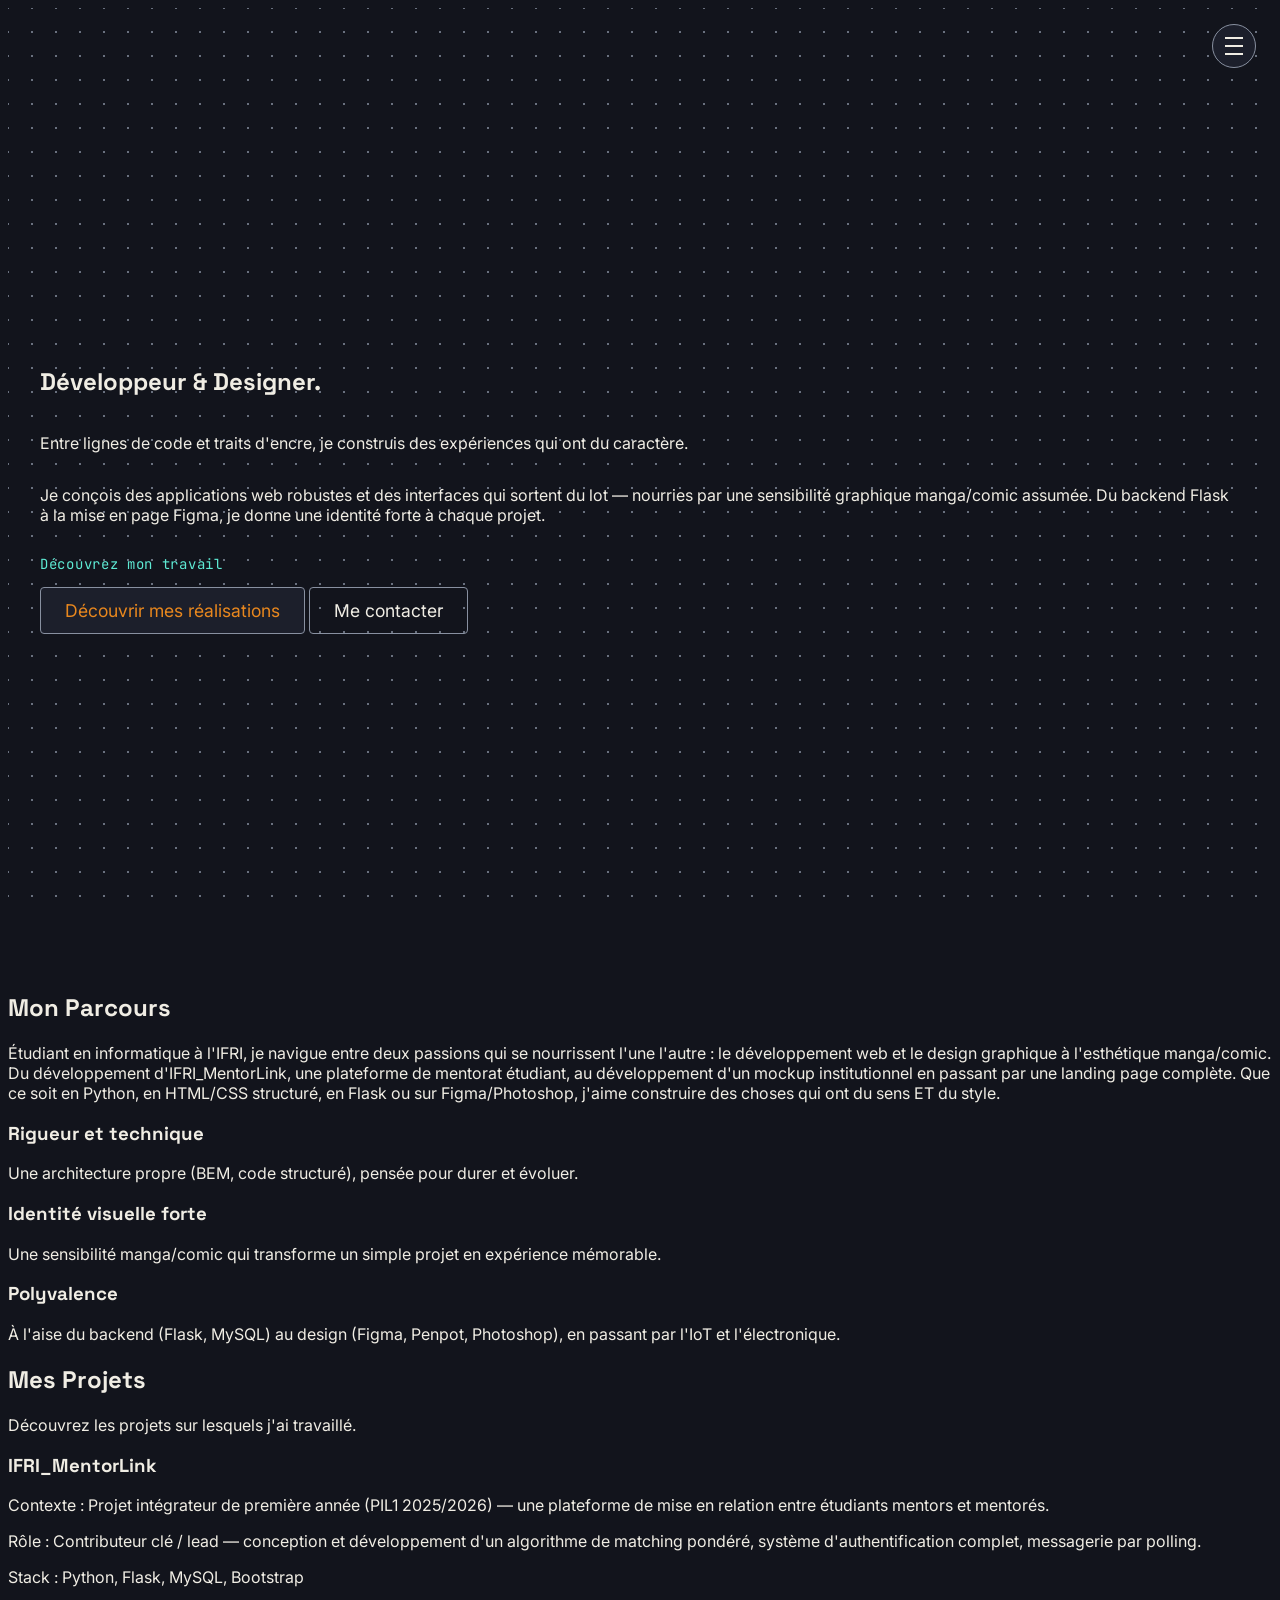
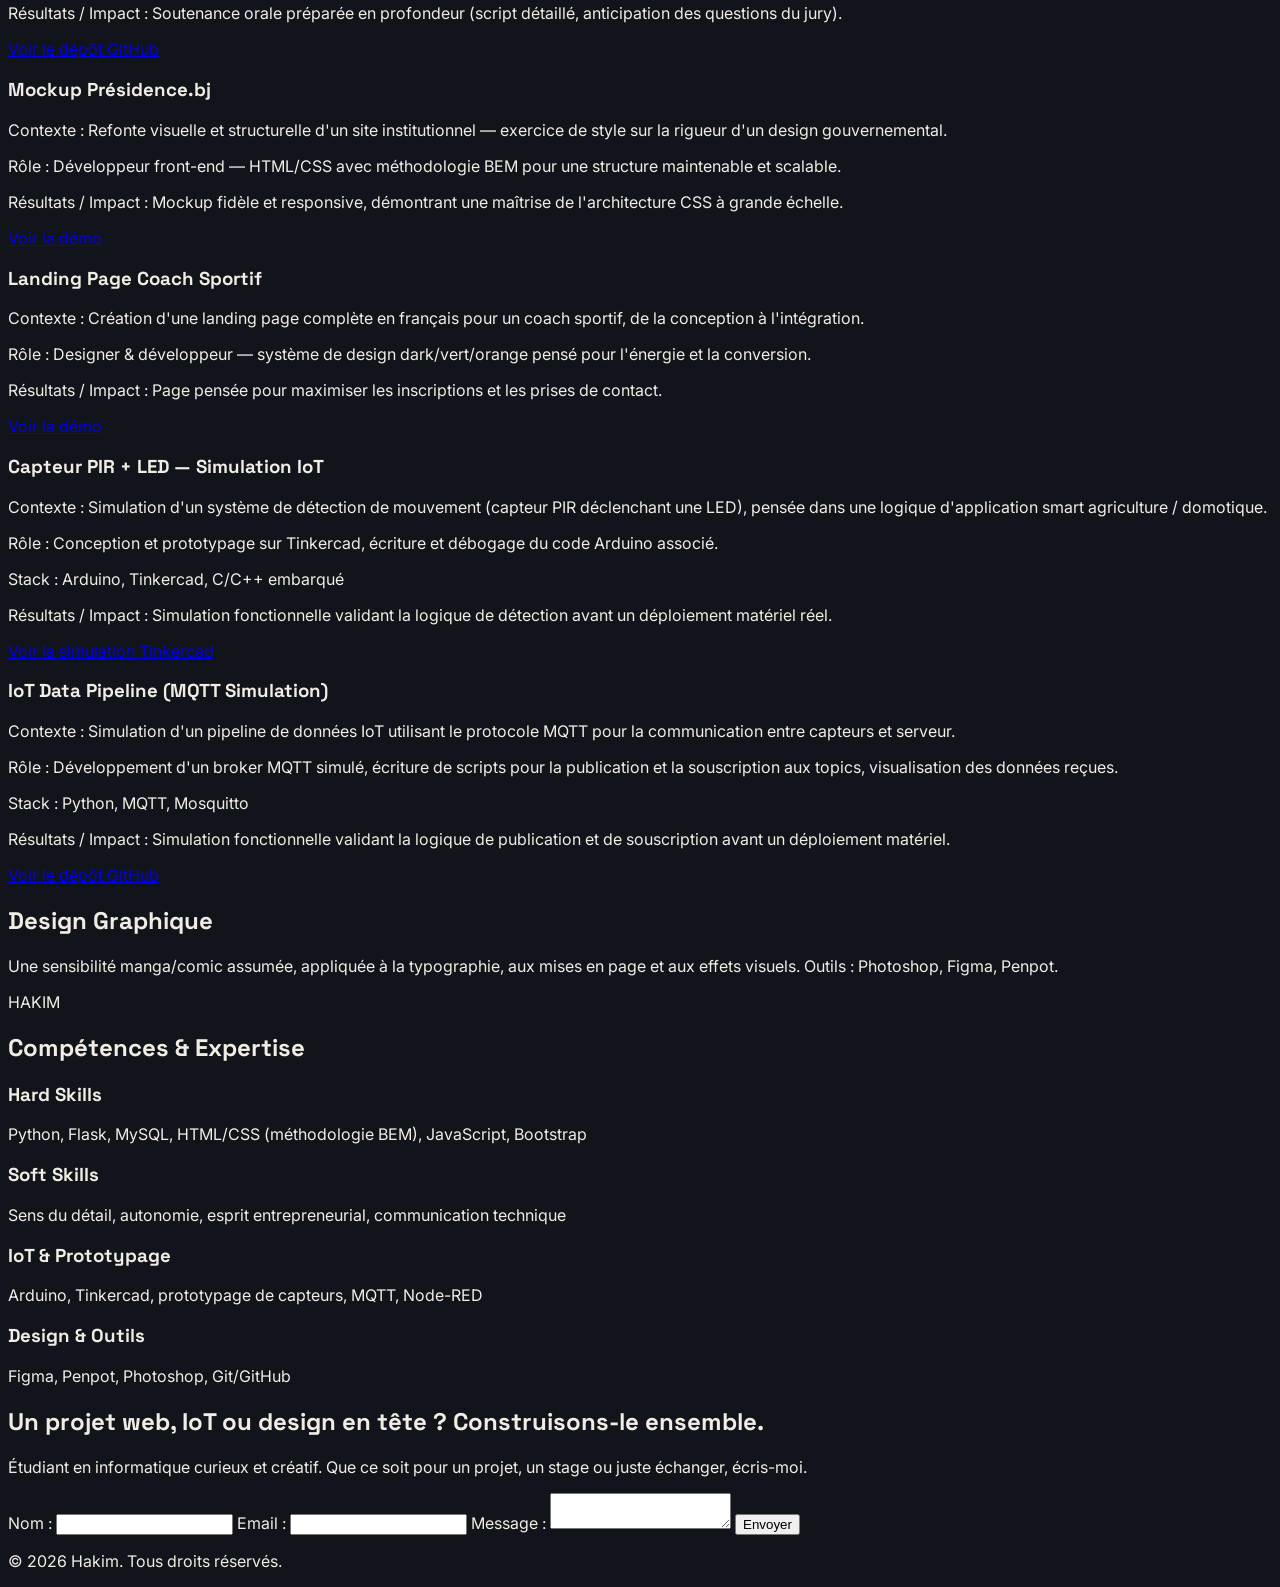
==== index.html @ 1ee0fd96 "finalisation of the hero section with a canvas element for visual effects" ====
<!DOCTYPE html>
<html lang="fr">
<head>
    <meta charset="UTF-8">
    <meta name="viewport" content="width=device-width, initial-scale=1.0">
    <link rel="preconnect" href="https://fonts.googleapis.com">
    <link href="https://fonts.googleapis.com/css2?family=Space+Grotesk:wght@500;700&family=Inter:wght@400;500&family=JetBrains+Mono:wght@400;600&display=swap" rel="stylesheet">
    <link rel="stylesheet" href="styles.css">
    <script src="scripts.js" defer></script>
    <title>Développeur & Designer</title>
    <meta name="description" content="Portfolio de KARIM ISSAOU Abdou-Hakim, étudiant en informatique à l'IFRI — développement web, IoT et design graphique.">
</head>

<body>
    <header class="site-header">
        <button class="nav-toggle" aria-label="Ouvrir le menu" aria-expanded="false" aria-controls="site-nav">
  <span class="nav-toggle__bar"></span>
  <span class="nav-toggle__bar"></span>
  <span class="nav-toggle__bar"></span>
</button>

<nav id="site-nav" class="site-nav" aria-label="Navigation principale">
  <a href="#parcours">Parcours</a>
  <a href="#projets">Projets</a>
  <a href="#design">Design</a>
  <a href="#competences">Compétences & Expertise</a>
  <a href="#contact">Contact</a>
</nav>
    </header>

    <main>
        <section id="hero" class="hero">
            <canvas class="hero__canvas"></canvas>
            <h1 class="hero__title">Développeur & Designer.</h1>
            <p class="hero__subtitle">Entre lignes de code et traits d'encre, je construis des expériences qui ont du caractère.</p>
            <p class="hero__description">Je conçois des applications web robustes et des interfaces qui sortent du lot — nourries par une sensibilité graphique manga/comic assumée. Du backend Flask à la mise en page Figma, je donne une identité forte à chaque projet.</p>
            <div class="hero__cta-group">
                <p class="hero__cta-label">Découvrez mon travail</p>
                <a href="#projets" class="hero__cta hero__cta--primary">Découvrir mes réalisations</a>
                <a href="#contact" class="hero__cta hero__cta--secondary">Me contacter</a>
            </div>
        </section>

        <section id="parcours" class="parcours">
            <h2 class="parcours__title">Mon Parcours</h2>
            <p class="parcours__description">Étudiant en informatique à l'IFRI, je navigue entre deux passions qui se nourrissent l'une l'autre : le développement web et le design graphique à l'esthétique manga/comic. Du développement d'IFRI_MentorLink, une plateforme de mentorat étudiant, au développement d'un mockup institutionnel en passant par une landing page complète. Que ce soit en Python, en HTML/CSS structuré, en Flask ou sur Figma/Photoshop, j'aime construire des choses qui ont du sens ET du style.</p>
            <div class="parcours__strengths">
                <article class="parcours__strength">
                    <h3 class="parcours__strength-title">Rigueur et technique</h3>
                    <p class="parcours__strength-text">Une architecture propre (BEM, code structuré), pensée pour durer et évoluer.</p>
                </article>
                <article class="parcours__strength">
                    <h3 class="parcours__strength-title">Identité visuelle forte</h3>
                    <p class="parcours__strength-text">Une sensibilité manga/comic qui transforme un simple projet en expérience mémorable.</p>
                </article>
                <article class="parcours__strength">
                    <h3 class="parcours__strength-title">Polyvalence</h3>
                    <p class="parcours__strength-text">À l'aise du backend (Flask, MySQL) au design (Figma, Penpot, Photoshop), en passant par l'IoT et l'électronique.</p>
                </article>
            </div>
        </section>

        <section id="projets" class="projets">
            <h2 class="projets__title">Mes Projets</h2>
            <p class="projets__description">Découvrez les projets sur lesquels j'ai travaillé.</p>

            <article class="projets__item">
                <h3 class="projets__item-title">IFRI_MentorLink</h3>
                <p class="projets__item-text">Contexte : Projet intégrateur de première année (PIL1 2025/2026) — une plateforme de mise en relation entre étudiants mentors et mentorés.</p>
                <p class="projets__item-text">Rôle : Contributeur clé / lead — conception et développement d'un algorithme de matching pondéré, système d'authentification complet, messagerie par polling.</p>
                <p class="projets__item-text">Stack : Python, Flask, MySQL, Bootstrap</p>
                <p class="projets__item-text">Résultats / Impact : Soutenance orale préparée en profondeur (script détaillé, anticipation des questions du jury).</p>
                <a href="#" class="projets__item-link">Voir le dépôt GitHub</a>
            </article>

            <article class="projets__item">
                <h3 class="projets__item-title">Mockup Présidence.bj</h3>
                <p class="projets__item-text">Contexte : Refonte visuelle et structurelle d'un site institutionnel — exercice de style sur la rigueur d'un design gouvernemental.</p>
                <p class="projets__item-text">Rôle : Développeur front-end — HTML/CSS avec méthodologie BEM pour une structure maintenable et scalable.</p>
                <p class="projets__item-text">Résultats / Impact : Mockup fidèle et responsive, démontrant une maîtrise de l'architecture CSS à grande échelle.</p>
                <a href="#" class="projets__item-link">Voir la démo</a>
            </article>

            <article class="projets__item">
                <h3 class="projets__item-title">Landing Page Coach Sportif</h3>
                <p class="projets__item-text">Contexte : Création d'une landing page complète en français pour un coach sportif, de la conception à l'intégration.</p>
                <p class="projets__item-text">Rôle : Designer & développeur — système de design dark/vert/orange pensé pour l'énergie et la conversion.</p>
                <p class="projets__item-text">Résultats / Impact : Page pensée pour maximiser les inscriptions et les prises de contact.</p>
                <a href="#" class="projets__item-link">Voir la démo</a>
            </article>

            <article class="projets__item">
                <h3 class="projets__item-title">Capteur PIR + LED — Simulation IoT</h3>
                <p class="projets__item-text">Contexte : Simulation d'un système de détection de mouvement (capteur PIR déclenchant une LED), pensée dans une logique d'application smart agriculture / domotique.</p>
                <p class="projets__item-text">Rôle : Conception et prototypage sur Tinkercad, écriture et débogage du code Arduino associé.</p>
                <p class="projets__item-text">Stack : Arduino, Tinkercad, C/C++ embarqué</p>
                <p class="projets__item-text">Résultats / Impact : Simulation fonctionnelle validant la logique de détection avant un déploiement matériel réel.</p>
                <a href="#" class="projets__item-link">Voir la simulation Tinkercad</a>
            </article>

            <article class="projets__item">
                <h3 class="projets__item-title">IoT Data Pipeline (MQTT Simulation)</h3>
                <p class="projets__item-text">Contexte : Simulation d'un pipeline de données IoT utilisant le protocole MQTT pour la communication entre capteurs et serveur.</p>
                <p class="projets__item-text">Rôle : Développement d'un broker MQTT simulé, écriture de scripts pour la publication et la souscription aux topics, visualisation des données reçues.</p>
                <p class="projets__item-text">Stack : Python, MQTT, Mosquitto</p>
                <p class="projets__item-text">Résultats / Impact : Simulation fonctionnelle validant la logique de publication et de souscription avant un déploiement matériel.</p>
                <a href="#" class="projets__item-link">Voir le dépôt GitHub</a>
            </article>
        </section>

        <section id="design" class="design">
            <h2 class="design__title">Design Graphique</h2>
            <p class="design__intro">Une sensibilité manga/comic assumée, appliquée à la typographie, aux mises en page et aux effets visuels. Outils : Photoshop, Figma, Penpot.</p>
            <div class="design__showcase">
                <span class="design__showcase-text">HAKIM</span>
            </div>
        </section>

        <section id="competences" class="competences">
            <h2 class="competences__title">Compétences & Expertise</h2>

            <article class="competences__item">
                <h3 class="competences__item-title">Hard Skills</h3>
                <p class="competences__item-text">Python, Flask, MySQL, HTML/CSS (méthodologie BEM), JavaScript, Bootstrap</p>
            </article>

            <article class="competences__item">
                <h3 class="competences__item-title">Soft Skills</h3>
                <p class="competences__item-text">Sens du détail, autonomie, esprit entrepreneurial, communication technique</p>
            </article>

            <article class="competences__item">
                <h3 class="competences__item-title">IoT & Prototypage</h3>
                <p class="competences__item-text">Arduino, Tinkercad, prototypage de capteurs, MQTT, Node-RED</p>
            </article>

            <article class="competences__item">
                <h3 class="competences__item-title">Design & Outils</h3>
                <p class="competences__item-text">Figma, Penpot, Photoshop, Git/GitHub</p>
            </article>
        </section>

        <section id="contact" class="contact">
            <h2 class="contact__title">Un projet web, IoT ou design en tête ? Construisons-le ensemble.</h2>
            <p class="contact__intro">Étudiant en informatique curieux et créatif. Que ce soit pour un projet, un stage ou juste échanger, écris-moi.</p>
            <form class="contact__form" action="#" method="post">
                <label for="name">Nom :</label>
                <input type="text" id="name" name="name" required>

                <label for="email">Email :</label>
                <input type="email" id="email" name="email" required>

                <label for="message">Message :</label>
                <textarea id="message" name="message" required></textarea>

                <button type="submit">Envoyer</button>
            </form>
        </section>
    </main>

    <footer class="site-footer">
        <p class="site-footer__text">&copy; 2026 Hakim. Tous droits réservés.</p>
    </footer>
</body>
</html>
---- styles.css ----
:root {
  --color-ink:         #12141C; /* fond principal, sombre */
  --color-ink-soft:    #1C1F2B; /* fond des cartes/sections alternées */
  --color-paper:       #F0EDE4; /* fond clair, texte sur fond sombre */
  --color-graphite:    #8890A0; /* texte secondaire, bordures */
  --color-solder:      #E8871E; /* accent chaud — CTA, highlights */
  --color-signal:      #5EEAD4; /* accent froid — liens, états actifs */
}

body {
  background-color: var(--color-ink);
  color: var(--color-paper);
  font-family: 'Inter', sans-serif;
}

h1, h2, h3 {
  font-family: 'Space Grotesk', sans-serif;
}

/* === Bouton hamburger === */
.nav-toggle {
  position: fixed;
  top: 1.5rem;
  right: 1.5rem;
  z-index: 200;
  width: 44px;
  height: 44px;
  display: flex;
  flex-direction: column;
  justify-content: center;
  align-items: center;
  gap: 6px;
  background-color: var(--color-ink-soft);
  border: 1px solid var(--color-graphite);
  border-radius: 50%;
  cursor: pointer;
}

.nav-toggle__bar {
  width: 18px;
  height: 2px;
  background-color: var(--color-paper);
  transition: transform 0.3s ease, opacity 0.3s ease;
}

/* Transforme les 3 barres en croix quand le menu est ouvert */
.nav-toggle.is-open .nav-toggle__bar:nth-child(1) {
  transform: translateY(8px) rotate(45deg);
}
.nav-toggle.is-open .nav-toggle__bar:nth-child(2) {
  opacity: 0;
}
.nav-toggle.is-open .nav-toggle__bar:nth-child(3) {
  transform: translateY(-8px) rotate(-45deg);
}

/* === Panneau de navigation (overlay plein écran) === */
.site-nav {
  position: fixed;
  inset: 0; /* raccourci pour top/right/bottom/left: 0 */
  z-index: 150;
  display: flex;
  flex-direction: column;
  justify-content: center;
  align-items: center;
  gap: 2rem;
  background-color: var(--color-ink);
  opacity: 0;
  visibility: hidden;
  transition: opacity 0.3s ease;
}

.site-nav.is-open {
  opacity: 1;
  visibility: visible;
}

.site-nav a {
  font-family: 'JetBrains Mono', monospace;
  font-size: 1.5rem;
  text-transform: uppercase;
  letter-spacing: 0.05em;
  color: var(--color-paper);
  text-decoration: none;
}

.site-nav a:hover {
  color: var(--color-signal);
}

.site-header__logo {
  font-family: 'Space Grotesk', sans-serif;
  font-weight: 700;
  font-size: 1.25rem;
  color: var(--color-paper);
  text-decoration: none;
}


.hero {
  position: relative;
  min-height: 100vh;
  display: flex;
  flex-direction: column;
  justify-content: center;
  padding: 2rem;
  background-color: var(--color-ink);
  overflow: hidden; /* évite les débordements du canvas */
}

.hero__canvas {
  position: absolute;
  inset: 0;
  z-index: 0;
}
.hero::before {
  content: "";
  position: absolute;
  inset: 0;
  background: radial-gradient(circle at center, var(--color-ink) 0%, transparent 70%);
  z-index: 0;
}

.hero__cta-label {
  font-family: 'JetBrains Mono', monospace;
  font-size: 0.875rem;
  letter-spacing: 0.05em;
  color: var(--color-signal);
}
.hero__cta--primary {
    display: inline-block;
    color: var(--color-solder);
    font-size: 1.1rem;
    padding: 0.75rem 1.5rem;
    background: var(--color-ink-soft);
    text-decoration: none;
    border-radius: 4px;
    transition: transform 0.3s, box-shadow 0.3s;
    border: 1px solid var(--color-graphite);
}
.hero__cta--secondary {
  display: inline-block;
  color: var(--color-paper);
  font-size: 1.1rem;
  padding: 0.75rem 1.5rem;
  background: transparent;
  text-decoration: none;
  border-radius: 4px;
  border: 1px solid var(--color-graphite);
  transition: transform 0.3s, box-shadow 0.3s;
}

.hero__title,
.hero__subtitle,
.hero__description,
.hero__cta-group {
  position: relative;
  z-index: 1;
}
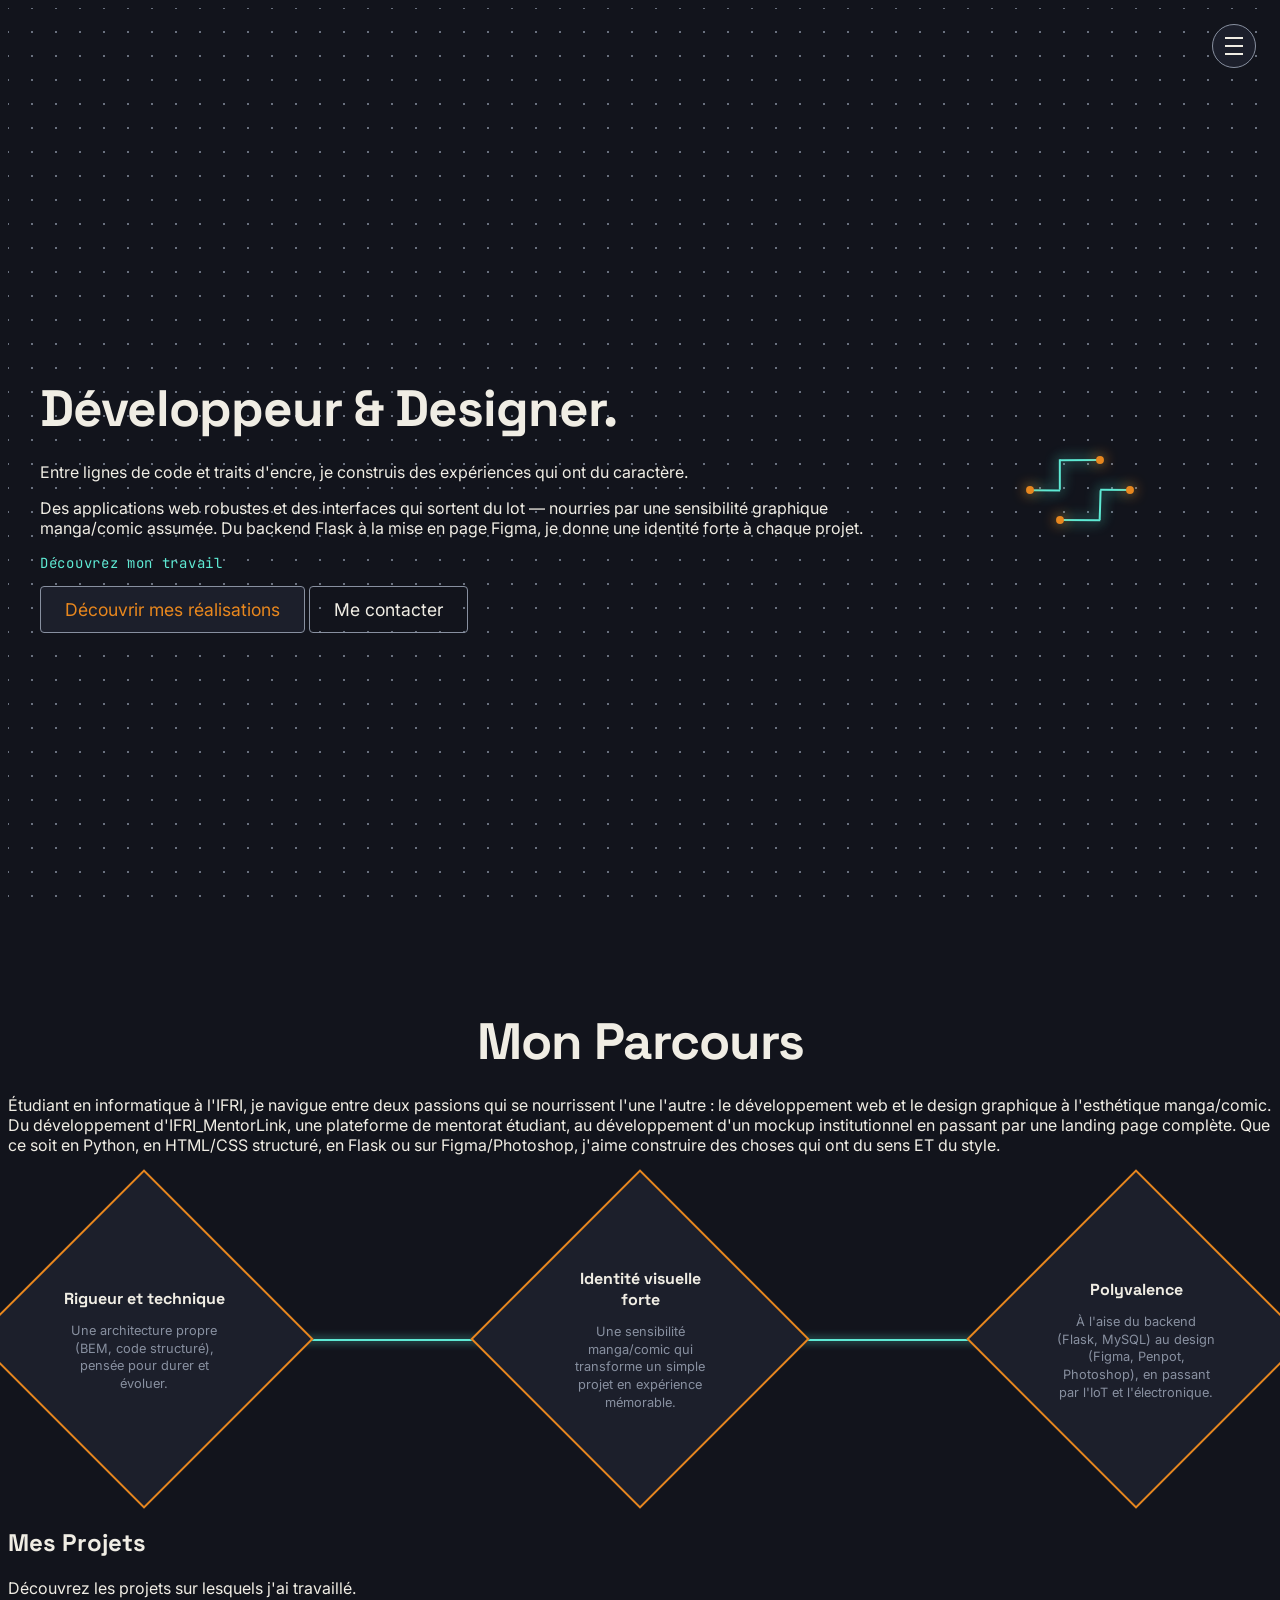
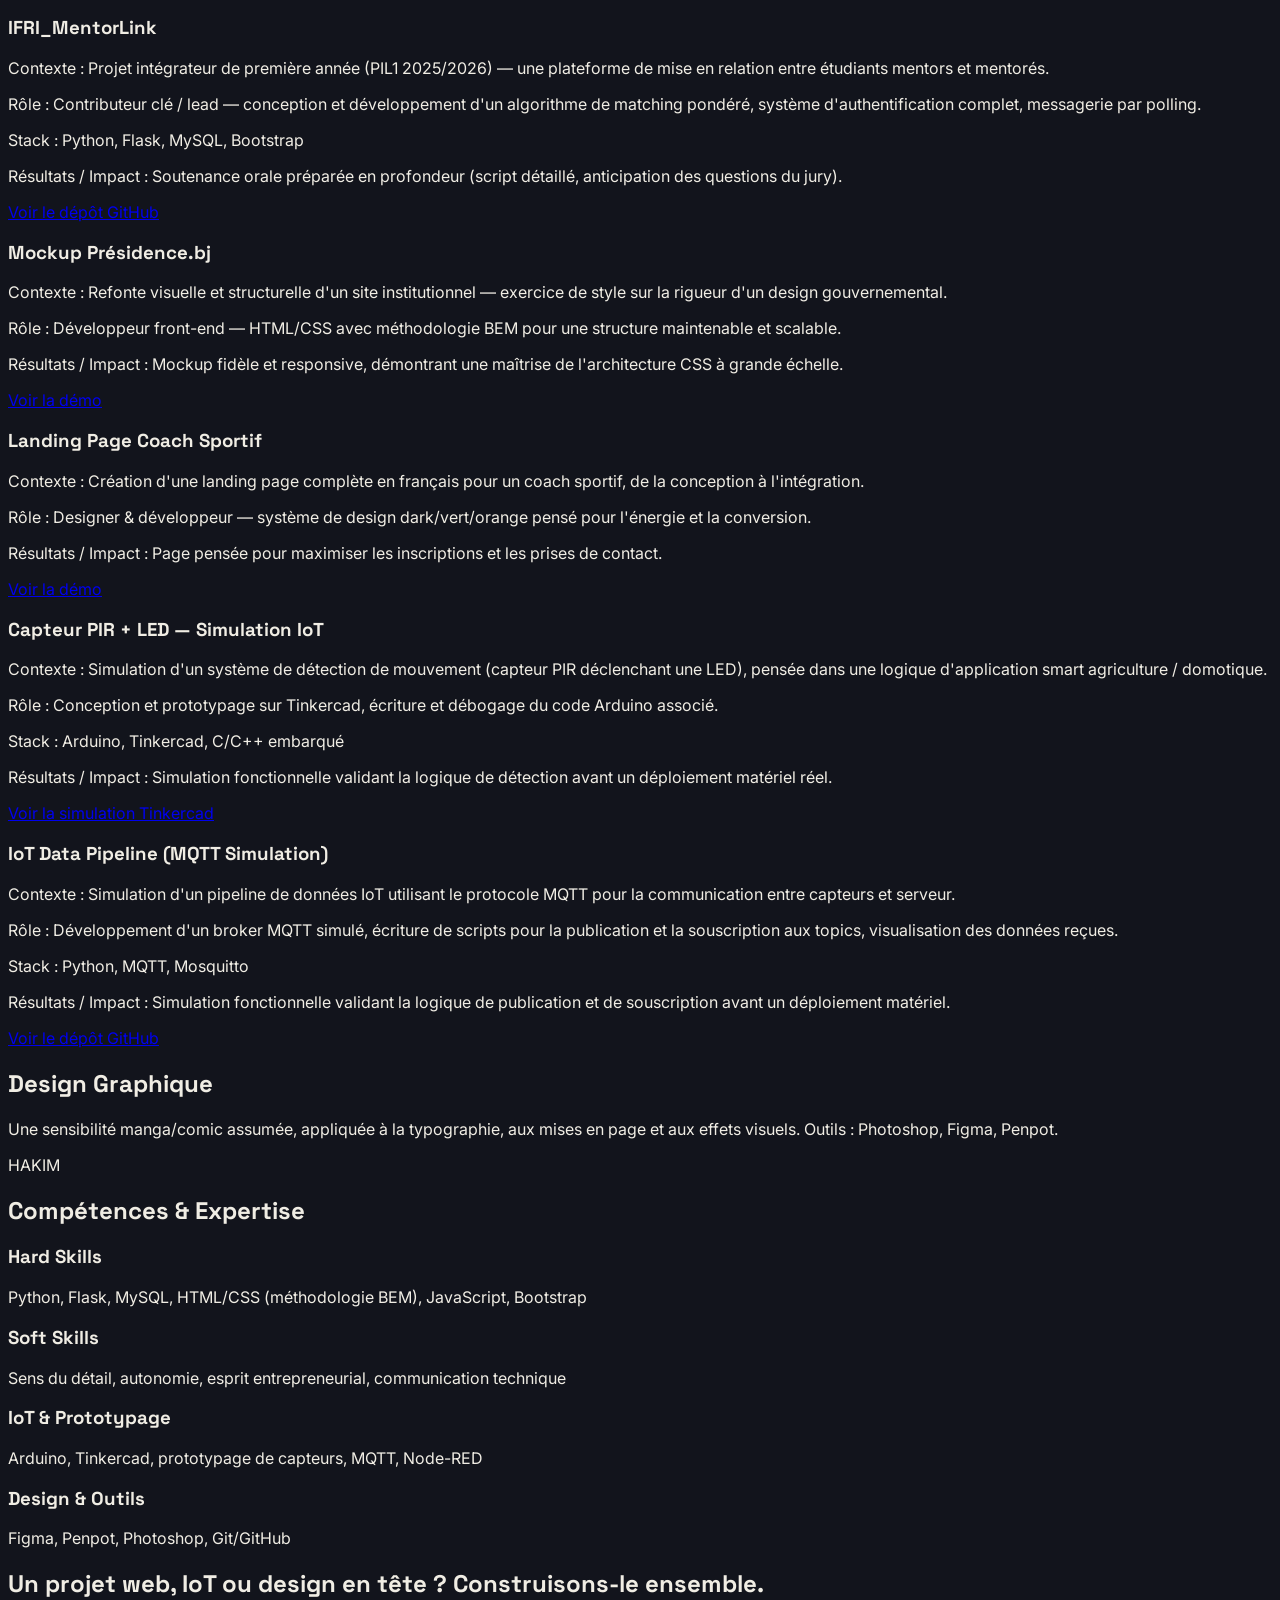
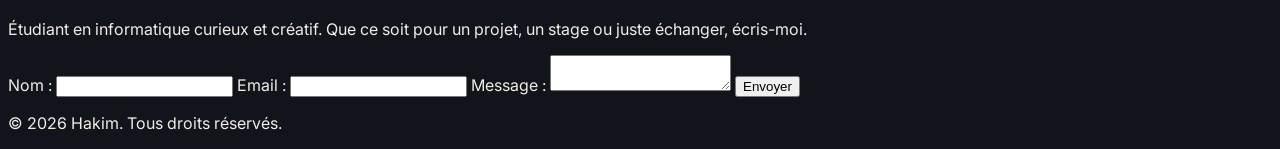
==== commit c7f9a9d2: "modification et am"lioration du design de la section parcours, ajout d'un diamant et d'une div pour " ====
--- a/index.html
+++ b/index.html
@@ -31,31 +31,47 @@
     <main>
         <section id="hero" class="hero">
             <canvas class="hero__canvas"></canvas>
-            <h1 class="hero__title">Développeur & Designer.</h1>
-            <p class="hero__subtitle">Entre lignes de code et traits d'encre, je construis des expériences qui ont du caractère.</p>
-            <p class="hero__description">Je conçois des applications web robustes et des interfaces qui sortent du lot — nourries par une sensibilité graphique manga/comic assumée. Du backend Flask à la mise en page Figma, je donne une identité forte à chaque projet.</p>
+            <div class="hero__content">
+                <h1 class="hero__title">Développeur & Designer.</h1>
+                <p class="hero__subtitle">Entre lignes de code et traits d'encre, je construis des expériences qui ont du caractère.</p>
+                <p class="hero__description">Des applications web robustes et des interfaces qui sortent du lot — nourries par une sensibilité graphique manga/comic assumée. Du backend Flask à la mise en page Figma, je donne une identité forte à chaque projet.</p>
             <div class="hero__cta-group">
                 <p class="hero__cta-label">Découvrez mon travail</p>
                 <a href="#projets" class="hero__cta hero__cta--primary">Découvrir mes réalisations</a>
                 <a href="#contact" class="hero__cta hero__cta--secondary">Me contacter</a>
             </div>
+            </div>
+            <div class="hero__visual">
+                <canvas class="hero__sensor"></canvas>
+            </div>
         </section>
 
         <section id="parcours" class="parcours">
+            <div class="parcours__visual">
             <h2 class="parcours__title">Mon Parcours</h2>
             <p class="parcours__description">Étudiant en informatique à l'IFRI, je navigue entre deux passions qui se nourrissent l'une l'autre : le développement web et le design graphique à l'esthétique manga/comic. Du développement d'IFRI_MentorLink, une plateforme de mentorat étudiant, au développement d'un mockup institutionnel en passant par une landing page complète. Que ce soit en Python, en HTML/CSS structuré, en Flask ou sur Figma/Photoshop, j'aime construire des choses qui ont du sens ET du style.</p>
+            </div>
             <div class="parcours__strengths">
                 <article class="parcours__strength">
+                    <div class="parcours__strength-diamond"></div>
+                    <div class="parcours__strength-content">
                     <h3 class="parcours__strength-title">Rigueur et technique</h3>
                     <p class="parcours__strength-text">Une architecture propre (BEM, code structuré), pensée pour durer et évoluer.</p>
+                    </div>
+               </article>
+                <article class="parcours__strength">
+                    <div class="parcours__strength-diamond"></div>
+                    <div class="parcours__strength-content">
+                        <h3 class="parcours__strength-title">Identité visuelle forte</h3>
+                        <p class="parcours__strength-text">Une sensibilité manga/comic qui transforme un simple projet en expérience mémorable.</p>
+                    </div>
                 </article>
                 <article class="parcours__strength">
-                    <h3 class="parcours__strength-title">Identité visuelle forte</h3>
-                    <p class="parcours__strength-text">Une sensibilité manga/comic qui transforme un simple projet en expérience mémorable.</p>
-                </article>
-                <article class="parcours__strength">
-                    <h3 class="parcours__strength-title">Polyvalence</h3>
-                    <p class="parcours__strength-text">À l'aise du backend (Flask, MySQL) au design (Figma, Penpot, Photoshop), en passant par l'IoT et l'électronique.</p>
+                    <div class="parcours__strength-diamond"></div>
+                    <div class="parcours__strength-content">
+                        <h3 class="parcours__strength-title">Polyvalence</h3>
+                        <p class="parcours__strength-text">À l'aise du backend (Flask, MySQL) au design (Figma, Penpot, Photoshop), en passant par l'IoT et l'électronique.</p>
+                    </div>
                 </article>
             </div>
         </section>
--- a/styles.css
+++ b/styles.css
@@ -105,6 +105,10 @@
   justify-content: center;
   padding: 2rem;
   background-color: var(--color-ink);
+  flex-direction: row;
+  justify-content: space-between;
+  align-items: center;
+  gap: 3rem;
   overflow: hidden; /* évite les débordements du canvas */
 }
 
@@ -112,6 +116,35 @@
   position: absolute;
   inset: 0;
   z-index: 0;
+}
+
+.hero__content {
+  position: relative;
+  z-index: 1;
+  flex: 1;
+}
+
+.hero__visual {
+  position: relative;
+  z-index: 1;
+  flex-shrink: 0;
+  width: 320px;
+  height: 320px;
+}
+
+.hero__sensor {
+  width: 100%;
+  height: 100%;
+}
+
+/* Sur mobile, on empile et on cache le visuel pour ne pas surcharger un petit écran */
+@media (max-width: 768px) {
+  .hero {
+    flex-direction: column;
+  }
+  .hero__visual {
+    display: none;
+  }
 }
 .hero::before {
   content: "";
@@ -149,6 +182,25 @@
   border: 1px solid var(--color-graphite);
   transition: transform 0.3s, box-shadow 0.3s;
 }
+h1 {
+    display: block;
+    font-size: 2em;
+    margin-block-start: 0.67em;
+    margin-block-end: 0.67em;
+    margin-inline-start: 0px;
+    margin-inline-end: 0px;
+    font-weight: bold;
+    unicode-bidi: isolate;
+}
+
+.hero__title {
+    font-weight: 800;
+    font-size: clamp(28px, 4vw, 52px);
+    line-height: 1.1;
+    color: var(--text-color);
+    margin-bottom: 24px;
+    letter-spacing: -1px;
+}
 
 .hero__title,
 .hero__subtitle,
@@ -157,3 +209,108 @@
   position: relative;
   z-index: 1;
 }
+
+.parcours__strengths {
+  position: relative;
+  display: flex;
+  justify-content: space-between;
+  align-items: center;
+  padding: 3rem 1rem;
+}
+
+/* La trace horizontale continue, derrière les losanges */
+.parcours__strengths::before {
+  content: '';
+  position: absolute;
+  left: 0;
+  right: 0;
+  top: 50%;
+  height: 2px;
+  background-color: var(--color-signal);
+  box-shadow: 0 0 8px var(--color-signal);
+  z-index: 0;
+}
+
+.parcours__strength {
+  position: relative;
+  z-index: 1; /* passe au-dessus de la trace, comme une puce soudée dessus */
+  width: 240px;
+  height: 240px;
+  flex-shrink: 0;
+}
+
+/* Couche 1 : la forme, tournée */
+.parcours__strength-diamond {
+  position: absolute;
+  inset: 0;
+  transform: rotate(45deg);
+  background-color: var(--color-ink-soft);
+  border: 2px solid var(--color-solder);
+  animation: node-pulse 2.5s ease-in-out infinite;
+}
+
+.parcours__strength:nth-child(2) .parcours__strength-diamond {
+  animation-delay: 0.4s;
+}
+.parcours__strength:nth-child(3) .parcours__strength-diamond {
+  animation-delay: 0.8s;
+}
+
+/* Couche 2 : le texte, PAS tourné, centré et limité à ~68% de la largeur */
+.parcours__strength-content {
+  position: absolute;
+  top: 50%;
+  left: 50%;
+  transform: translate(-50%, -50%);
+  width: 68%;
+  text-align: center;
+}
+
+.parcours__strength-title {
+  font-size: 1rem;
+  margin-bottom: 0.5rem;
+}
+
+.parcours__strength-text {
+  font-size: 0.8rem;
+  line-height: 1.4;
+  color: var(--color-graphite);
+}
+
+.parcours__title {  
+    font-weight: 800;
+    font-size: clamp(28px, 4vw, 52px);
+    line-height: 1.1;
+    color: var(--text-color);
+    margin-bottom: 24px;
+    letter-spacing: -1px;
+    justify-content: center;
+    display: flex;
+    position: relative;
+    z-index: 1;
+}
+
+@keyframes node-pulse {
+  0%, 100% {
+    box-shadow: 0 0 4px 1px var(--color-solder);
+  }
+  50% {
+    box-shadow: 0 0 14px 5px var(--color-solder);
+  }
+}
+
+/* Sous une certaine largeur, 3 losanges de 240px côte à côte ne rentrent plus */
+@media (max-width: 850px) {
+  .parcours__strengths {
+    flex-direction: column;
+    gap: 4rem;
+  }
+  .parcours__strengths::before {
+    left: 50%;
+    top: 0;
+    bottom: 0;
+    right: auto;
+    width: 2px;
+    height: auto;
+  }
+}
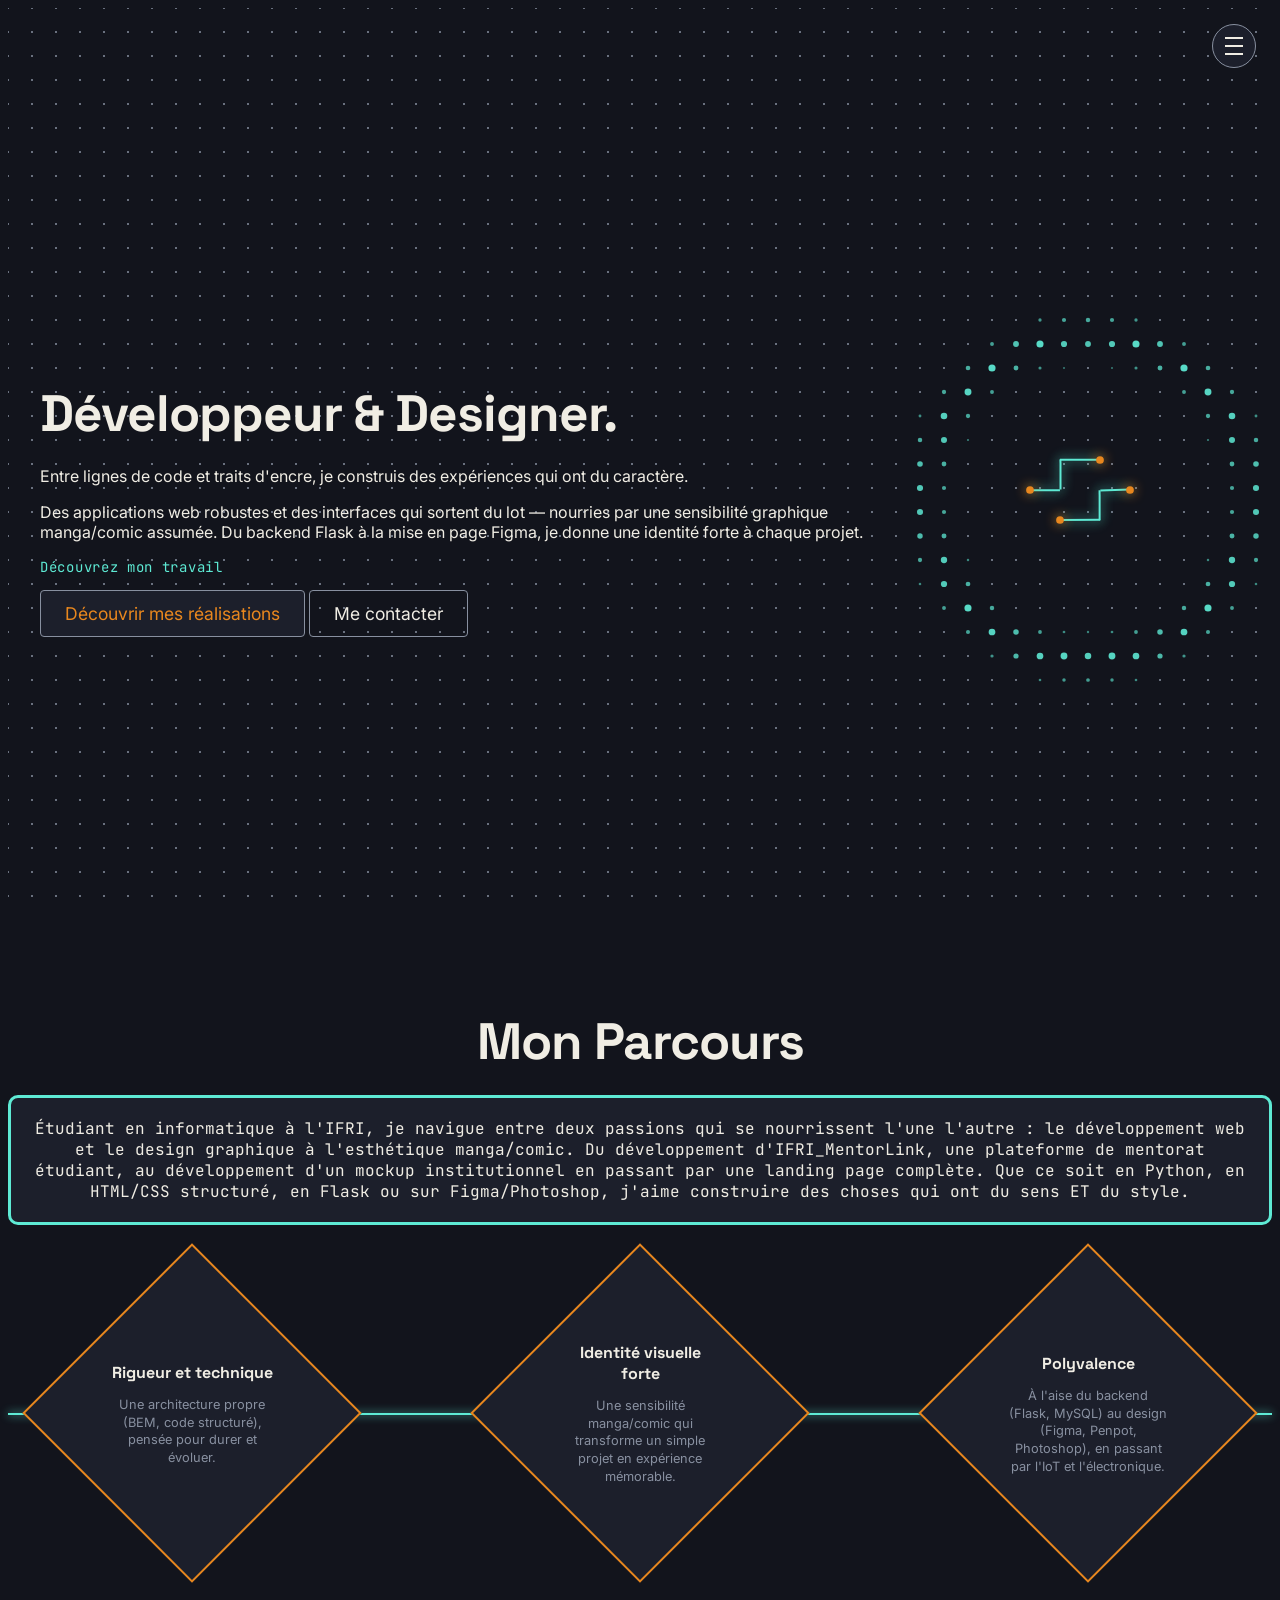
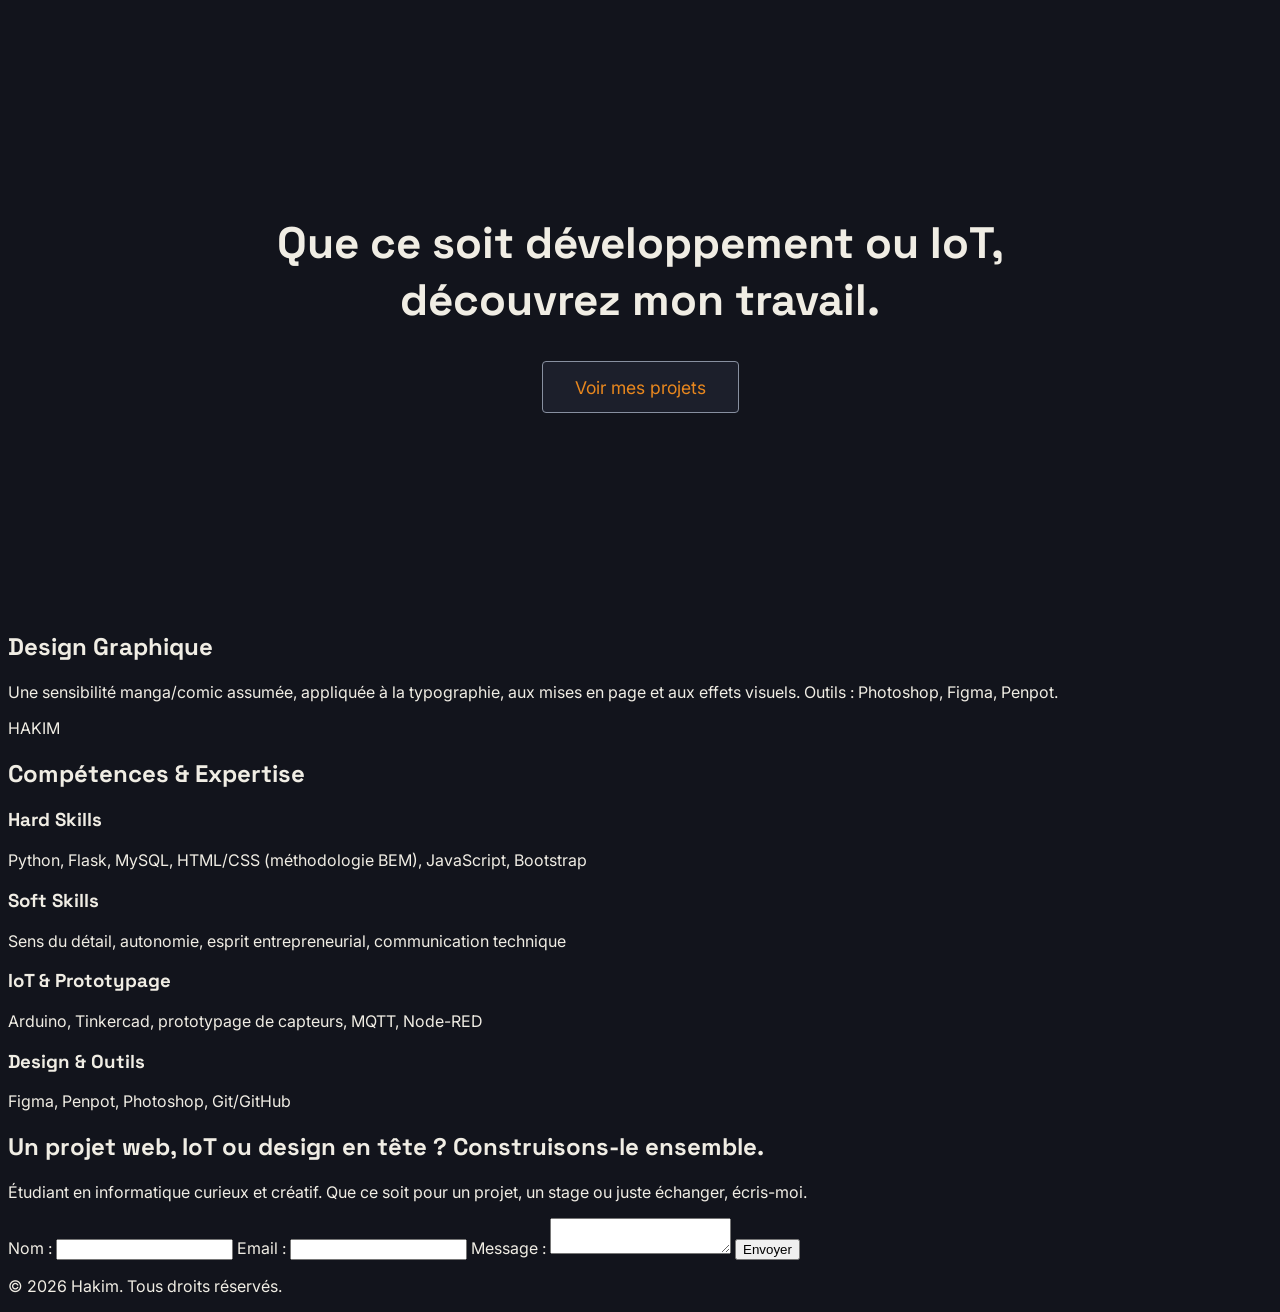
==== commit f18cc1c7: "finalisation of the portfolio page with added projects section and updated styles for better visual " ====
--- a/index.html
+++ b/index.html
@@ -74,56 +74,15 @@
                     </div>
                 </article>
             </div>
-        </section>
+    </section>
 
-        <section id="projets" class="projets">
-            <h2 class="projets__title">Mes Projets</h2>
-            <p class="projets__description">Découvrez les projets sur lesquels j'ai travaillé.</p>
-
-            <article class="projets__item">
-                <h3 class="projets__item-title">IFRI_MentorLink</h3>
-                <p class="projets__item-text">Contexte : Projet intégrateur de première année (PIL1 2025/2026) — une plateforme de mise en relation entre étudiants mentors et mentorés.</p>
-                <p class="projets__item-text">Rôle : Contributeur clé / lead — conception et développement d'un algorithme de matching pondéré, système d'authentification complet, messagerie par polling.</p>
-                <p class="projets__item-text">Stack : Python, Flask, MySQL, Bootstrap</p>
-                <p class="projets__item-text">Résultats / Impact : Soutenance orale préparée en profondeur (script détaillé, anticipation des questions du jury).</p>
-                <a href="#" class="projets__item-link">Voir le dépôt GitHub</a>
-            </article>
-
-            <article class="projets__item">
-                <h3 class="projets__item-title">Mockup Présidence.bj</h3>
-                <p class="projets__item-text">Contexte : Refonte visuelle et structurelle d'un site institutionnel — exercice de style sur la rigueur d'un design gouvernemental.</p>
-                <p class="projets__item-text">Rôle : Développeur front-end — HTML/CSS avec méthodologie BEM pour une structure maintenable et scalable.</p>
-                <p class="projets__item-text">Résultats / Impact : Mockup fidèle et responsive, démontrant une maîtrise de l'architecture CSS à grande échelle.</p>
-                <a href="#" class="projets__item-link">Voir la démo</a>
-            </article>
-
-            <article class="projets__item">
-                <h3 class="projets__item-title">Landing Page Coach Sportif</h3>
-                <p class="projets__item-text">Contexte : Création d'une landing page complète en français pour un coach sportif, de la conception à l'intégration.</p>
-                <p class="projets__item-text">Rôle : Designer & développeur — système de design dark/vert/orange pensé pour l'énergie et la conversion.</p>
-                <p class="projets__item-text">Résultats / Impact : Page pensée pour maximiser les inscriptions et les prises de contact.</p>
-                <a href="#" class="projets__item-link">Voir la démo</a>
-            </article>
-
-            <article class="projets__item">
-                <h3 class="projets__item-title">Capteur PIR + LED — Simulation IoT</h3>
-                <p class="projets__item-text">Contexte : Simulation d'un système de détection de mouvement (capteur PIR déclenchant une LED), pensée dans une logique d'application smart agriculture / domotique.</p>
-                <p class="projets__item-text">Rôle : Conception et prototypage sur Tinkercad, écriture et débogage du code Arduino associé.</p>
-                <p class="projets__item-text">Stack : Arduino, Tinkercad, C/C++ embarqué</p>
-                <p class="projets__item-text">Résultats / Impact : Simulation fonctionnelle validant la logique de détection avant un déploiement matériel réel.</p>
-                <a href="#" class="projets__item-link">Voir la simulation Tinkercad</a>
-            </article>
-
-            <article class="projets__item">
-                <h3 class="projets__item-title">IoT Data Pipeline (MQTT Simulation)</h3>
-                <p class="projets__item-text">Contexte : Simulation d'un pipeline de données IoT utilisant le protocole MQTT pour la communication entre capteurs et serveur.</p>
-                <p class="projets__item-text">Rôle : Développement d'un broker MQTT simulé, écriture de scripts pour la publication et la souscription aux topics, visualisation des données reçues.</p>
-                <p class="projets__item-text">Stack : Python, MQTT, Mosquitto</p>
-                <p class="projets__item-text">Résultats / Impact : Simulation fonctionnelle validant la logique de publication et de souscription avant un déploiement matériel.</p>
-                <a href="#" class="projets__item-link">Voir le dépôt GitHub</a>
-            </article>
-        </section>
-
+    <section id="projets" class="projets">
+        <canvas class="projets__canvas bg-canvas"></canvas>
+          <div class="projets__cta-content">
+              <h2 class="projets__title">Que ce soit développement ou IoT,<br>découvrez mon travail.</h2>
+              <a href="projets.html" class="projets__cta-button">Voir mes projets</a>
+         </div>
+    </section>
         <section id="design" class="design">
             <h2 class="design__title">Design Graphique</h2>
             <p class="design__intro">Une sensibilité manga/comic assumée, appliquée à la typographie, aux mises en page et aux effets visuels. Outils : Photoshop, Figma, Penpot.</p>
--- a/styles.css
+++ b/styles.css
@@ -43,7 +43,6 @@
   transition: transform 0.3s ease, opacity 0.3s ease;
 }
 
-/* Transforme les 3 barres en croix quand le menu est ouvert */
 .nav-toggle.is-open .nav-toggle__bar:nth-child(1) {
   transform: translateY(8px) rotate(45deg);
 }
@@ -54,10 +53,10 @@
   transform: translateY(-8px) rotate(-45deg);
 }
 
-/* === Panneau de navigation (overlay plein écran) === */
+/* === Panneau de navigation === */
 .site-nav {
   position: fixed;
-  inset: 0; /* raccourci pour top/right/bottom/left: 0 */
+  inset: 0;
   z-index: 150;
   display: flex;
   flex-direction: column;
@@ -96,20 +95,18 @@
   text-decoration: none;
 }
 
-
+/* === Hero === */
 .hero {
   position: relative;
   min-height: 100vh;
   display: flex;
-  flex-direction: column;
-  justify-content: center;
+  flex-direction: row;
+  justify-content: space-between;
+  align-items: center;
   padding: 2rem;
   background-color: var(--color-ink);
-  flex-direction: row;
-  justify-content: space-between;
-  align-items: center;
   gap: 3rem;
-  overflow: hidden; /* évite les débordements du canvas */
+  overflow: hidden;
 }
 
 .hero__canvas {
@@ -137,7 +134,6 @@
   height: 100%;
 }
 
-/* Sur mobile, on empile et on cache le visuel pour ne pas surcharger un petit écran */
 @media (max-width: 768px) {
   .hero {
     flex-direction: column;
@@ -146,6 +142,7 @@
     display: none;
   }
 }
+
 .hero::before {
   content: "";
   position: absolute;
@@ -160,17 +157,19 @@
   letter-spacing: 0.05em;
   color: var(--color-signal);
 }
+
 .hero__cta--primary {
-    display: inline-block;
-    color: var(--color-solder);
-    font-size: 1.1rem;
-    padding: 0.75rem 1.5rem;
-    background: var(--color-ink-soft);
-    text-decoration: none;
-    border-radius: 4px;
-    transition: transform 0.3s, box-shadow 0.3s;
-    border: 1px solid var(--color-graphite);
-}
+  display: inline-block;
+  color: var(--color-solder);
+  font-size: 1.1rem;
+  padding: 0.75rem 1.5rem;
+  background: var(--color-ink-soft);
+  text-decoration: none;
+  border-radius: 4px;
+  transition: transform 0.3s, box-shadow 0.3s;
+  border: 1px solid var(--color-graphite);
+}
+
 .hero__cta--secondary {
   display: inline-block;
   color: var(--color-paper);
@@ -182,24 +181,14 @@
   border: 1px solid var(--color-graphite);
   transition: transform 0.3s, box-shadow 0.3s;
 }
-h1 {
-    display: block;
-    font-size: 2em;
-    margin-block-start: 0.67em;
-    margin-block-end: 0.67em;
-    margin-inline-start: 0px;
-    margin-inline-end: 0px;
-    font-weight: bold;
-    unicode-bidi: isolate;
-}
 
 .hero__title {
-    font-weight: 800;
-    font-size: clamp(28px, 4vw, 52px);
-    line-height: 1.1;
-    color: var(--text-color);
-    margin-bottom: 24px;
-    letter-spacing: -1px;
+  font-weight: 800;
+  font-size: clamp(28px, 4vw, 52px);
+  line-height: 1.1;
+  color: var(--color-paper); /* corrigé : --text-color n'existait pas */
+  margin-bottom: 24px;
+  letter-spacing: -1px;
 }
 
 .hero__title,
@@ -210,15 +199,40 @@
   z-index: 1;
 }
 
+/* === Parcours === */
+.parcours__title {
+  font-weight: 800;
+  font-size: clamp(28px, 4vw, 52px);
+  line-height: 1.1;
+  color: var(--color-paper); /* corrigé : --text-color n'existait pas */
+  margin-bottom: 24px;
+  letter-spacing: -1px;
+  justify-content: center;
+  display: flex;
+  position: relative;
+  z-index: 1;
+}
+
+.parcours__description {
+  font-family: 'JetBrains Mono', monospace;
+  text-align: center;
+  padding: 20px;
+  margin: 20px auto;
+  width: fit-content;
+  border: 3px solid var(--color-signal);  
+  border-radius: 10px;
+  color: var(--color-paper);               
+  background-color: var(--color-ink-soft); 
+}
+
 .parcours__strengths {
   position: relative;
   display: flex;
   justify-content: space-between;
   align-items: center;
-  padding: 3rem 1rem;
-}
-
-/* La trace horizontale continue, derrière les losanges */
+  padding: 3rem 4rem; /*pour absorber le débordement des losanges tournés */
+}
+
 .parcours__strengths::before {
   content: '';
   position: absolute;
@@ -233,13 +247,12 @@
 
 .parcours__strength {
   position: relative;
-  z-index: 1; /* passe au-dessus de la trace, comme une puce soudée dessus */
+  z-index: 1;
   width: 240px;
   height: 240px;
   flex-shrink: 0;
 }
 
-/* Couche 1 : la forme, tournée */
 .parcours__strength-diamond {
   position: absolute;
   inset: 0;
@@ -256,7 +269,6 @@
   animation-delay: 0.8s;
 }
 
-/* Couche 2 : le texte, PAS tourné, centré et limité à ~68% de la largeur */
 .parcours__strength-content {
   position: absolute;
   top: 50%;
@@ -277,19 +289,6 @@
   color: var(--color-graphite);
 }
 
-.parcours__title {  
-    font-weight: 800;
-    font-size: clamp(28px, 4vw, 52px);
-    line-height: 1.1;
-    color: var(--text-color);
-    margin-bottom: 24px;
-    letter-spacing: -1px;
-    justify-content: center;
-    display: flex;
-    position: relative;
-    z-index: 1;
-}
-
 @keyframes node-pulse {
   0%, 100% {
     box-shadow: 0 0 4px 1px var(--color-solder);
@@ -299,7 +298,6 @@
   }
 }
 
-/* Sous une certaine largeur, 3 losanges de 240px côte à côte ne rentrent plus */
 @media (max-width: 850px) {
   .parcours__strengths {
     flex-direction: column;
@@ -314,3 +312,45 @@
     height: auto;
   }
 }
+.projets {
+  position: relative;
+  min-height: 70vh;
+  display: flex;
+  align-items: center;
+  justify-content: center;
+  overflow: hidden;
+  background-color: var(--color-ink);
+}
+
+.projets__canvas {
+  position: absolute;
+  inset: 0;
+  z-index: 0;
+}
+
+.projets__cta-content {
+  position: relative;
+  z-index: 1;
+  text-align: center;
+  padding: 2rem;
+}
+
+.projets__title {
+  font-weight: 800;
+  font-size: clamp(24px, 3.5vw, 44px);
+  line-height: 1.3;
+  color: var(--color-paper);
+  margin-bottom: 2rem;
+}
+
+.projets__cta-button {
+  display: inline-block;
+  color: var(--color-solder);
+  font-size: 1.1rem;
+  padding: 0.9rem 2rem;
+  background: var(--color-ink-soft);
+  text-decoration: none;
+  border-radius: 4px;
+  border: 1px solid var(--color-graphite);
+  transition: transform 0.3s, box-shadow 0.3s;
+}
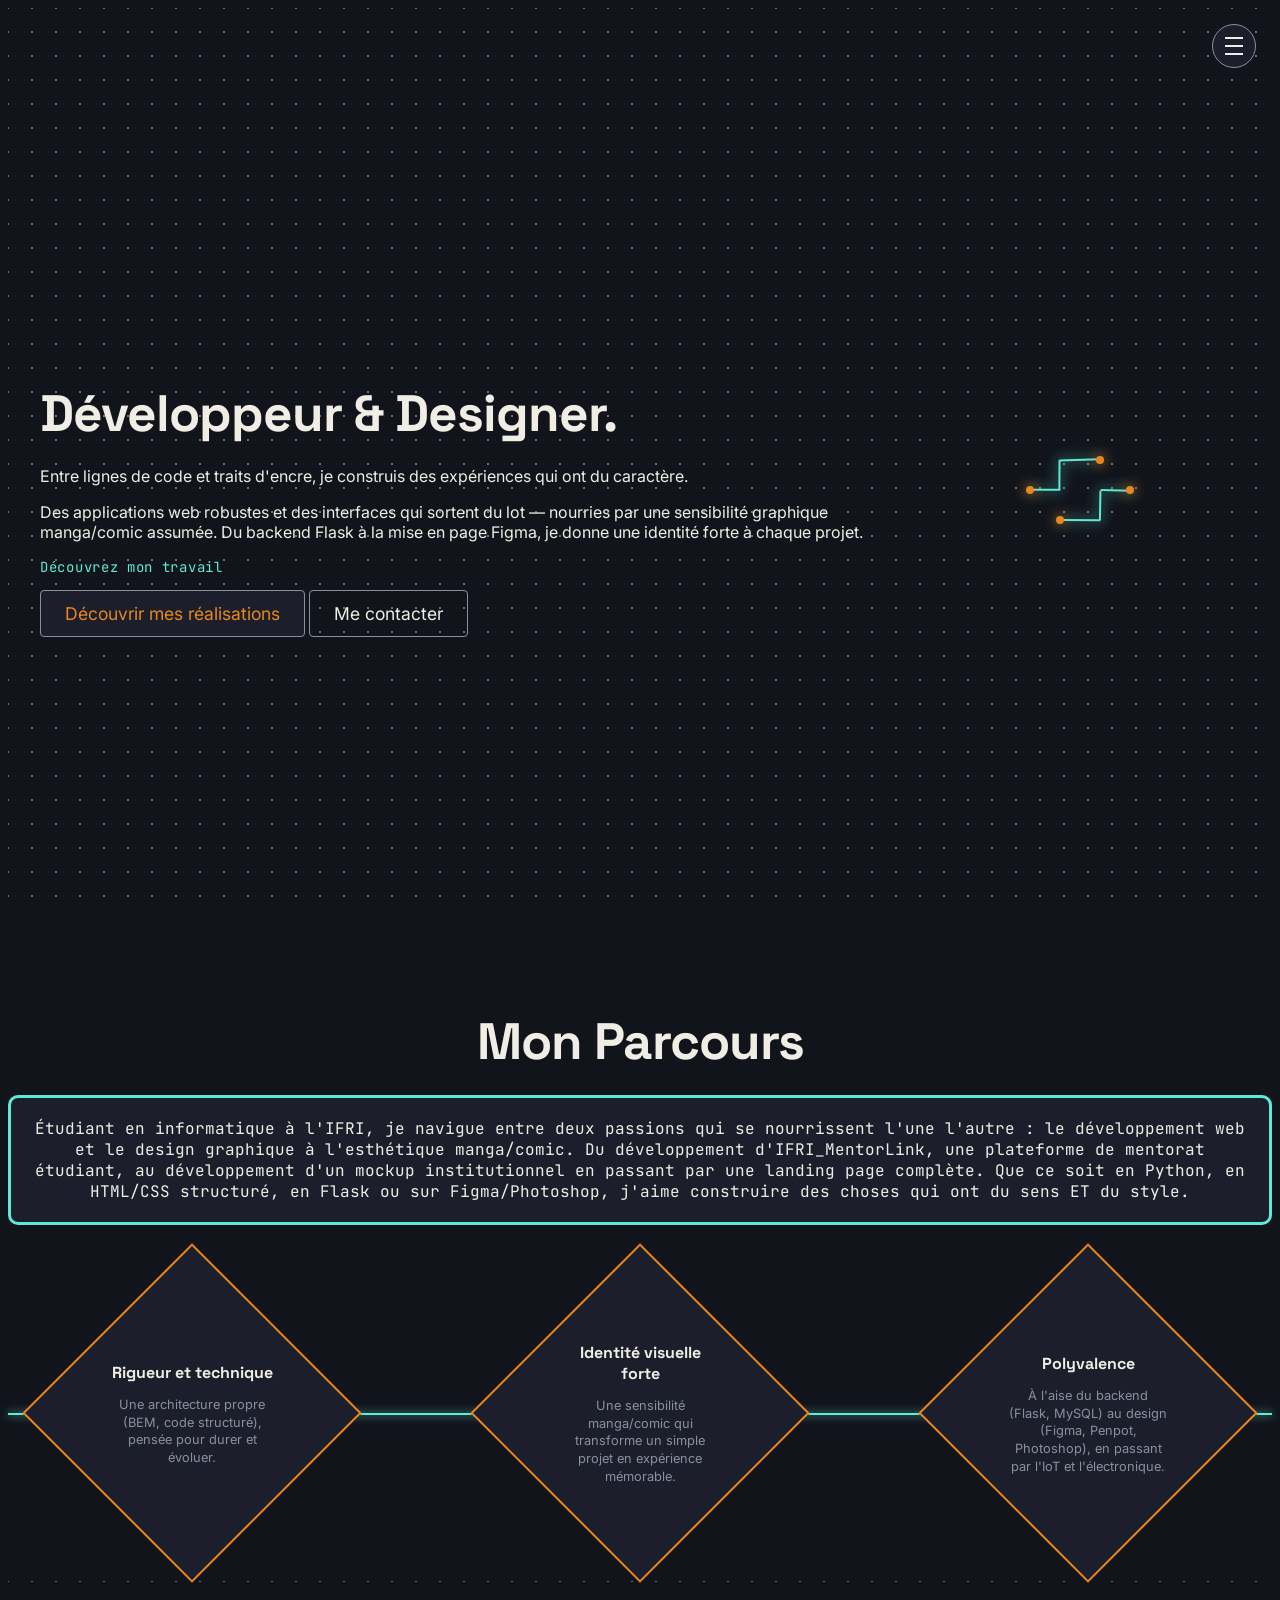
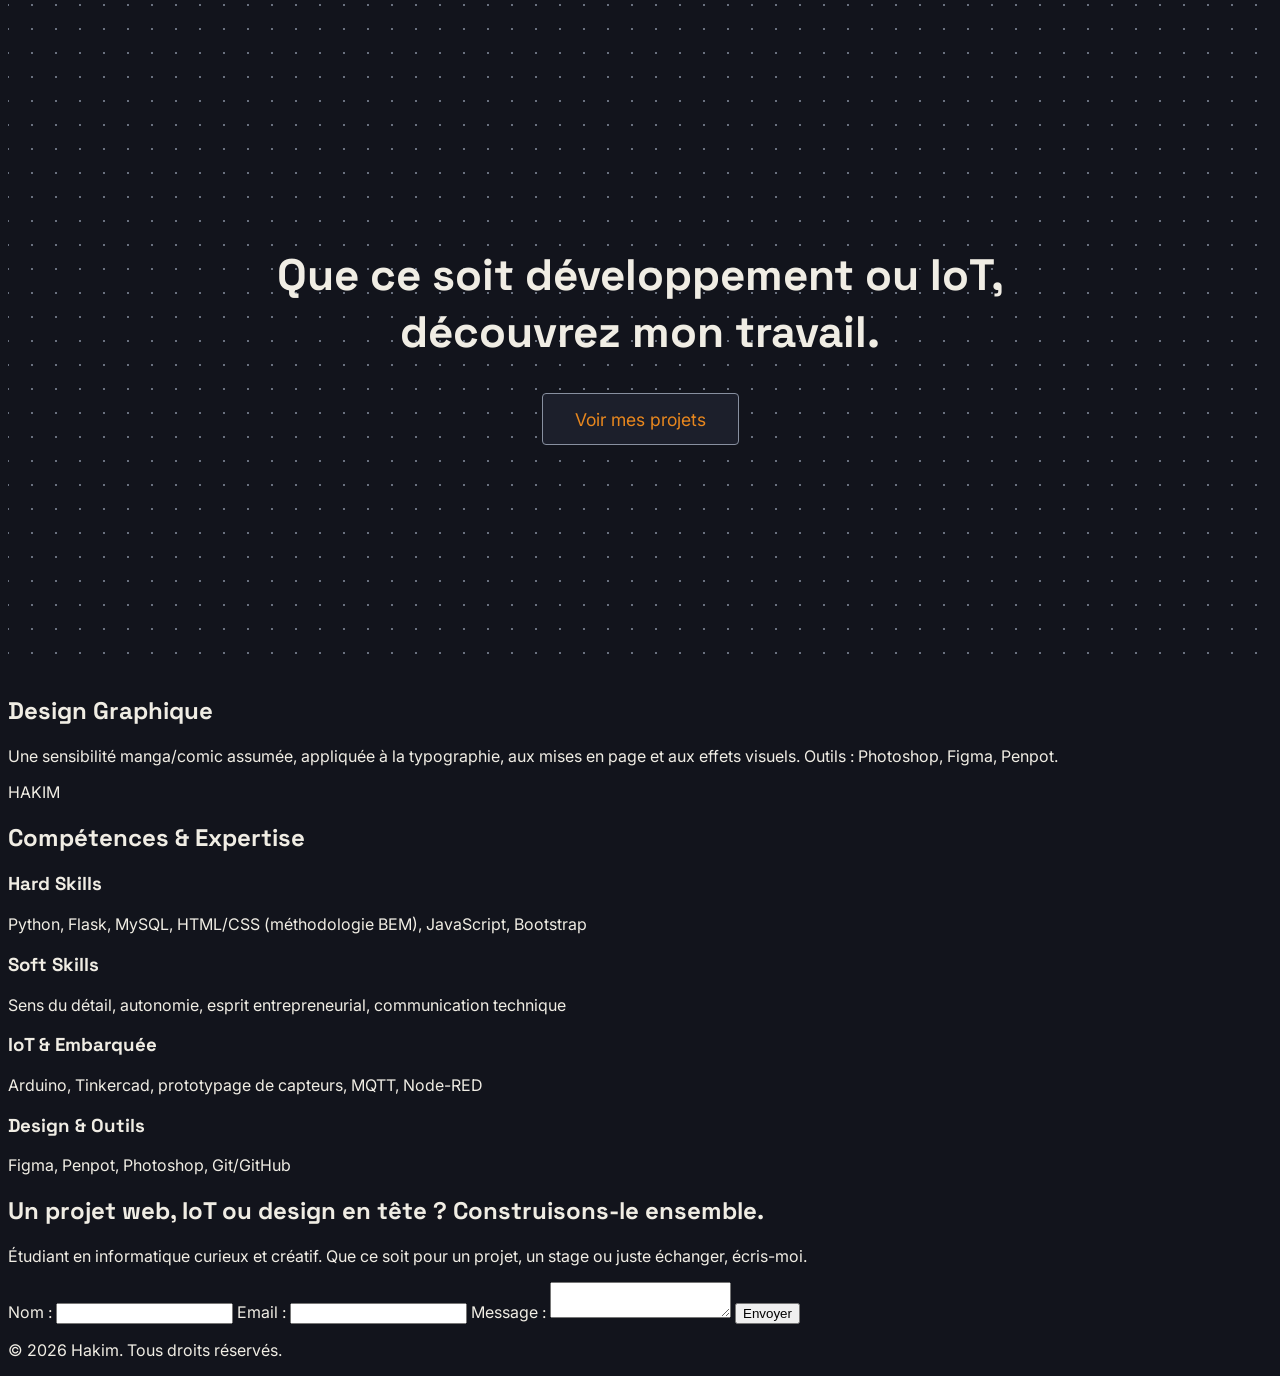
==== commit aa958f7b: "commit 1a2b3c4d5e6f7g8h9i0j" ====
--- a/index.html
+++ b/index.html
@@ -74,13 +74,13 @@
                     </div>
                 </article>
             </div>
-    </section>
+        </section>
 
     <section id="projets" class="projets">
         <canvas class="projets__canvas bg-canvas"></canvas>
           <div class="projets__cta-content">
               <h2 class="projets__title">Que ce soit développement ou IoT,<br>découvrez mon travail.</h2>
-              <a href="projets.html" class="projets__cta-button">Voir mes projets</a>
+              <a href="projet.html" class="projets__cta-button">Voir mes projets</a>
          </div>
     </section>
         <section id="design" class="design">
@@ -105,7 +105,7 @@
             </article>
 
             <article class="competences__item">
-                <h3 class="competences__item-title">IoT & Prototypage</h3>
+                <h3 class="competences__item-title">IoT & Embarquée</h3>
                 <p class="competences__item-text">Arduino, Tinkercad, prototypage de capteurs, MQTT, Node-RED</p>
             </article>
 
--- a/styles.css
+++ b/styles.css
@@ -180,6 +180,12 @@
   border-radius: 4px;
   border: 1px solid var(--color-graphite);
   transition: transform 0.3s, box-shadow 0.3s;
+}
+
+.hero__cta--primary:hover,
+.hero__cta--secondary:hover {
+  transform: scale(1.05);
+  box-shadow: 0 0 8px var(--color-signal);
 }
 
 .hero__title {
@@ -320,11 +326,15 @@
   justify-content: center;
   overflow: hidden;
   background-color: var(--color-ink);
+  padding-top: 2rem;
+  padding-bottom: 2rem;
 }
 
 .projets__canvas {
   position: absolute;
   inset: 0;
+  width: 100%;
+  height: 100%;
   z-index: 0;
 }
 
@@ -354,3 +364,173 @@
   border: 1px solid var(--color-graphite);
   transition: transform 0.3s, box-shadow 0.3s;
 }
+
+.projets__cta-button:hover {
+  transform: scale(1.05);
+  box-shadow: 0 0 8px var(--color-solder);
+}
+
+.projets-page__grid {
+  display: grid;
+  grid-template-columns: repeat(auto-fit, minmax(280px, 1fr));
+  gap: 1.5rem;
+}
+
+.projets-page__card {
+  position: relative;
+  display: block;
+  text-align: left;
+  background-color: var(--color-ink-soft);
+  border: 1px solid var(--color-graphite);
+  border-radius: 8px;
+  overflow: hidden;
+  cursor: pointer;
+  padding: 0;
+  font-family: inherit;
+  transition: transform 0.25s ease, border-color 0.25s ease;
+}
+
+.projets-page__card:hover {
+  transform: translateY(-4px);
+  border-color: var(--color-signal);
+}
+
+.projets-page__card-img {
+  width: 100%;
+  height: 180px;
+  object-fit: cover; /* recadre l'image proprement, sans la déformer */
+  display: block;
+}
+
+.projets-page__card-info {
+  padding: 1.25rem;
+}
+
+.projets-page__card-title {
+  font-size: 1.1rem;
+  margin-bottom: 0.25rem;
+  color: var(--color-paper);
+}
+
+.projets-page__card-subtitle {
+  font-size: 0.85rem;
+  color: var(--color-graphite);
+}
+
+.projets-page__card-arrow {
+  position: absolute;
+  top: 1rem;
+  right: 1rem;
+  color: var(--color-solder);
+  font-size: 1.2rem;
+}
+
+/* === Overlay de détail === */
+.project-overlay {
+  position: fixed;
+  inset: 0;
+  z-index: 300;
+  background-color: var(--color-ink);
+  overflow-y: auto;
+  padding: 4rem 2rem;
+  opacity: 0;
+  visibility: hidden;
+  transition: opacity 0.3s ease;
+}
+
+.project-overlay.is-open {
+  opacity: 1;
+  visibility: visible;
+}
+
+.project-overlay__close {
+  position: fixed;
+  top: 1.5rem;
+  right: 1.5rem;
+  width: 44px;
+  height: 44px;
+  border-radius: 50%;
+  border: 1px solid var(--color-graphite);
+  background-color: var(--color-ink-soft);
+  color: var(--color-paper);
+  font-size: 1.5rem;
+  cursor: pointer;
+}
+
+.project-overlay__content {
+  max-width: 700px;
+  margin: 0 auto;
+}
+
+.project-overlay__eyebrow {
+  font-family: 'JetBrains Mono', monospace;
+  font-size: 0.8rem;
+  color: var(--color-signal);
+  text-transform: uppercase;
+  letter-spacing: 0.05em;
+}
+
+.project-overlay__title {
+  font-size: clamp(28px, 4vw, 40px);
+  margin: 0.5rem 0 1rem;
+}
+
+.project-overlay__tagline {
+  color: var(--color-graphite);
+  margin-bottom: 1.5rem;
+}
+
+.project-overlay__tags {
+  display: flex;
+  flex-wrap: wrap;
+  gap: 0.5rem;
+  margin-bottom: 2rem;
+}
+
+.project-overlay__tags span {
+  font-family: 'JetBrains Mono', monospace;
+  font-size: 0.75rem;
+  padding: 0.3rem 0.75rem;
+  border: 1px solid var(--color-graphite);
+  border-radius: 100px;
+  color: var(--color-graphite);
+}
+
+.project-overlay__section {
+  margin-bottom: 2rem;
+}
+
+.project-overlay__section h3 {
+  color: var(--color-solder);
+  font-size: 1rem;
+  margin-bottom: 0.75rem;
+}
+
+.project-overlay__stack span {
+  font-family: 'JetBrains Mono', monospace;
+  font-size: 0.8rem;
+  padding: 0.4rem 0.75rem;
+  background-color: var(--color-ink-soft);
+  border: 1px solid var(--color-graphite);
+  border-radius: 6px;
+  color: var(--color-signal);
+  margin: 0 0.5rem 0.5rem 0;
+  display: inline-block;
+}
+
+.project-overlay__links a {
+  display: inline-block;
+  margin-right: 1rem;
+  color: var(--color-paper);
+  text-decoration: none;
+  font-family: 'JetBrains Mono', monospace;
+  font-size: 0.85rem;
+  padding: 0.6rem 1.2rem;
+  border: 1px solid var(--color-graphite);
+  border-radius: 6px;
+}
+
+.project-overlay__links a:hover {
+  border-color: var(--color-solder);
+  color: var(--color-solder);
+}
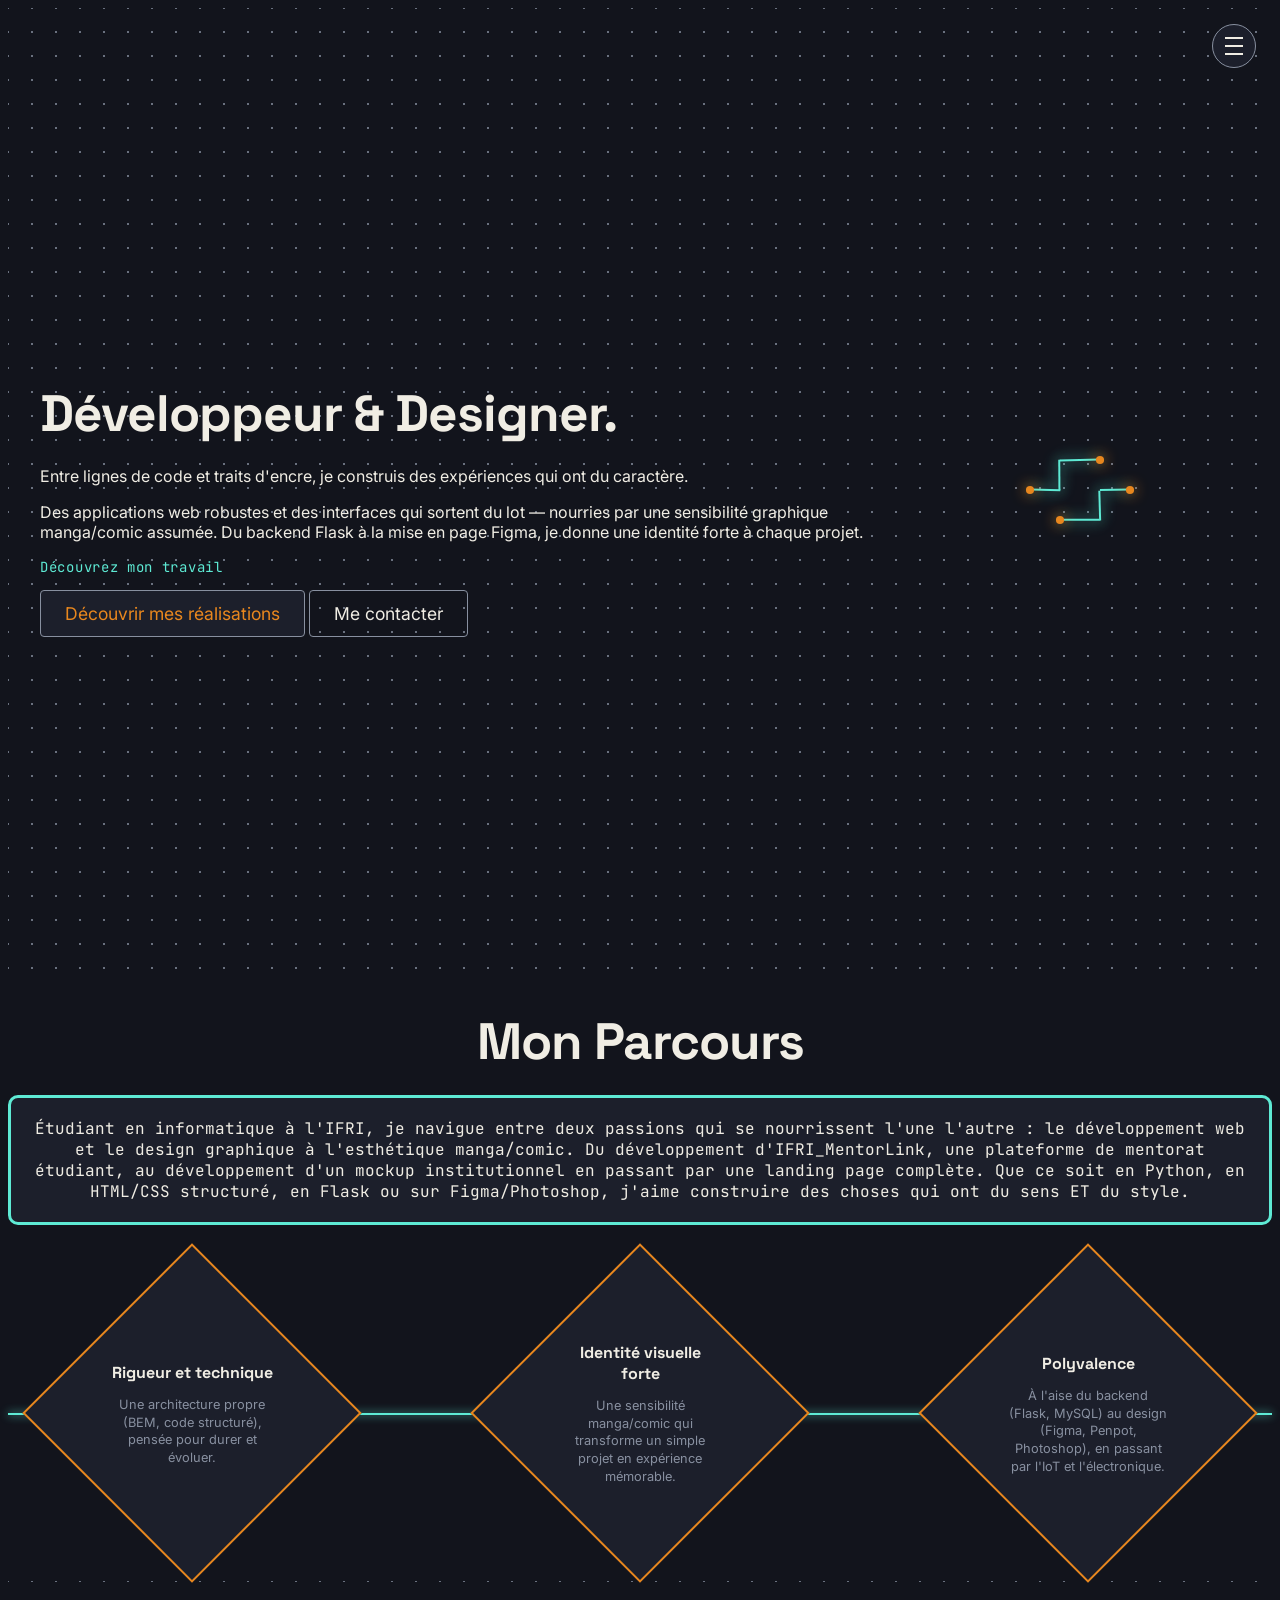
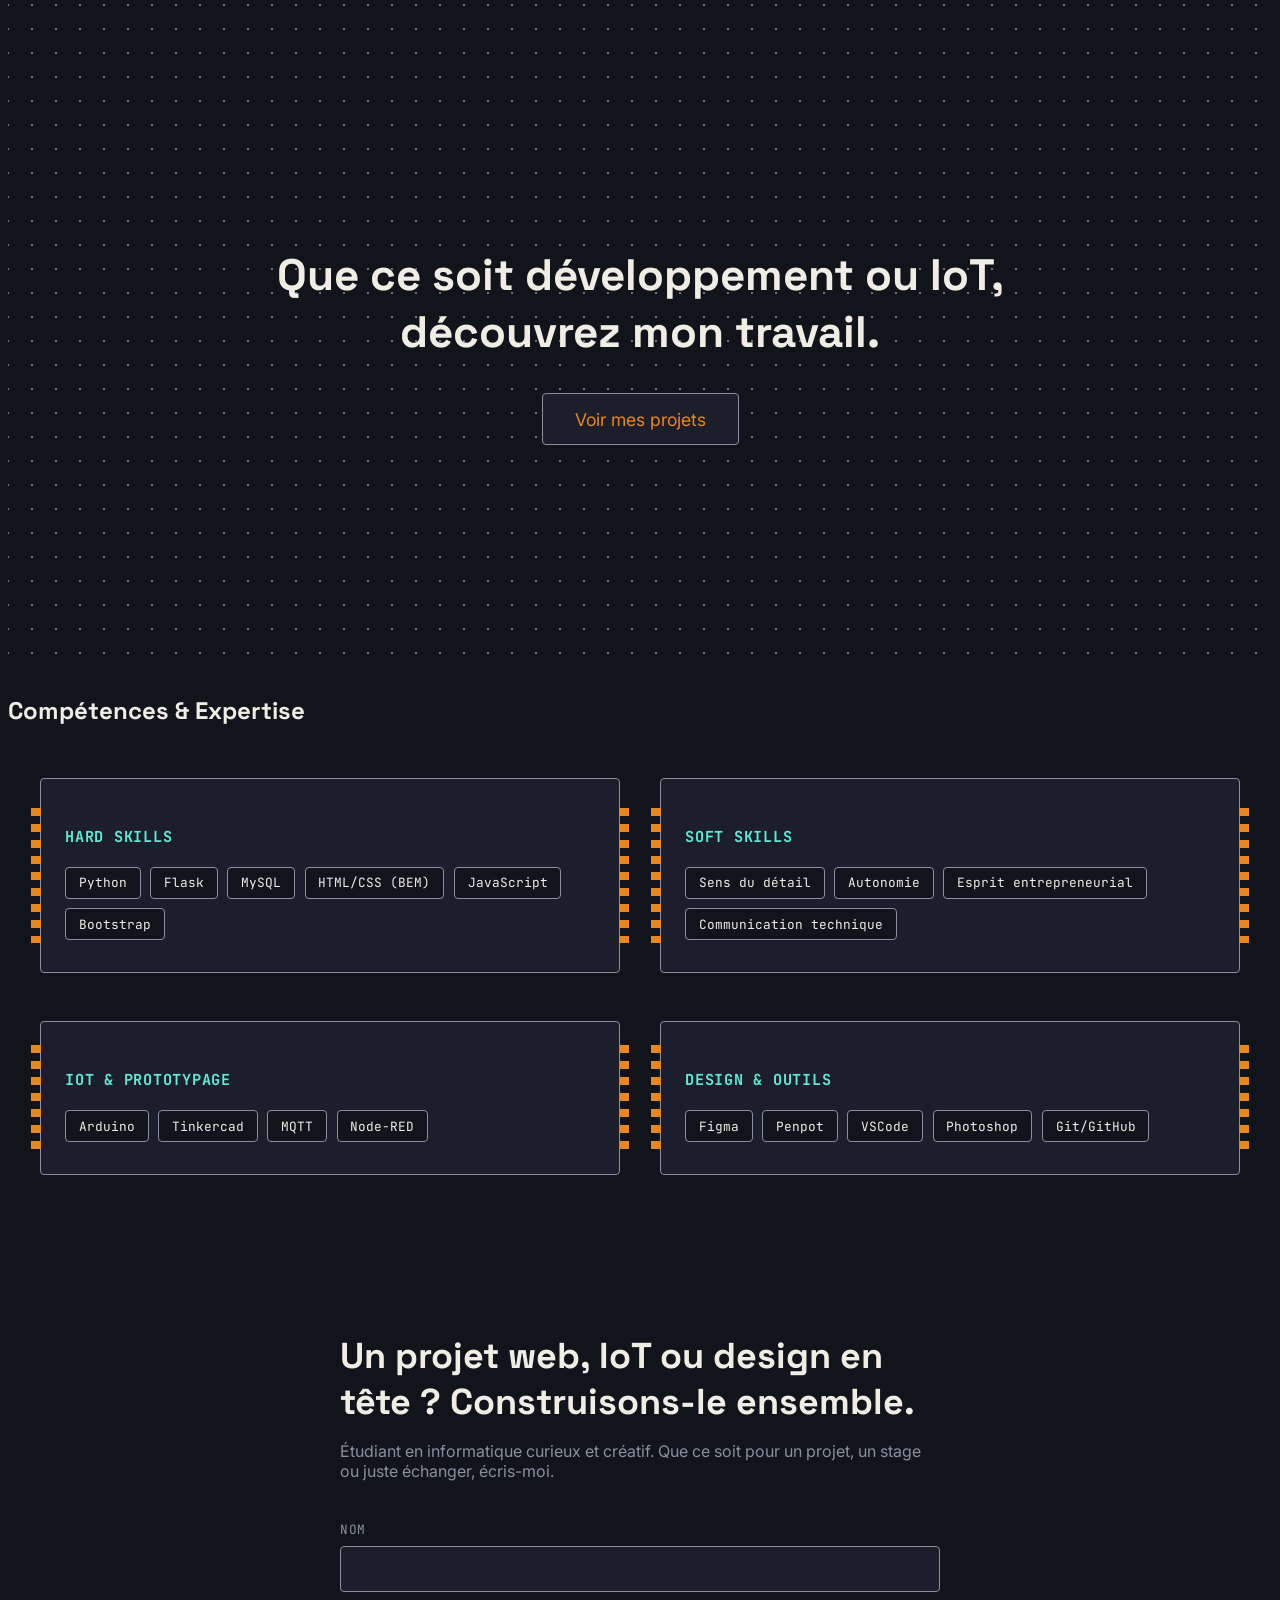
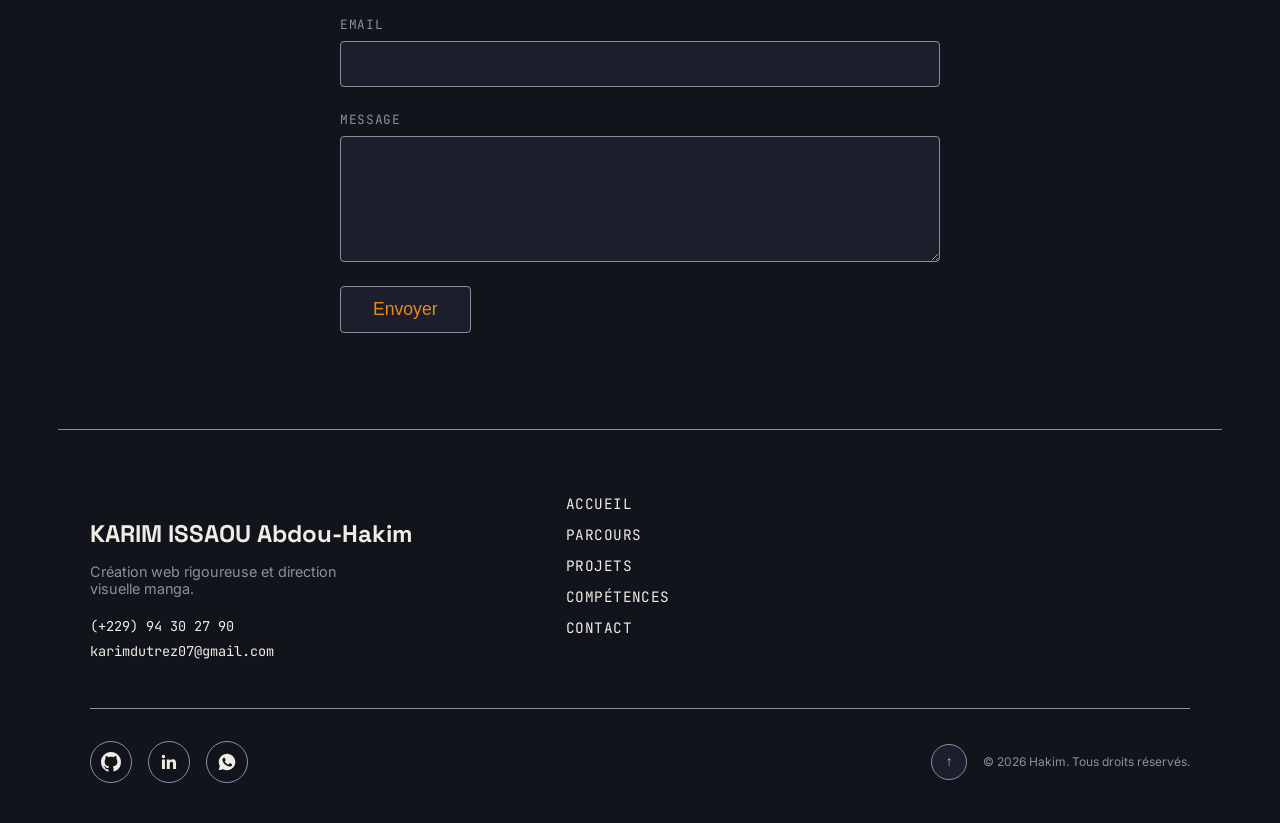
==== commit 40d07248: "commit 1a2b3c4d5e6f7g8h9i0j" ====
--- a/index.html
+++ b/index.html
@@ -7,7 +7,7 @@
     <link href="https://fonts.googleapis.com/css2?family=Space+Grotesk:wght@500;700&family=Inter:wght@400;500&family=JetBrains+Mono:wght@400;600&display=swap" rel="stylesheet">
     <link rel="stylesheet" href="styles.css">
     <script src="scripts.js" defer></script>
-    <title>Développeur & Designer</title>
+    <title>Développeur & Designer — Hakim</title>
     <meta name="description" content="Portfolio de KARIM ISSAOU Abdou-Hakim, étudiant en informatique à l'IFRI — développement web, IoT et design graphique.">
 </head>
 
@@ -22,8 +22,7 @@
 <nav id="site-nav" class="site-nav" aria-label="Navigation principale">
   <a href="#parcours">Parcours</a>
   <a href="#projets">Projets</a>
-  <a href="#design">Design</a>
-  <a href="#competences">Compétences & Expertise</a>
+  <a href="#competences">Compétences &amp; Expertise</a>
   <a href="#contact">Contact</a>
 </nav>
     </header>
@@ -32,7 +31,7 @@
         <section id="hero" class="hero">
             <canvas class="hero__canvas"></canvas>
             <div class="hero__content">
-                <h1 class="hero__title">Développeur & Designer.</h1>
+                <h1 class="hero__title">Développeur &amp; Designer.</h1>
                 <p class="hero__subtitle">Entre lignes de code et traits d'encre, je construis des expériences qui ont du caractère.</p>
                 <p class="hero__description">Des applications web robustes et des interfaces qui sortent du lot — nourries par une sensibilité graphique manga/comic assumée. Du backend Flask à la mise en page Figma, je donne une identité forte à chaque projet.</p>
             <div class="hero__cta-group">
@@ -83,58 +82,129 @@
               <a href="projet.html" class="projets__cta-button">Voir mes projets</a>
          </div>
     </section>
-        <section id="design" class="design">
-            <h2 class="design__title">Design Graphique</h2>
-            <p class="design__intro">Une sensibilité manga/comic assumée, appliquée à la typographie, aux mises en page et aux effets visuels. Outils : Photoshop, Figma, Penpot.</p>
-            <div class="design__showcase">
-                <span class="design__showcase-text">HAKIM</span>
-            </div>
-        </section>
 
         <section id="competences" class="competences">
-            <h2 class="competences__title">Compétences & Expertise</h2>
-
-            <article class="competences__item">
-                <h3 class="competences__item-title">Hard Skills</h3>
-                <p class="competences__item-text">Python, Flask, MySQL, HTML/CSS (méthodologie BEM), JavaScript, Bootstrap</p>
-            </article>
-
-            <article class="competences__item">
-                <h3 class="competences__item-title">Soft Skills</h3>
-                <p class="competences__item-text">Sens du détail, autonomie, esprit entrepreneurial, communication technique</p>
-            </article>
-
-            <article class="competences__item">
-                <h3 class="competences__item-title">IoT & Embarquée</h3>
-                <p class="competences__item-text">Arduino, Tinkercad, prototypage de capteurs, MQTT, Node-RED</p>
-            </article>
-
-            <article class="competences__item">
-                <h3 class="competences__item-title">Design & Outils</h3>
-                <p class="competences__item-text">Figma, Penpot, Photoshop, Git/GitHub</p>
-            </article>
-        </section>
+  <h2 class="competences__title">Compétences & Expertise</h2>
+
+  <div class="competences__grid">
+    <article class="competences__item">
+      <h3 class="competences__item-title">Hard Skills</h3>
+      <div class="competences__skills">
+        <span class="competences__skill">Python</span>
+        <span class="competences__skill">Flask</span>
+        <span class="competences__skill">MySQL</span>
+        <span class="competences__skill">HTML/CSS (BEM)</span>
+        <span class="competences__skill">JavaScript</span>
+        <span class="competences__skill">Bootstrap</span>
+      </div>
+    </article>
+
+    <article class="competences__item">
+      <h3 class="competences__item-title">Soft Skills</h3>
+      <div class="competences__skills">
+        <span class="competences__skill">Sens du détail</span>
+        <span class="competences__skill">Autonomie</span>
+        <span class="competences__skill">Esprit entrepreneurial</span>
+        <span class="competences__skill">Communication technique</span>
+      </div>
+    </article>
+
+    <article class="competences__item">
+      <h3 class="competences__item-title">IoT & Prototypage</h3>
+      <div class="competences__skills">
+        <span class="competences__skill">Arduino</span>
+        <span class="competences__skill">Tinkercad</span>
+        <span class="competences__skill">MQTT</span>
+        <span class="competences__skill">Node-RED</span>
+      </div>
+    </article>
+
+    <article class="competences__item">
+      <h3 class="competences__item-title">Design & Outils</h3>
+      <div class="competences__skills">
+        <span class="competences__skill">Figma</span>
+        <span class="competences__skill">Penpot</span>
+        <span class="competences__skill">VSCode</span>
+        <span class="competences__skill">Photoshop</span>
+        <span class="competences__skill">Git/GitHub</span>
+      </div>
+    </article>
+  </div>
+</section>
 
         <section id="contact" class="contact">
-            <h2 class="contact__title">Un projet web, IoT ou design en tête ? Construisons-le ensemble.</h2>
-            <p class="contact__intro">Étudiant en informatique curieux et créatif. Que ce soit pour un projet, un stage ou juste échanger, écris-moi.</p>
-            <form class="contact__form" action="#" method="post">
-                <label for="name">Nom :</label>
-                <input type="text" id="name" name="name" required>
-
-                <label for="email">Email :</label>
-                <input type="email" id="email" name="email" required>
-
-                <label for="message">Message :</label>
-                <textarea id="message" name="message" required></textarea>
-
-                <button type="submit">Envoyer</button>
-            </form>
-        </section>
+  <h2 class="contact__title">Un projet web, IoT ou design en tête ? Construisons-le ensemble.</h2>
+  <p class="contact__intro">Étudiant en informatique curieux et créatif. Que ce soit pour un projet, un stage ou juste échanger, écris-moi.</p>
+
+  <form class="contact__form" action="https://formspree.io/f/xeeywagy" method="POST">
+    <div class="contact__field">
+      <label for="name">Nom</label>
+      <input type="text" id="name" name="name" required>
+    </div>
+
+    <div class="contact__field">
+      <label for="email">Email</label>
+      <input type="email" id="email" name="email" required>
+    </div>
+
+    <div class="contact__field">
+      <label for="message">Message</label>
+      <textarea id="message" name="message" rows="5" required></textarea>
+    </div>
+
+    <button type="submit" class="contact__submit">Envoyer</button>
+  </form>
+</section>
     </main>
 
-    <footer class="site-footer">
-        <p class="site-footer__text">&copy; 2026 Hakim. Tous droits réservés.</p>
-    </footer>
+<footer class="site-footer">
+  <div class="site-footer__top">
+    <div class="site-footer__brand">
+      <p class="site-footer__logo">KARIM ISSAOU Abdou-Hakim</p>
+      <p class="site-footer__tagline">Création web rigoureuse et direction visuelle manga.</p>
+      <div class="site-footer__contact">
+        <a href="tel:+22994302790">(+229) 94 30 27 90</a>
+        <a href="mailto:hakim.issaou@example.com">karimdutrez07@gmail.com</a>
+      </div>
+    </div>
+
+    <nav class="site-footer__nav" aria-label="Navigation du pied de page">
+      <a href="index.html">Accueil</a>
+      <a href="index.html#parcours">Parcours</a>
+      <a href="index.html#projets">Projets</a>
+      <a href="index.html#competences">Compétences</a>
+      <a href="index.html#contact">Contact</a>
+    </nav>
+
+    <div class="site-footer__visual">
+      <img src="images/footer-visual.png" alt="" class="site-footer__visual-img">
+    </div>
+  </div>
+
+  <div class="site-footer__bottom">
+    <div class="site-footer__socials">
+      <a href="https://github.com/Kim-AII" target="_blank" rel="noopener noreferrer" aria-label="GitHub">
+        <svg viewBox="0 0 24 24" width="20" height="20" fill="currentColor">
+          <path d="M12 0C5.37 0 0 5.37 0 12c0 5.31 3.435 9.795 8.205 11.385.6.105.825-.255.825-.57 0-.285-.015-1.23-.015-2.235-3.015.555-3.795-.735-4.035-1.41-.135-.345-.72-1.41-1.23-1.695-.42-.225-1.02-.78-.015-.795.945-.015 1.62.87 1.845 1.23 1.08 1.815 2.805 1.305 3.495.99.105-.78.42-1.305.765-1.605-2.67-.3-5.46-1.335-5.46-5.925 0-1.305.465-2.385 1.23-3.225-.12-.3-.54-1.53.12-3.18 0 0 1.005-.315 3.3 1.23.96-.27 1.98-.405 3-.405s2.04.135 3 .405c2.295-1.56 3.3-1.23 3.3-1.23.66 1.65.24 2.88.12 3.18.765.84 1.23 1.905 1.23 3.225 0 4.605-2.805 5.625-5.475 5.925.435.375.81 1.095.81 2.22 0 1.605-.015 2.895-.015 3.3 0 .315.225.69.825.57A12.02 12.02 0 0 0 24 12c0-6.63-5.37-12-12-12z"/>
+        </svg>
+      </a>
+      <a href="https://www.linkedin.com/in/hakim-issaou-676a4a39b?utm_source=share_via&utm_content=profile&utm_medium=member_android" target="_blank" rel="noopener noreferrer" aria-label="LinkedIn">
+        <svg viewBox="0 0 24 24" width="20" height="20" fill="currentColor">
+          <path d="M20.45 20.45h-3.55v-5.57c0-1.33-.025-3.04-1.85-3.04-1.855 0-2.14 1.445-2.14 2.94v5.67H9.36V9h3.41v1.56h.05c.475-.9 1.635-1.85 3.365-1.85 3.6 0 4.265 2.37 4.265 5.455v6.28zM5.34 7.43a2.06 2.06 0 1 1 0-4.12 2.06 2.06 0 0 1 0 4.12zM7.12 20.45H3.56V9h3.56v11.45z"/>
+        </svg>
+      </a>
+      <a href="https://wa.me/22994302790" target="_blank" rel="noopener noreferrer" aria-label="WhatsApp">
+        <svg viewBox="0 0 24 24" width="20" height="20" fill="currentColor">
+          <path d="M12.04 2C6.58 2 2.13 6.45 2.13 11.91c0 1.77.46 3.42 1.27 4.86L2 22l5.36-1.36a9.9 9.9 0 0 0 4.68 1.19h.01c5.46 0 9.91-4.45 9.91-9.91C21.96 6.45 17.5 2 12.04 2zm5.79 14.13c-.24.68-1.4 1.3-1.93 1.34-.5.05-1.02.24-3.4-.71-2.88-1.15-4.72-4.06-4.86-4.25-.14-.19-1.17-1.55-1.17-2.96s.73-2.1.99-2.39c.26-.28.56-.35.75-.35.19 0 .38 0 .54.01.18.01.4-.07.63.48.24.58.81 1.99.88 2.13.07.14.12.31.02.5-.1.19-.15.31-.29.48-.14.17-.3.38-.43.51-.14.14-.29.29-.13.57.17.28.75 1.24 1.61 2.01 1.11.99 2.05 1.3 2.33 1.44.28.14.44.12.6-.07.17-.19.71-.83.9-1.11.19-.28.38-.24.63-.14.26.09 1.65.78 1.93.92.29.14.48.21.55.33.07.12.07.68-.17 1.36z"/>
+        </svg>
+      </a>
+    </div>
+
+    <div class="site-footer__meta">
+      <button class="site-footer__back-to-top" aria-label="Remonter en haut de page">&uarr;</button>
+      <p class="site-footer__copyright">&copy; 2026 Hakim. Tous droits réservés.</p>
+    </div>
+  </div>
+</footer>
 </body>
 </html>
--- a/styles.css
+++ b/styles.css
@@ -112,6 +112,8 @@
 .hero__canvas {
   position: absolute;
   inset: 0;
+  width: 100%;
+  height: 100%;
   z-index: 0;
 }
 
@@ -533,4 +535,371 @@
 .project-overlay__links a:hover {
   border-color: var(--color-solder);
   color: var(--color-solder);
+}
+
+/* === Header positionning fix === */
+.site-header {
+  position: fixed;
+  top: 0;
+  right: 0;
+  z-index: 200;
+}
+
+/* === Page projets — éléments manquants === */
+.projets-page {
+  padding: 7rem 2rem 4rem;
+  max-width: 1100px;
+  margin: 0 auto;
+}
+
+.projets-page__back {
+  display: inline-flex;
+  align-items: center;
+  gap: 0.4rem;
+  font-family: 'JetBrains Mono', monospace;
+  font-size: 0.85rem;
+  color: var(--color-signal);
+  text-decoration: none;
+  margin-bottom: 2rem;
+  transition: gap 0.2s ease;
+}
+
+.projets-page__back:hover {
+  gap: 0.75rem;
+  color: var(--color-paper);
+}
+
+.projets-page__title {
+  font-weight: 800;
+  font-size: clamp(28px, 4vw, 52px);
+  line-height: 1.1;
+  color: var(--color-paper);
+  margin-bottom: 2.5rem;
+  letter-spacing: -1px;
+}
+
+/* Tags dans les cartes projets */
+.projets-page__card-tags {
+  display: flex;
+  flex-wrap: wrap;
+  gap: 0.4rem;
+  margin-top: 0.75rem;
+}
+
+.projets-page__card-tags span {
+  font-family: 'JetBrains Mono', monospace;
+  font-size: 0.7rem;
+  padding: 0.2rem 0.6rem;
+  border: 1px solid var(--color-graphite);
+  border-radius: 100px;
+  color: var(--color-graphite);
+  background-color: transparent;
+  transition: border-color 0.2s, color 0.2s;
+}
+
+.projets-page__card:hover .projets-page__card-tags span {
+  border-color: var(--color-signal);
+  color: var(--color-signal);
+}
+
+/* === Animation reveal au scroll === */
+.reveal {
+  opacity: 0;
+  transform: translateY(24px);
+  transition: opacity 0.5s ease, transform 0.5s ease;
+}
+
+.reveal.is-visible {
+  opacity: 1;
+  transform: translateY(0);
+}
+
+/* Délais décalés pour les cartes et items */
+.projets-page__card:nth-child(2).reveal,
+.competences__item:nth-child(2).reveal {
+  transition-delay: 0.1s;
+}
+.projets-page__card:nth-child(3).reveal,
+.competences__item:nth-child(3).reveal {
+  transition-delay: 0.2s;
+}
+.projets-page__card:nth-child(4).reveal,
+.competences__item:nth-child(4).reveal {
+  transition-delay: 0.3s;
+}
+.projets-page__card:nth-child(5).reveal {
+  transition-delay: 0.4s;
+}
+
+.competences__grid {
+  display: grid;
+  grid-template-columns: repeat(2, 1fr);
+  gap: 3rem 2.5rem;
+  padding: 2rem;
+}
+
+.competences__item {
+  position: relative;
+  background-color: var(--color-ink-soft);
+  border: 1px solid var(--color-graphite);
+  border-radius: 4px;
+  padding: 2rem 1.5rem;
+}
+
+/* Les "pattes" de la puce — une bande de pins répétés sur les côtés gauche et droit */
+.competences__item::before,
+.competences__item::after {
+  content: '';
+  position: absolute;
+  top: 15%;
+  bottom: 15%;
+  width: 10px;
+  background-image: repeating-linear-gradient(
+    to bottom,
+    var(--color-solder) 0px,
+    var(--color-solder) 8px,
+    transparent 8px,
+    transparent 16px
+  );
+}
+
+.competences__item::before {
+  left: -10px;
+}
+
+.competences__item::after {
+  right: -10px;
+}
+
+.competences__item-title {
+  font-family: 'JetBrains Mono', monospace;
+  font-size: 0.95rem;
+  text-transform: uppercase;
+  letter-spacing: 0.05em;
+  color: var(--color-signal);
+  margin-bottom: 1.25rem;
+}
+
+.competences__skills {
+  display: flex;
+  flex-wrap: wrap;
+  gap: 0.6rem;
+}
+
+.competences__skill {
+  font-family: 'JetBrains Mono', monospace;
+  font-size: 0.8rem;
+  padding: 0.4rem 0.8rem;
+  background-color: var(--color-ink);
+  border: 1px solid var(--color-graphite);
+  border-radius: 4px;
+  color: var(--color-paper);
+}
+
+@media (max-width: 700px) {
+  .competences__grid {
+    grid-template-columns: 1fr;
+  }
+}
+
+.contact {
+  max-width: 600px;
+  margin: 0 auto;
+  padding: 6rem 2rem;
+}
+
+.contact__title {
+  font-size: clamp(24px, 3.5vw, 36px);
+  margin-bottom: 1rem;
+}
+
+.contact__intro {
+  color: var(--color-graphite);
+  margin-bottom: 2.5rem;
+}
+
+.contact__form {
+  display: flex;
+  flex-direction: column;
+  gap: 1.5rem;
+}
+
+.contact__field {
+  display: flex;
+  flex-direction: column;
+  gap: 0.5rem;
+}
+
+.contact__field label {
+  font-family: 'JetBrains Mono', monospace;
+  font-size: 0.8rem;
+  text-transform: uppercase;
+  letter-spacing: 0.05em;
+  color: var(--color-graphite);
+}
+
+.contact__field input,
+.contact__field textarea {
+  background-color: var(--color-ink-soft);
+  border: 1px solid var(--color-graphite);
+  border-radius: 4px;
+  padding: 0.75rem 1rem;
+  color: var(--color-paper);
+  font-family: 'Inter', sans-serif;
+  font-size: 1rem;
+  transition: border-color 0.25s ease, box-shadow 0.25s ease;
+}
+
+/* La bordure néon, seulement quand le champ est actif */
+.contact__field input:focus,
+.contact__field textarea:focus {
+  outline: none; /* on retire le contour bleu par défaut du navigateur */
+  border-color: var(--color-signal);
+  box-shadow: 0 0 8px var(--color-signal);
+}
+
+.contact__submit {
+  align-self: flex-start;
+  color: var(--color-solder);
+  font-size: 1.1rem;
+  padding: 0.75rem 2rem;
+  background: var(--color-ink-soft);
+  border: 1px solid var(--color-graphite);
+  border-radius: 4px;
+  cursor: pointer;
+  transition: transform 0.3s, box-shadow 0.3s;
+}
+
+.contact__submit:hover {
+  border-color: var(--color-solder);
+}
+
+.site-footer {
+  border-top: 1px solid var(--color-graphite);
+  padding: 4rem 2rem 2rem;
+  max-width: 1100px;
+  margin: 0 auto;
+}
+
+.site-footer__top {
+  display: grid;
+  grid-template-columns: 1.5fr 1fr 1fr;
+  gap: 2rem;
+  margin-bottom: 3rem;
+}
+
+.site-footer__logo {
+  font-family: 'Space Grotesk', sans-serif;
+  font-weight: 700;
+  font-size: 1.5rem;
+  margin-bottom: 0.75rem;
+}
+
+.site-footer__tagline {
+  color: var(--color-graphite);
+  font-size: 0.9rem;
+  max-width: 32ch;
+  margin-bottom: 1.25rem;
+}
+
+.site-footer__contact {
+  display: flex;
+  flex-direction: column;
+  gap: 0.4rem;
+}
+
+.site-footer__contact a {
+  color: var(--color-paper);
+  text-decoration: none;
+  font-family: 'JetBrains Mono', monospace;
+  font-size: 0.85rem;
+}
+
+.site-footer__contact a:hover {
+  color: var(--color-signal);
+}
+
+.site-footer__nav {
+  display: flex;
+  flex-direction: column;
+  gap: 0.75rem;
+}
+
+.site-footer__nav a {
+  color: var(--color-paper);
+  text-decoration: none;
+  font-family: 'JetBrains Mono', monospace;
+  font-size: 0.9rem;
+  text-transform: uppercase;
+  letter-spacing: 0.03em;
+}
+
+.site-footer__nav a:hover {
+  color: var(--color-signal);
+}
+
+.site-footer__visual-img {
+  width: 100%;
+  height: auto;
+  border-radius: 8px;
+  opacity: 0.85;
+}
+
+.site-footer__bottom {
+  display: flex;
+  justify-content: space-between;
+  align-items: center;
+  flex-wrap: wrap;
+  gap: 1.5rem;
+  padding-top: 2rem;
+  border-top: 1px solid var(--color-graphite);
+}
+
+.site-footer__socials {
+  display: flex;
+  gap: 1rem;
+}
+
+.site-footer__socials a {
+  display: flex;
+  align-items: center;
+  justify-content: center;
+  width: 40px;
+  height: 40px;
+  border-radius: 50%;
+  border: 1px solid var(--color-graphite);
+  color: var(--color-paper);
+  transition: border-color 0.25s ease, color 0.25s ease;
+}
+
+.site-footer__socials a:hover {
+  border-color: var(--color-signal);
+  color: var(--color-signal);
+}
+
+.site-footer__meta {
+  display: flex;
+  align-items: center;
+  gap: 1rem;
+}
+
+.site-footer__back-to-top {
+  width: 36px;
+  height: 36px;
+  border-radius: 50%;
+  border: 1px solid var(--color-graphite);
+  background-color: var(--color-ink-soft);
+  color: var(--color-signal);
+  cursor: pointer;
+}
+
+.site-footer__copyright {
+  font-size: 0.75rem;
+  color: var(--color-graphite);
+}
+
+@media (max-width: 800px) {
+  .site-footer__top {
+    grid-template-columns: 1fr;
+  }
 }
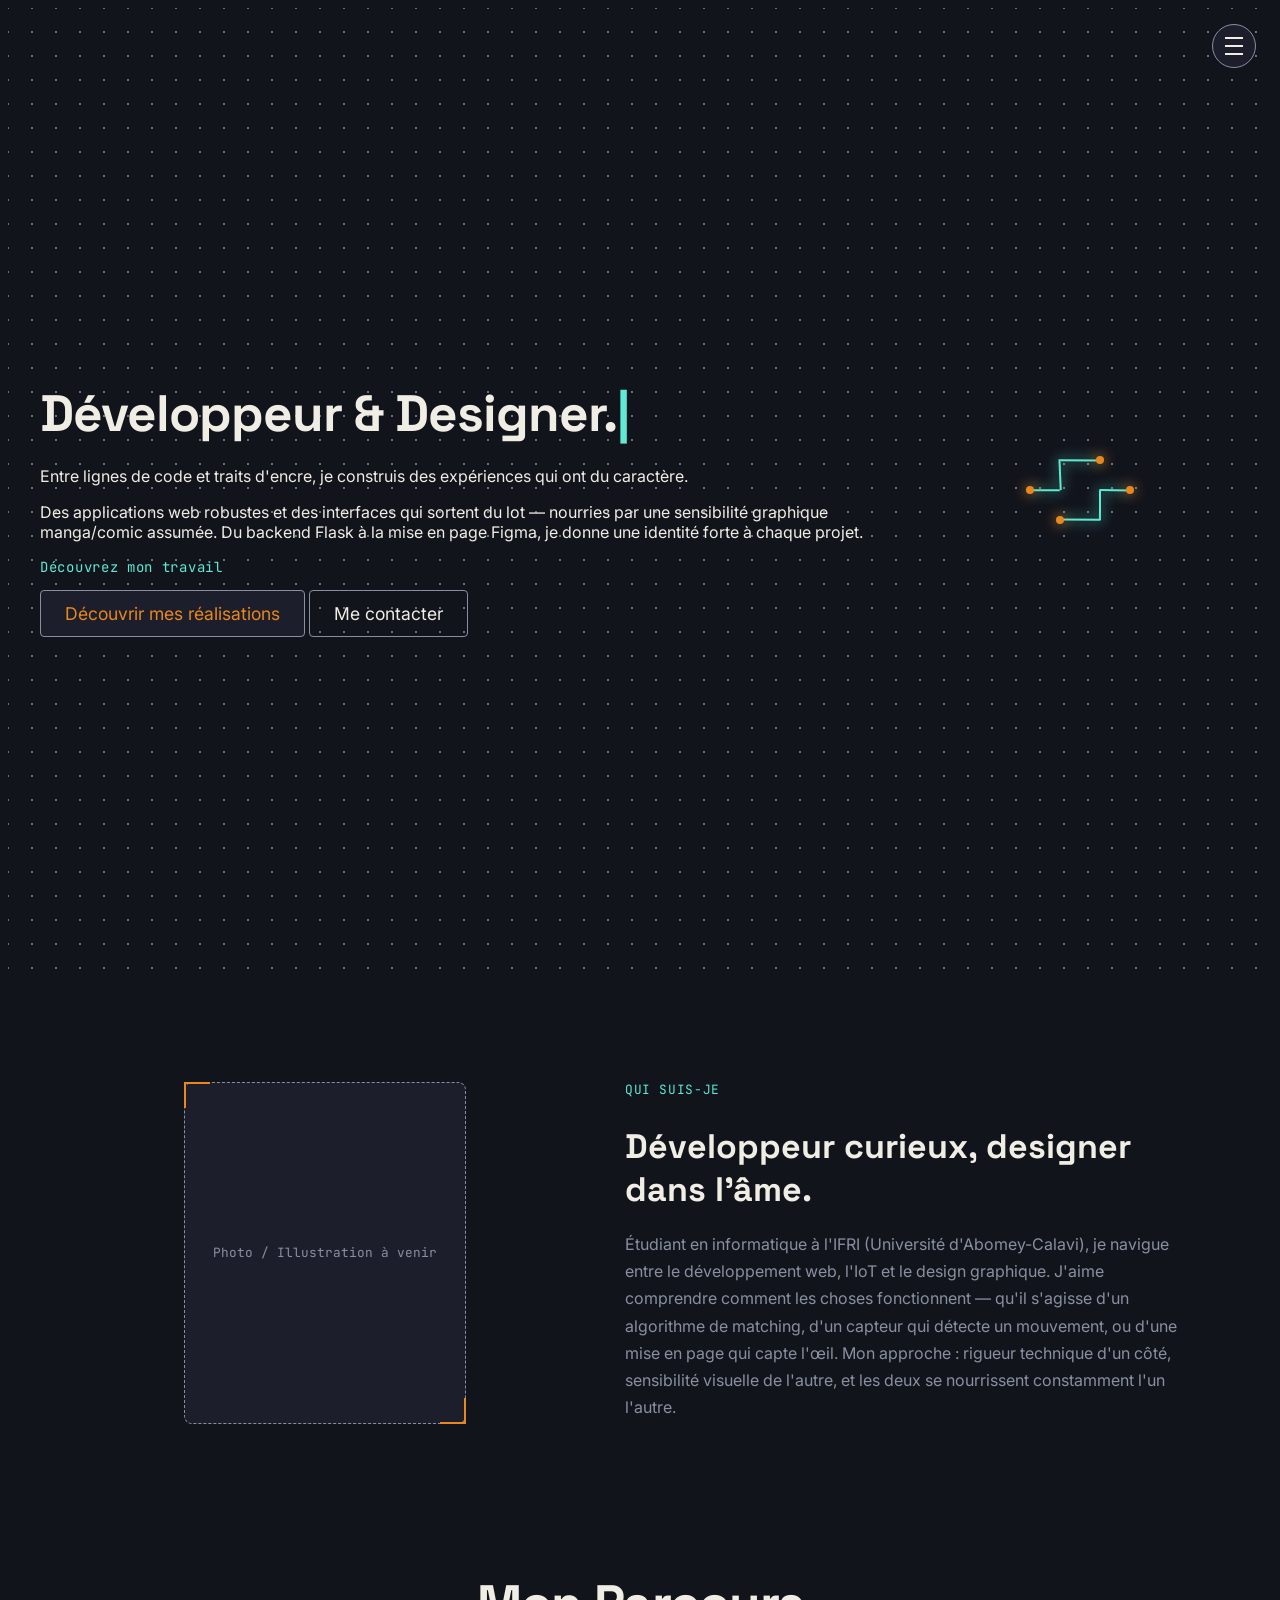
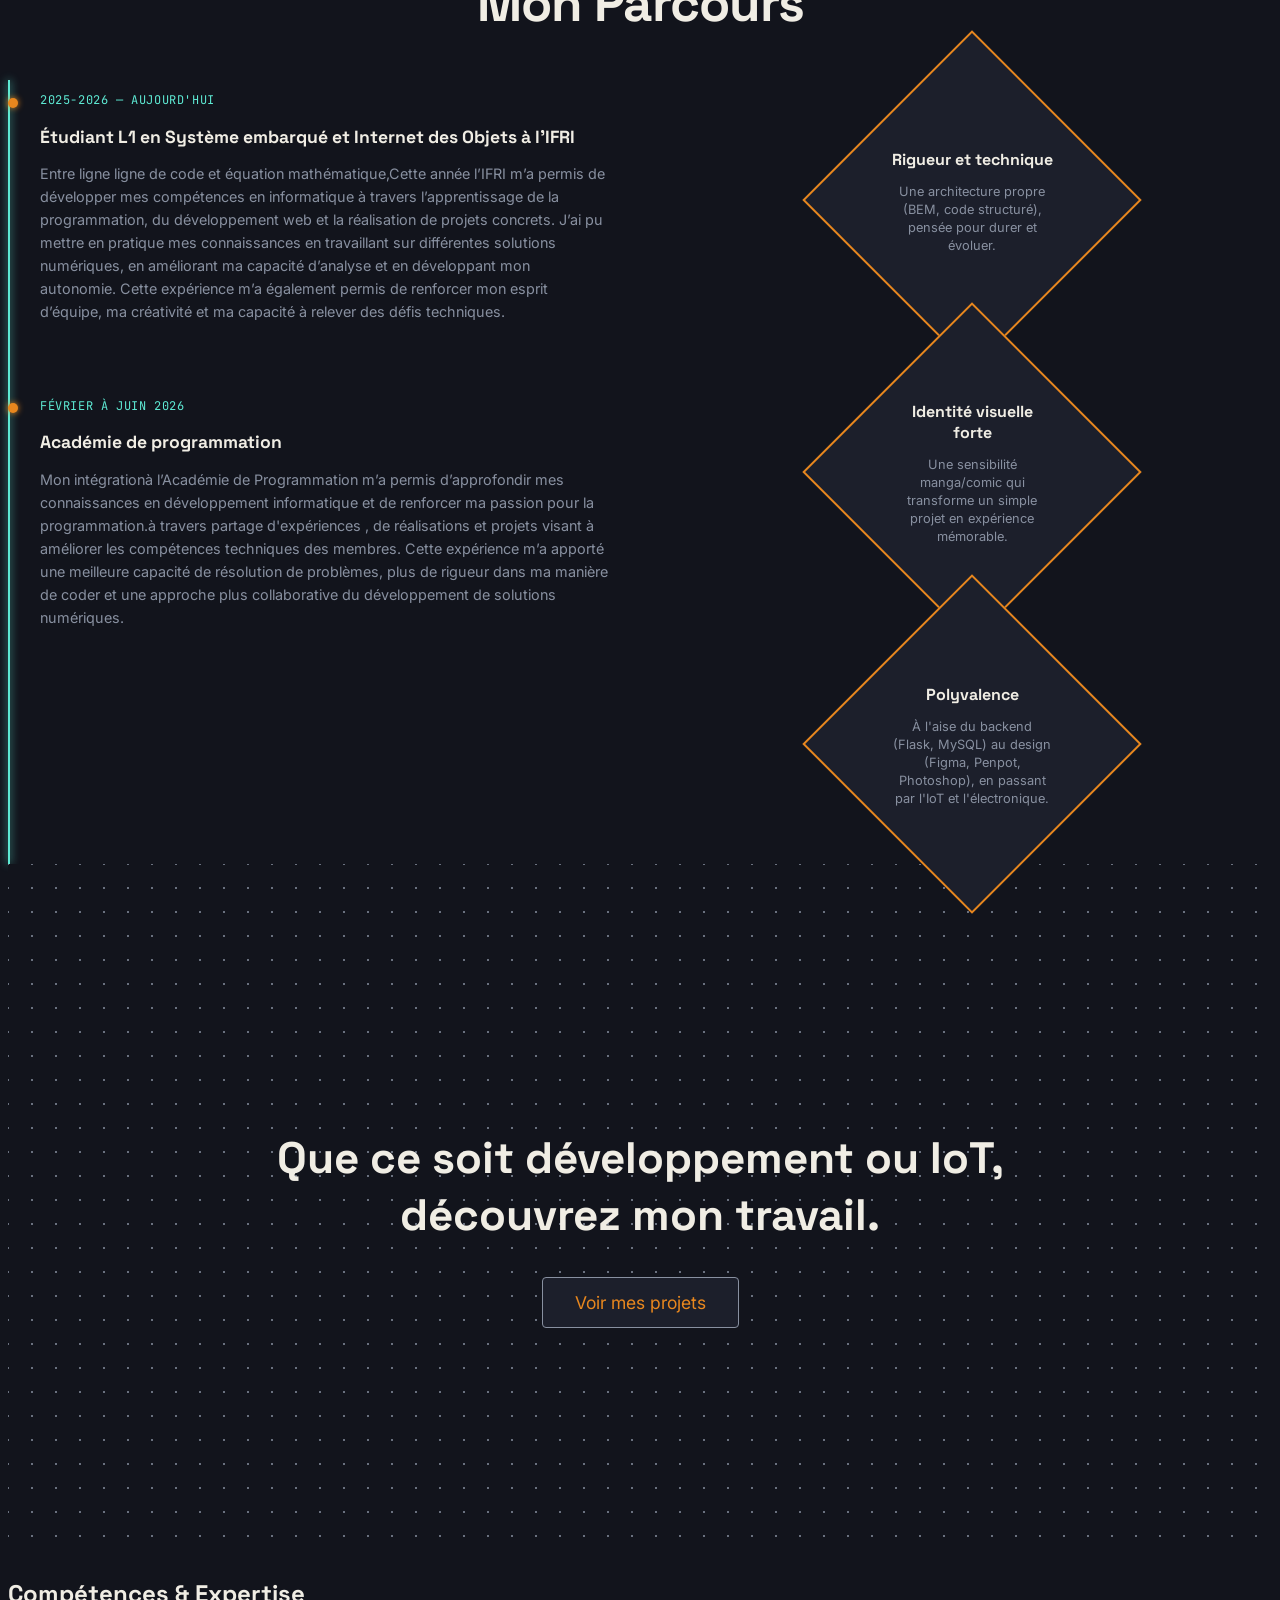
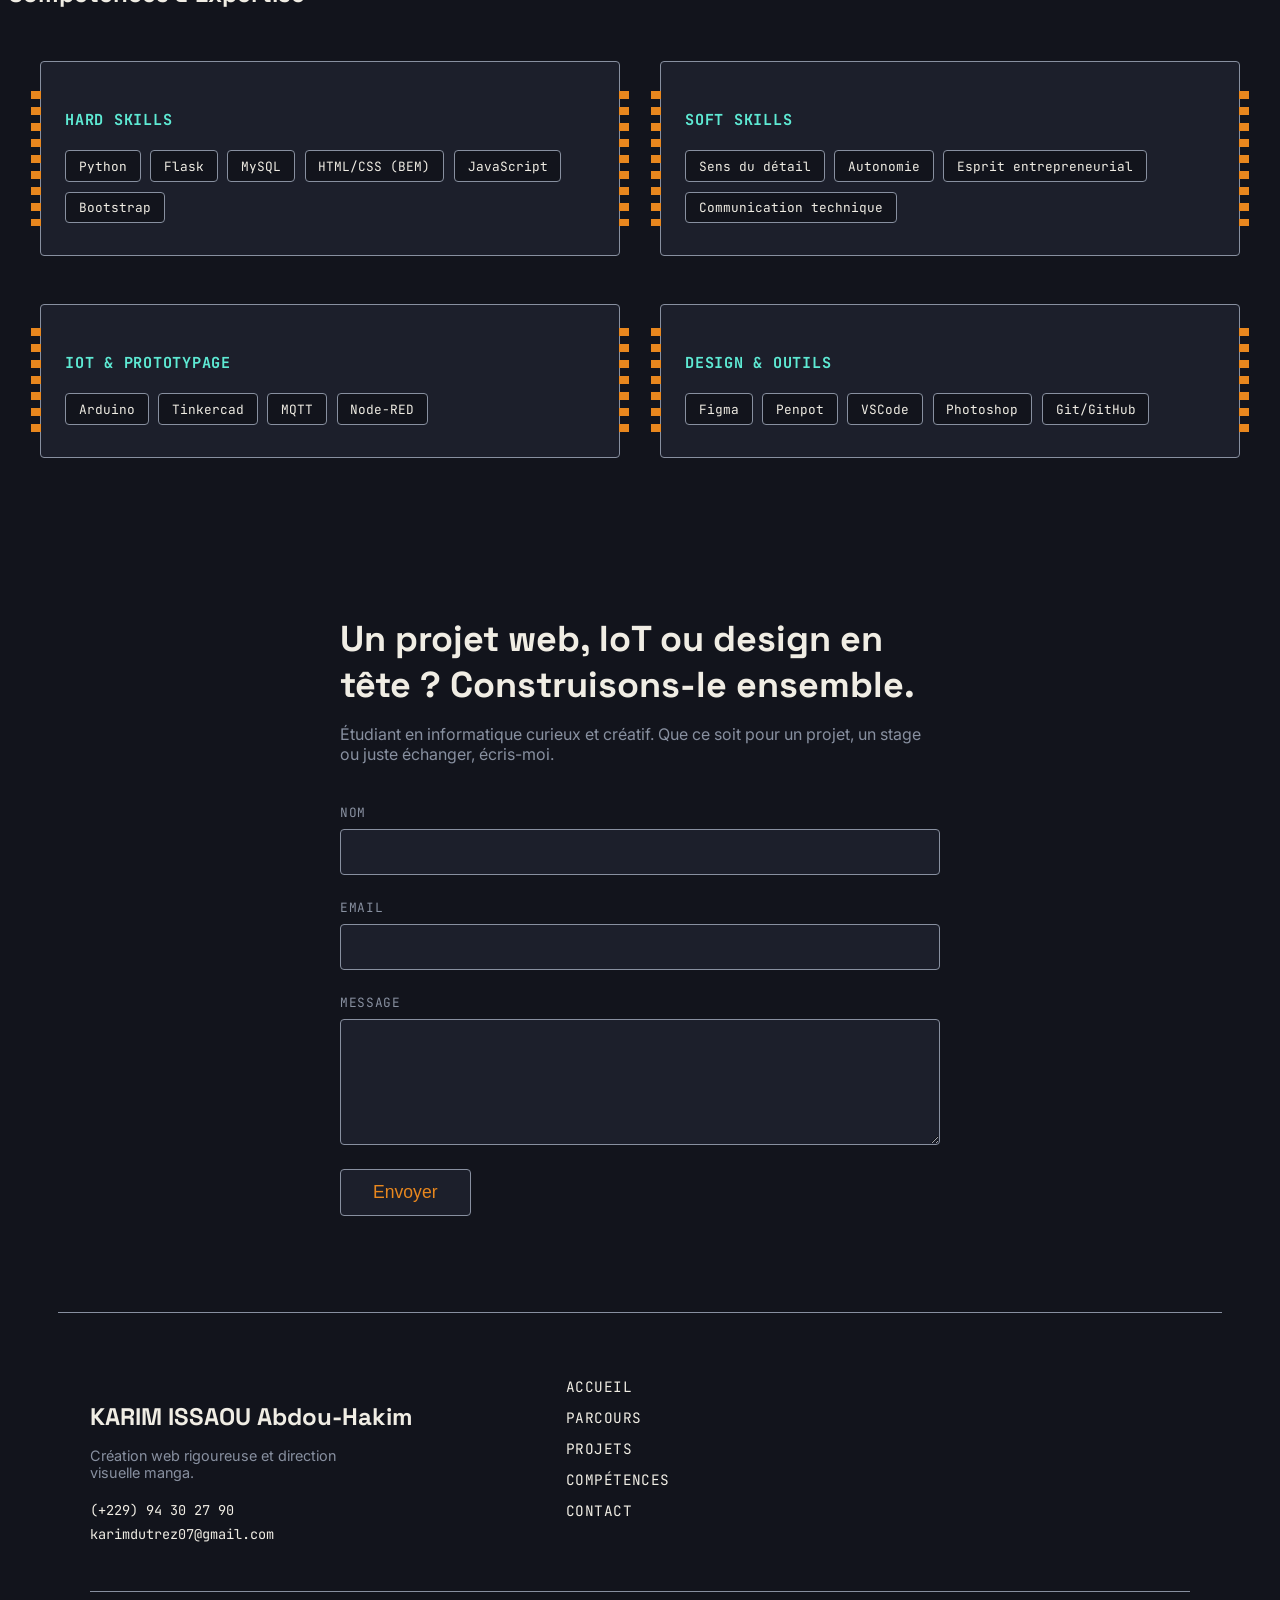
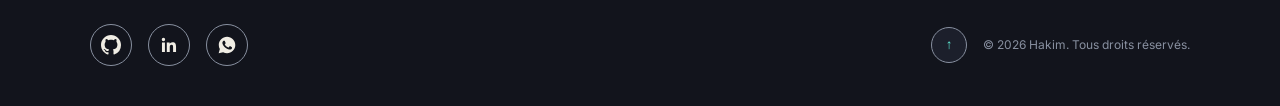
==== commit 9cf7c874: "ajout de la section présentation de mon parcours et de mes expériences dans le fichier index.html, a" ====
--- a/index.html
+++ b/index.html
@@ -20,9 +20,11 @@
 </button>
 
 <nav id="site-nav" class="site-nav" aria-label="Navigation principale">
+  <a href="#presentation">Présentation</a>
+  <a href="#competences">Compétences</a>
   <a href="#parcours">Parcours</a>
   <a href="#projets">Projets</a>
-  <a href="#competences">Compétences &amp; Expertise</a>
+  <a href="#services">Services</a>
   <a href="#contact">Contact</a>
 </nav>
     </header>
@@ -31,7 +33,10 @@
         <section id="hero" class="hero">
             <canvas class="hero__canvas"></canvas>
             <div class="hero__content">
-                <h1 class="hero__title">Développeur &amp; Designer.</h1>
+               <h1 class="hero__title">
+                <span class="hero__title-visible" aria-hidden="true"></span>
+                <span class="hero__title-sr-only sr-only">Développeur & Designer.</span>
+                </h1>            
                 <p class="hero__subtitle">Entre lignes de code et traits d'encre, je construis des expériences qui ont du caractère.</p>
                 <p class="hero__description">Des applications web robustes et des interfaces qui sortent du lot — nourries par une sensibilité graphique manga/comic assumée. Du backend Flask à la mise en page Figma, je donne une identité forte à chaque projet.</p>
             <div class="hero__cta-group">
@@ -45,35 +50,79 @@
             </div>
         </section>
 
-        <section id="parcours" class="parcours">
-            <div class="parcours__visual">
-            <h2 class="parcours__title">Mon Parcours</h2>
-            <p class="parcours__description">Étudiant en informatique à l'IFRI, je navigue entre deux passions qui se nourrissent l'une l'autre : le développement web et le design graphique à l'esthétique manga/comic. Du développement d'IFRI_MentorLink, une plateforme de mentorat étudiant, au développement d'un mockup institutionnel en passant par une landing page complète. Que ce soit en Python, en HTML/CSS structuré, en Flask ou sur Figma/Photoshop, j'aime construire des choses qui ont du sens ET du style.</p>
-            </div>
-            <div class="parcours__strengths">
-                <article class="parcours__strength">
-                    <div class="parcours__strength-diamond"></div>
-                    <div class="parcours__strength-content">
-                    <h3 class="parcours__strength-title">Rigueur et technique</h3>
-                    <p class="parcours__strength-text">Une architecture propre (BEM, code structuré), pensée pour durer et évoluer.</p>
-                    </div>
-               </article>
-                <article class="parcours__strength">
-                    <div class="parcours__strength-diamond"></div>
-                    <div class="parcours__strength-content">
-                        <h3 class="parcours__strength-title">Identité visuelle forte</h3>
-                        <p class="parcours__strength-text">Une sensibilité manga/comic qui transforme un simple projet en expérience mémorable.</p>
-                    </div>
-                </article>
-                <article class="parcours__strength">
-                    <div class="parcours__strength-diamond"></div>
-                    <div class="parcours__strength-content">
-                        <h3 class="parcours__strength-title">Polyvalence</h3>
-                        <p class="parcours__strength-text">À l'aise du backend (Flask, MySQL) au design (Figma, Penpot, Photoshop), en passant par l'IoT et l'électronique.</p>
-                    </div>
-                </article>
-            </div>
+        <section id="presentation" class="presentation">
+                    <div class="presentation__visual">
+            <div class="presentation__avatar-placeholder">
+                <span class="presentation__avatar-placeholder-text">Photo / Illustration à venir</span>
+             </div>
+        </div>
+
+        <div class="presentation__text">
+            <p class="presentation__eyebrow">Qui suis-je</p>
+            <h2 class="presentation__title">Développeur curieux, designer dans l'âme.</h2>
+            <p class="presentation__body">
+             Étudiant en informatique à l'IFRI (Université d'Abomey-Calavi), je navigue entre le développement web,
+            l'IoT et le design graphique. J'aime comprendre comment les choses fonctionnent — qu'il s'agisse
+            d'un algorithme de matching, d'un capteur qui détecte un mouvement, ou d'une mise en page qui capte l'œil.
+            Mon approche : rigueur technique d'un côté, sensibilité visuelle de l'autre, et les deux se nourrissent
+            constamment l'un l'autre.
+            </p>
+        </div>
+
         </section>
+
+        
+<section id="parcours" class="parcours">
+  <h2 class="parcours__title">Mon Parcours</h2>
+
+  <div class="parcours__columns">
+    <!-- Colonne 1 : timeline chronologique -->
+    <div class="parcours__timeline">
+      <div class="parcours__milestone">
+        <div class="parcours__milestone-marker"></div>
+        <div class="parcours__milestone-content">
+          <p class="parcours__milestone-date">2025-2026 — Aujourd'hui</p>
+          <h3 class="parcours__milestone-title">Étudiant L1 en Système embarqué et Internet des Objets à l'IFRI</h3>
+          <p class="parcours__milestone-text">Entre ligne ligne de code et équation mathématique,Cette année l’IFRI m’a permis de développer mes compétences en informatique à travers l’apprentissage de la programmation, du développement web et la réalisation de projets concrets. J’ai pu mettre en pratique mes connaissances en travaillant sur différentes solutions numériques, en améliorant ma capacité d’analyse et en développant mon autonomie. Cette expérience m’a également permis de renforcer mon esprit d’équipe, ma créativité et ma capacité à relever des défis techniques.</p>
+        </div>
+      </div>
+
+      <div class="parcours__milestone">
+        <div class="parcours__milestone-marker"></div>
+        <div class="parcours__milestone-content">
+          <p class="parcours__milestone-date">février à juin 2026</p>
+          <h3 class="parcours__milestone-title">Académie de programmation</h3>
+          <p class="parcours__milestone-text">Mon intégrationà l’Académie de Programmation m’a permis d’approfondir mes connaissances en développement informatique et de renforcer ma passion pour la programmation.à travers partage d'expériences , de réalisations  et projets visant à améliorer les compétences techniques des membres. Cette expérience m’a apporté une meilleure capacité de résolution de problèmes, plus de rigueur dans ma manière de coder et une approche plus collaborative du développement de solutions numériques.</p>
+        </div>
+      </div>
+    </div>
+
+    <!-- Colonne 2 : les 3 losanges existants -->
+    <div class="parcours__strengths">
+      <article class="parcours__strength">
+        <div class="parcours__strength-diamond"></div>
+        <div class="parcours__strength-content">
+          <h3 class="parcours__strength-title">Rigueur et technique</h3>
+          <p class="parcours__strength-text">Une architecture propre (BEM, code structuré), pensée pour durer et évoluer.</p>
+        </div>
+      </article>
+      <article class="parcours__strength">
+        <div class="parcours__strength-diamond"></div>
+        <div class="parcours__strength-content">
+          <h3 class="parcours__strength-title">Identité visuelle forte</h3>
+          <p class="parcours__strength-text">Une sensibilité manga/comic qui transforme un simple projet en expérience mémorable.</p>
+        </div>
+      </article>
+      <article class="parcours__strength">
+        <div class="parcours__strength-diamond"></div>
+        <div class="parcours__strength-content">
+          <h3 class="parcours__strength-title">Polyvalence</h3>
+          <p class="parcours__strength-text">À l'aise du backend (Flask, MySQL) au design (Figma, Penpot, Photoshop), en passant par l'IoT et l'électronique.</p>
+        </div>
+      </article>
+    </div>
+  </div>
+</section>
 
     <section id="projets" class="projets">
         <canvas class="projets__canvas bg-canvas"></canvas>
--- a/styles.css
+++ b/styles.css
@@ -206,8 +206,216 @@
   position: relative;
   z-index: 1;
 }
-
+.sr-only {
+  position: absolute;
+  width: 1px;
+  height: 1px;
+  padding: 0;
+  margin: -1px;
+  overflow: hidden;
+  clip: rect(0, 0, 0, 0);
+  white-space: nowrap;
+  border: 0;
+}
+
+.hero__title-visible::after {
+  content: '|';
+  color: var(--color-signal);
+  animation: cursor-blink 0.8s step-end infinite;
+}
+
+@keyframes cursor-blink {
+  0%, 50% { opacity: 1; }
+  51%, 100% { opacity: 0; }
+}
+
+/* === Presentation === */
+
+.presentation {
+  display: flex;
+  align-items: center;
+  gap: 4rem;
+  padding: 6rem 2rem;
+  max-width: 1100px;
+  margin: 0 auto;
+}
+
+.presentation__text {
+  flex: 1.2;
+}
+
+.presentation__eyebrow {
+  font-family: 'JetBrains Mono', monospace;
+  font-size: 0.8rem;
+  text-transform: uppercase;
+  letter-spacing: 0.05em;
+  color: var(--color-signal);
+  margin-bottom: 0.75rem;
+}
+
+.presentation__title {
+  font-size: clamp(24px, 3vw, 34px);
+  margin-bottom: 1.25rem;
+  line-height: 1.25;
+}
+
+.presentation__body {
+  color: var(--color-graphite);
+  line-height: 1.7;
+  max-width: 60ch;
+}
+
+.presentation__visual {
+  flex: 1;
+  display: flex;
+  justify-content: center;
+  order: -1; /* passe avant .presentation__text visuellement, sans toucher au HTML */
+}
+
+/* Le cadre placeholder, avec des coins façon "viseur technique" plutôt qu'un simple rectangle vide */
+.presentation__avatar-placeholder {
+  position: relative;
+  width: 280px;
+  height: 340px;
+  border: 1px dashed var(--color-graphite);
+  border-radius: 8px;
+  display: flex;
+  align-items: center;
+  justify-content: center;
+  background-color: var(--color-ink-soft);
+}
+
+/* 4 coins en L, façon viseur d'appareil photo/scanner */
+.presentation__avatar-placeholder::before,
+.presentation__avatar-placeholder::after {
+  content: '';
+  position: absolute;
+  width: 24px;
+  height: 24px;
+  border-color: var(--color-solder);
+  border-style: solid;
+}
+
+.presentation__avatar-placeholder::before {
+  top: -1px;
+  left: -1px;
+  border-width: 2px 0 0 2px;
+}
+
+.presentation__avatar-placeholder::after {
+  bottom: -1px;
+  right: -1px;
+  border-width: 0 2px 2px 0;
+}
+
+.presentation__avatar-placeholder-text {
+  font-family: 'JetBrains Mono', monospace;
+  font-size: 0.8rem;
+  color: var(--color-graphite);
+  text-align: center;
+  padding: 1rem;
+}
+
+@media (max-width: 768px) {
+  .presentation {
+    flex-direction: column;
+    text-align: center;
+  }
+  .presentation__body {
+    margin: 0 auto;
+  }
+}
 /* === Parcours === */
+.parcours__columns {
+  display: grid;
+  grid-template-columns: 1fr 1fr;
+  gap: 4rem;
+  margin-top: 3rem;
+}
+
+/* --- Colonne 1 : timeline --- */
+.parcours__timeline {
+  position: relative;
+  padding-left: 2rem;
+}
+
+.parcours__timeline::before {
+  content: '';
+  position: absolute;
+  left: 0;
+  top: 0;
+  bottom: 0;
+  width: 2px;
+  background-color: var(--color-signal);
+  box-shadow: 0 0 8px var(--color-signal);
+}
+
+.parcours__milestone {
+  position: relative;
+  padding-bottom: 3rem;
+}
+
+.parcours__milestone-marker {
+  position: absolute;
+  left: -2rem;
+  top: 0.35rem;
+  width: 10px;
+  height: 10px;
+  border-radius: 50%;
+  background-color: var(--color-solder);
+  box-shadow: 0 0 6px var(--color-solder);
+}
+
+.parcours__milestone-date {
+  font-family: 'JetBrains Mono', monospace;
+  font-size: 0.75rem;
+  color: var(--color-signal);
+  text-transform: uppercase;
+  letter-spacing: 0.05em;
+  margin-bottom: 0.4rem;
+}
+
+.parcours__milestone-title {
+  font-size: 1.1rem;
+  margin-bottom: 0.5rem;
+}
+
+.parcours__milestone-text {
+  color: var(--color-graphite);
+  font-size: 0.9rem;
+  line-height: 1.6;
+}
+
+/* --- Colonne 2 : losanges, maintenant empilés verticalement --- */
+.parcours__strengths {
+  position: relative;
+  display: flex;
+  flex-direction: column; /* changé : était "row" avant */
+  align-items: center;
+  gap: 2rem;
+}
+
+/* La ligne de connexion devient verticale au lieu d'horizontale */
+.parcours__strengths::before {
+  content: '';
+  position: absolute;
+  top: 0;
+  bottom: 0;
+  left: 50%;
+  width: 2px;
+  background-color: var(--color-signal);
+  box-shadow: 0 0 8px var(--color-signal);
+  z-index: 0;
+}
+
+/* Les losanges gardent leur style existant (diamond, content, pulse...) inchangé */
+
+@media (max-width: 900px) {
+  .parcours__columns {
+    grid-template-columns: 1fr;
+    gap: 3rem;
+  }
+}
 .parcours__title {
   font-weight: 800;
   font-size: clamp(28px, 4vw, 52px);
@@ -219,38 +427,6 @@
   display: flex;
   position: relative;
   z-index: 1;
-}
-
-.parcours__description {
-  font-family: 'JetBrains Mono', monospace;
-  text-align: center;
-  padding: 20px;
-  margin: 20px auto;
-  width: fit-content;
-  border: 3px solid var(--color-signal);  
-  border-radius: 10px;
-  color: var(--color-paper);               
-  background-color: var(--color-ink-soft); 
-}
-
-.parcours__strengths {
-  position: relative;
-  display: flex;
-  justify-content: space-between;
-  align-items: center;
-  padding: 3rem 4rem; /*pour absorber le débordement des losanges tournés */
-}
-
-.parcours__strengths::before {
-  content: '';
-  position: absolute;
-  left: 0;
-  right: 0;
-  top: 50%;
-  height: 2px;
-  background-color: var(--color-signal);
-  box-shadow: 0 0 8px var(--color-signal);
-  z-index: 0;
 }
 
 .parcours__strength {
@@ -535,6 +711,119 @@
 .project-overlay__links a:hover {
   border-color: var(--color-solder);
   color: var(--color-solder);
+}
+.project-overlay__process {
+  display: grid;
+  grid-template-columns: repeat(auto-fill, minmax(140px, 1fr));
+  gap: 1rem;
+}
+
+.project-overlay__thumb {
+  display: flex;
+  flex-direction: column;
+  background: none;
+  border: 1px solid var(--color-graphite);
+  border-radius: 6px;
+  padding: 0;
+  cursor: pointer;
+  overflow: hidden;
+  font-family: inherit;
+  color: var(--color-paper);
+  transition: border-color 0.25s ease;
+}
+
+.project-overlay__thumb:hover {
+  border-color: var(--color-signal);
+}
+
+.project-overlay__thumb img {
+  width: 100%;
+  height: 100px;
+  object-fit: cover;
+}
+
+.project-overlay__thumb-placeholder {
+  height: 100px;
+  display: flex;
+  align-items: center;
+  justify-content: center;
+  background-color: var(--color-ink);
+  color: var(--color-graphite);
+  font-family: 'JetBrains Mono', monospace;
+  font-size: 0.7rem;
+  text-transform: uppercase;
+}
+
+.project-overlay__thumb-caption {
+  font-size: 0.7rem;
+  padding: 0.5rem;
+  color: var(--color-graphite);
+  text-align: left;
+}
+
+/* === Lightbox === */
+.lightbox {
+  position: fixed;
+  inset: 0;
+  z-index: 400; /* au-dessus de .project-overlay qui est à 300 */
+  background-color: rgba(18, 20, 28, 0.95);
+  display: flex;
+  align-items: center;
+  justify-content: center;
+  opacity: 0;
+  visibility: hidden;
+  transition: opacity 0.3s ease;
+}
+
+.lightbox.is-open {
+  opacity: 1;
+  visibility: visible;
+}
+
+.lightbox__inner {
+  max-width: 80vw;
+  text-align: center;
+}
+
+.lightbox__inner img {
+  max-width: 100%;
+  max-height: 70vh;
+  border-radius: 8px;
+}
+
+.lightbox__placeholder {
+  width: 400px;
+  max-width: 100%;
+  height: 300px;
+  display: flex;
+  align-items: center;
+  justify-content: center;
+  background-color: var(--color-ink-soft);
+  border: 1px dashed var(--color-graphite);
+  border-radius: 8px;
+  color: var(--color-graphite);
+  font-family: 'JetBrains Mono', monospace;
+  text-transform: uppercase;
+}
+
+.lightbox__caption {
+  margin-top: 1rem;
+  color: var(--color-paper);
+  font-size: 0.9rem;
+}
+
+.lightbox__close {
+  position: fixed;
+  top: 1.5rem;
+  right: 1.5rem;
+  width: 44px;
+  height: 44px;
+  border-radius: 50%;
+  border: 1px solid var(--color-graphite);
+  background-color: var(--color-ink-soft);
+  color: var(--color-paper);
+  font-size: 1.5rem;
+  cursor: pointer;
 }
 
 /* === Header positionning fix === */
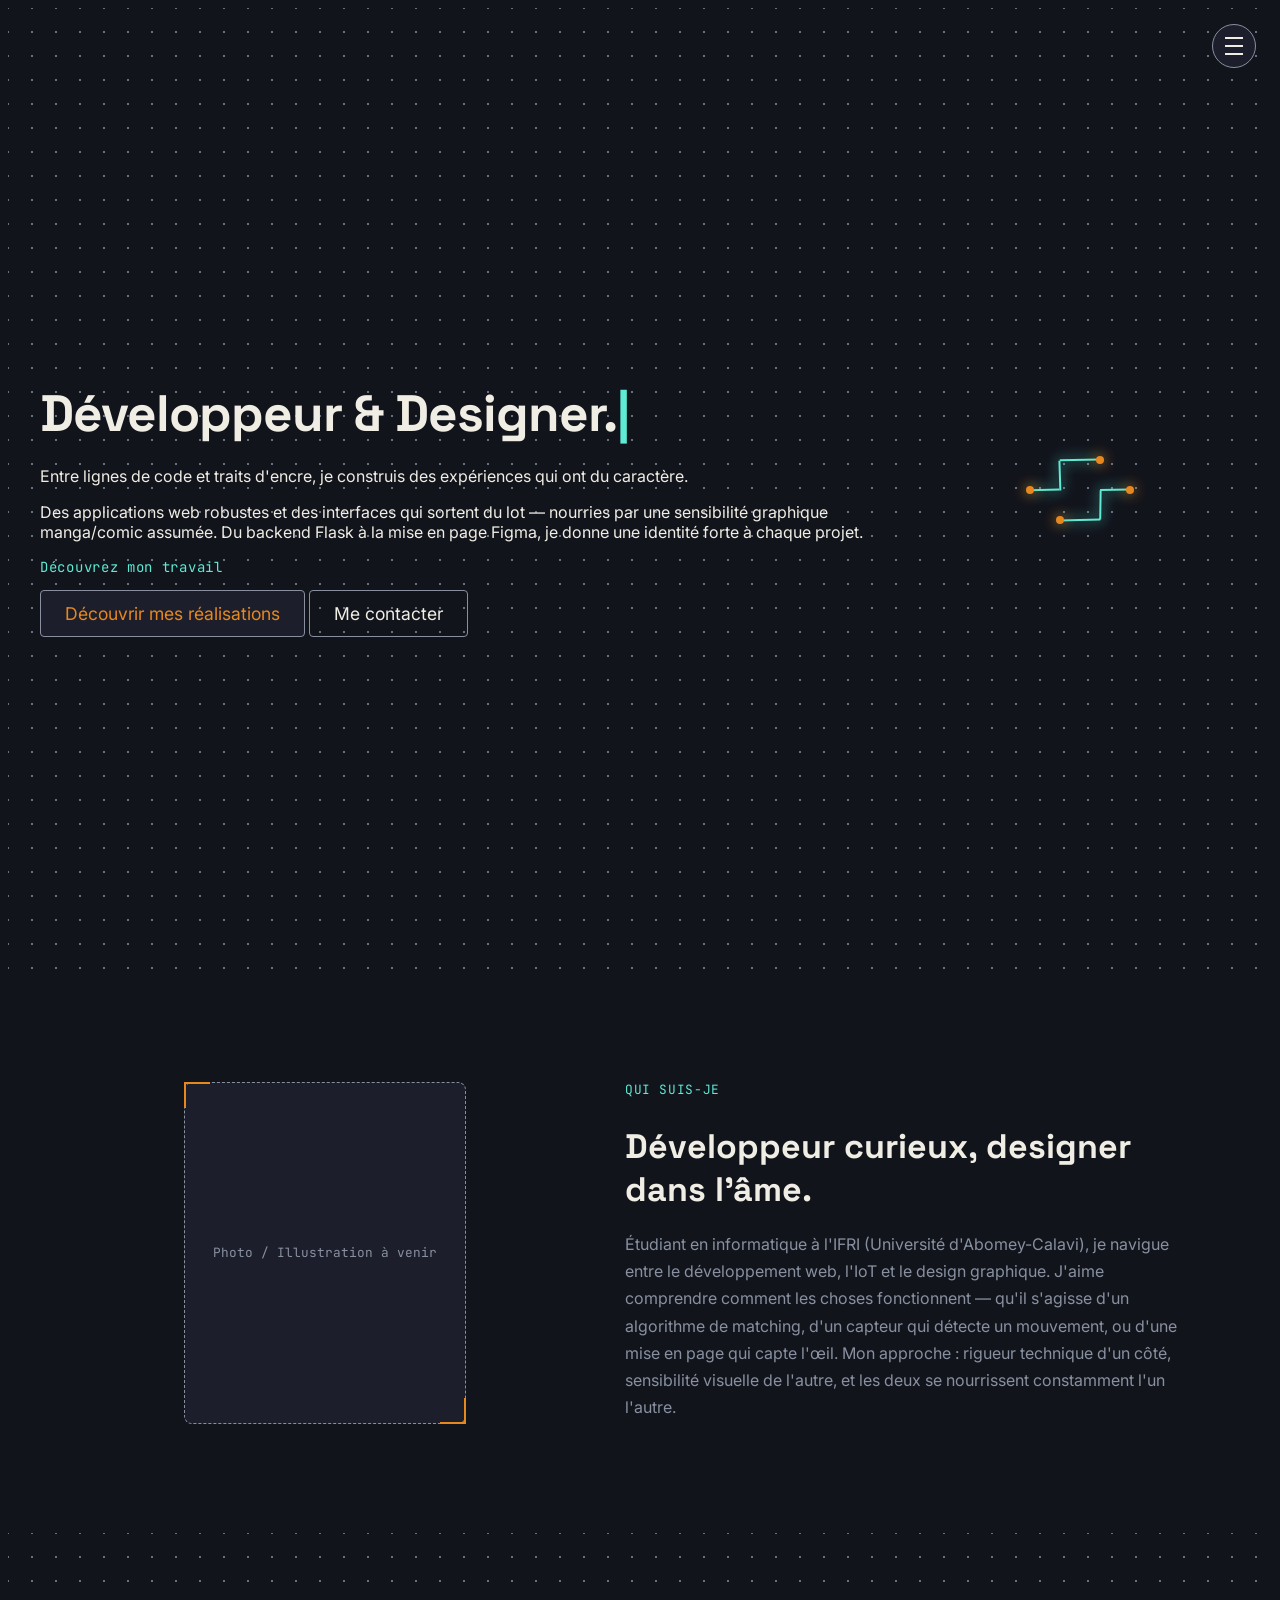
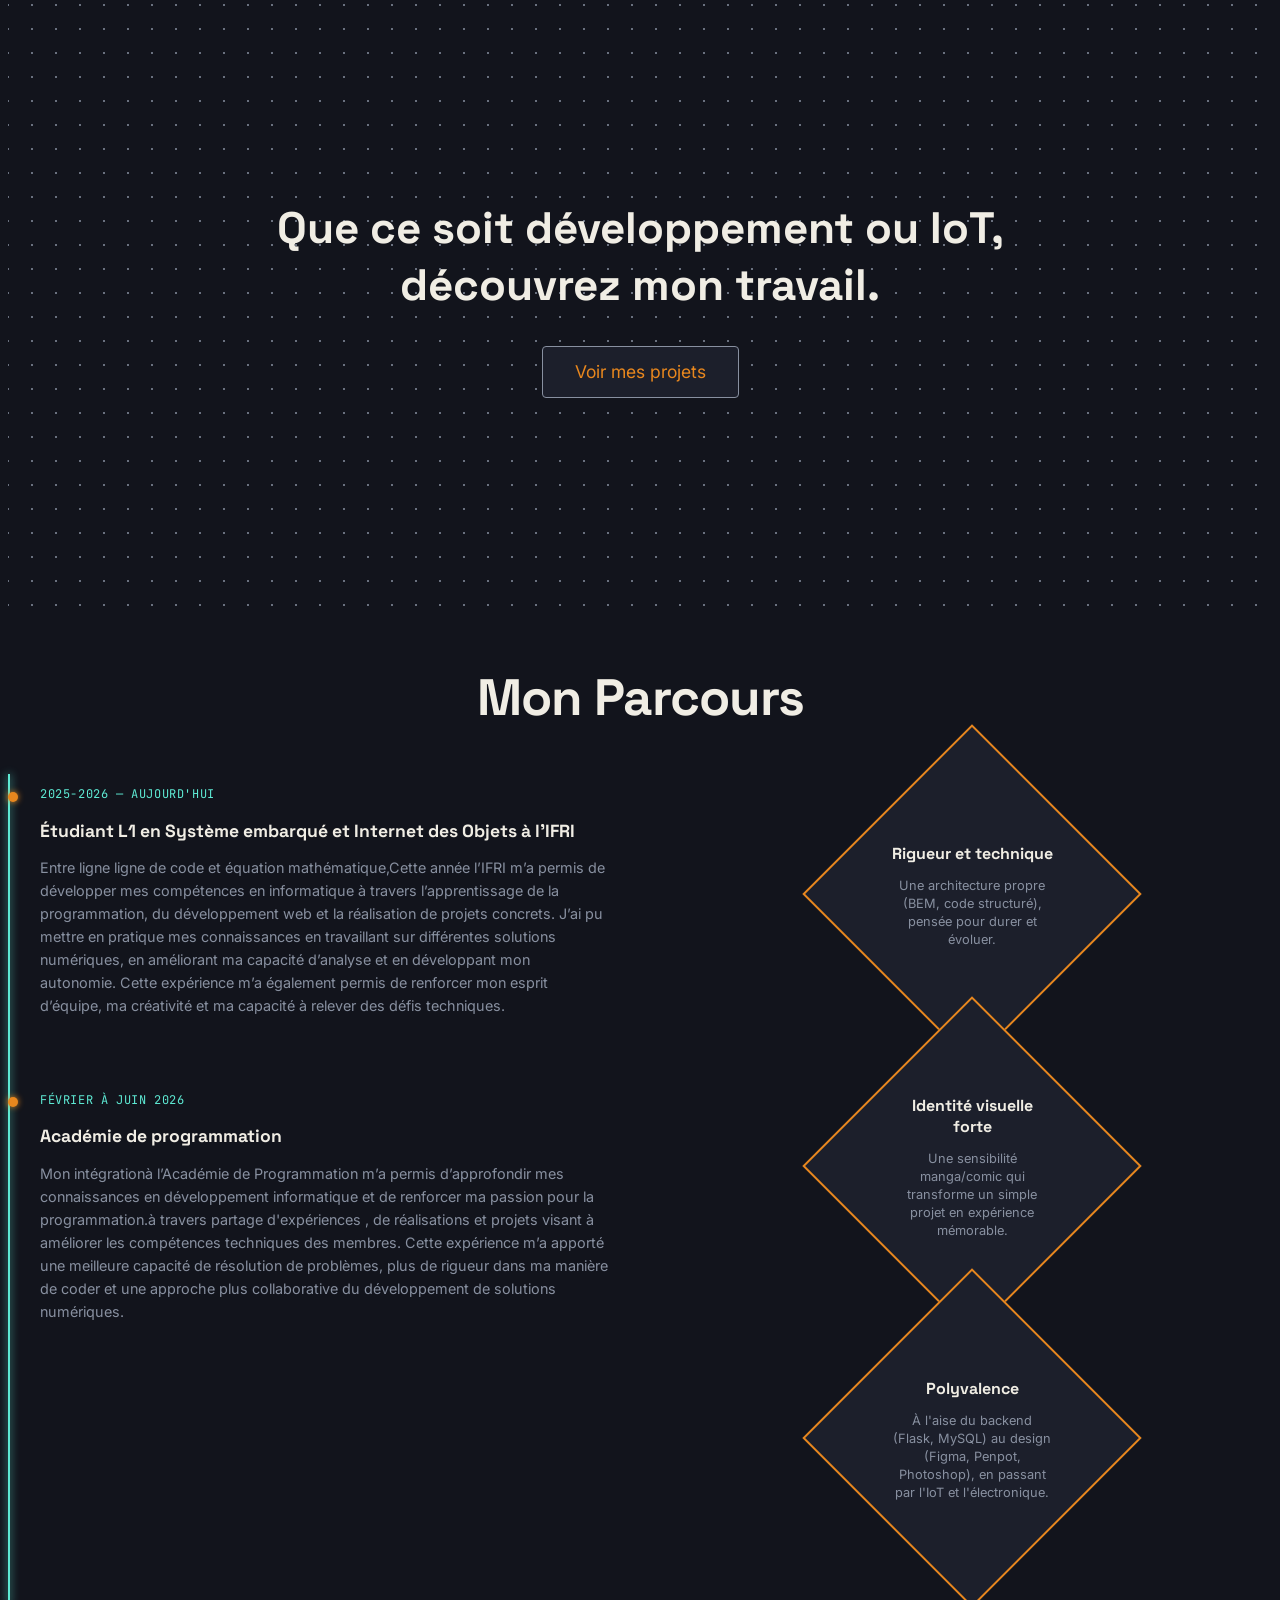
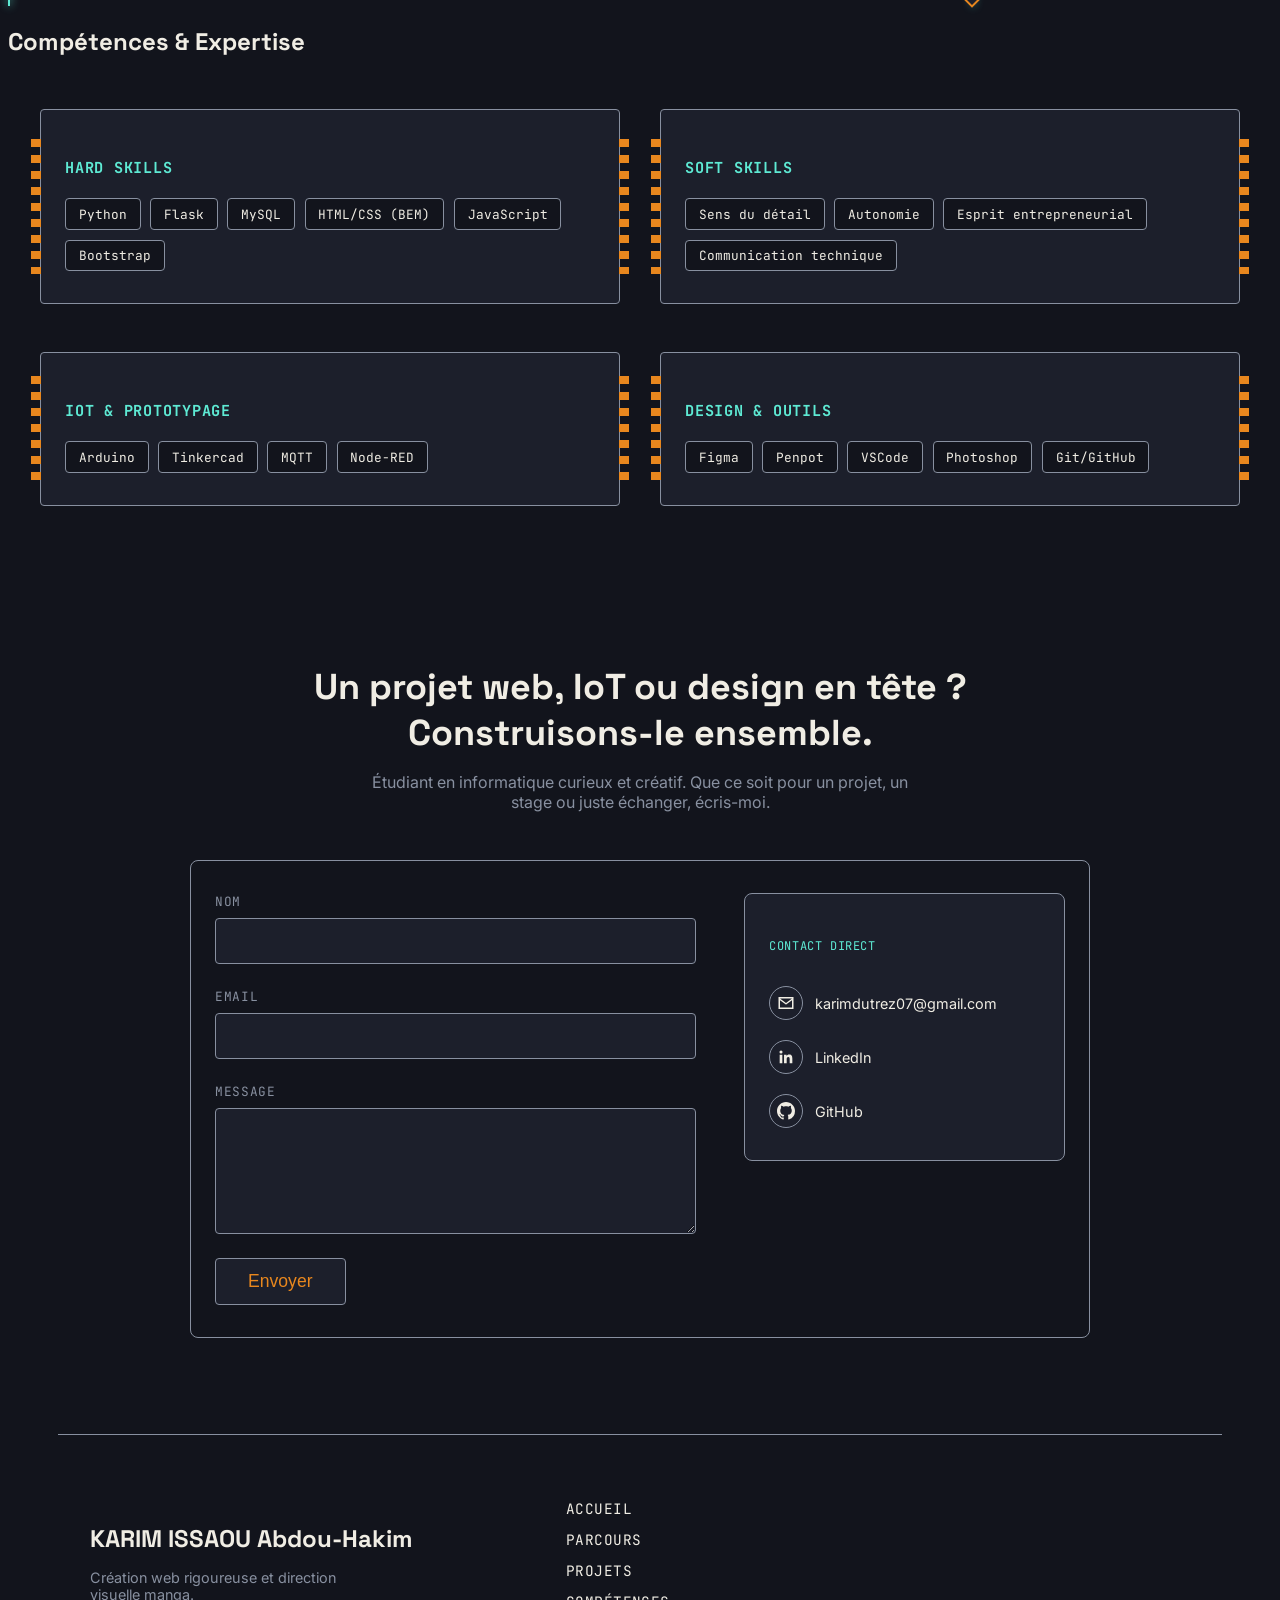
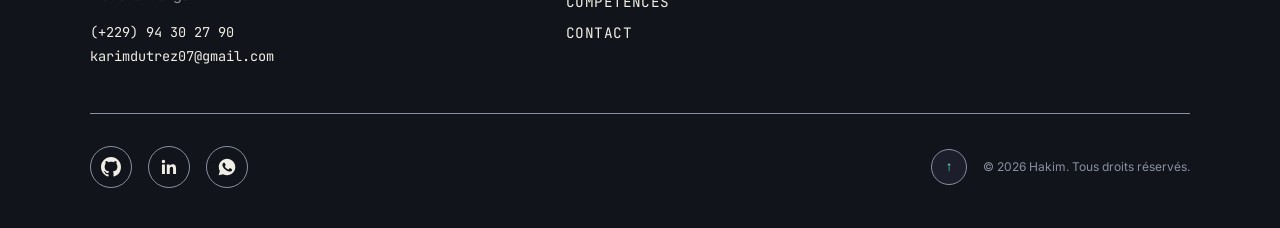
==== commit 5ca0de55: "B" ====
--- a/index.html
+++ b/index.html
@@ -24,7 +24,6 @@
   <a href="#competences">Compétences</a>
   <a href="#parcours">Parcours</a>
   <a href="#projets">Projets</a>
-  <a href="#services">Services</a>
   <a href="#contact">Contact</a>
 </nav>
     </header>
@@ -71,7 +70,13 @@
 
         </section>
 
-        
+            <section id="projets" class="projets">
+        <canvas class="projets__canvas bg-canvas"></canvas>
+          <div class="projets__cta-content">
+              <h2 class="projets__title">Que ce soit développement ou IoT,<br>découvrez mon travail.</h2>
+              <a href="projet.html" class="projets__cta-button">Voir mes projets</a>
+         </div>
+    </section>
 <section id="parcours" class="parcours">
   <h2 class="parcours__title">Mon Parcours</h2>
 
@@ -124,14 +129,6 @@
   </div>
 </section>
 
-    <section id="projets" class="projets">
-        <canvas class="projets__canvas bg-canvas"></canvas>
-          <div class="projets__cta-content">
-              <h2 class="projets__title">Que ce soit développement ou IoT,<br>découvrez mon travail.</h2>
-              <a href="projet.html" class="projets__cta-button">Voir mes projets</a>
-         </div>
-    </section>
-
         <section id="competences" class="competences">
   <h2 class="competences__title">Compétences & Expertise</h2>
 
@@ -179,30 +176,53 @@
       </div>
     </article>
   </div>
-</section>
-
-        <section id="contact" class="contact">
-  <h2 class="contact__title">Un projet web, IoT ou design en tête ? Construisons-le ensemble.</h2>
-  <p class="contact__intro">Étudiant en informatique curieux et créatif. Que ce soit pour un projet, un stage ou juste échanger, écris-moi.</p>
-
-  <form class="contact__form" action="https://formspree.io/f/xeeywagy" method="POST">
-    <div class="contact__field">
-      <label for="name">Nom</label>
-      <input type="text" id="name" name="name" required>
-    </div>
-
-    <div class="contact__field">
-      <label for="email">Email</label>
-      <input type="email" id="email" name="email" required>
-    </div>
-
-    <div class="contact__field">
-      <label for="message">Message</label>
-      <textarea id="message" name="message" rows="5" required></textarea>
-    </div>
-
-    <button type="submit" class="contact__submit">Envoyer</button>
-  </form>
+        </section>
+
+<section id="contact" class="contact">
+  <div class="contact__intro-block">
+    <h2 class="contact__title">Un projet web, IoT ou design en tête ? Construisons-le ensemble.</h2>
+    <p class="contact__intro">Étudiant en informatique curieux et créatif. Que ce soit pour un projet, un stage ou juste échanger, écris-moi.</p>
+  </div>
+
+  <div class="contact__columns">
+    <form class="contact__form" action="https://formspree.io/f/TON_ID_ICI" method="POST">
+      <div class="contact__field">
+        <label for="name">Nom</label>
+        <input type="text" id="name" name="name" required>
+      </div>
+      <div class="contact__field">
+        <label for="email">Email</label>
+        <input type="email" id="email" name="email" required>
+      </div>
+      <div class="contact__field">
+        <label for="message">Message</label>
+        <textarea id="message" name="message" rows="5" required></textarea>
+      </div>
+      <button type="submit" class="contact__submit">Envoyer</button>
+    </form>
+
+    <div class="contact__direct">
+      <p class="contact__direct-label">Contact direct</p>
+      <a href="mailto:karimdutrez07@gmail.com" class="contact__direct-link">
+        <span class="contact__direct-icon">
+          <svg viewBox="0 0 24 24" width="18" height="18" fill="currentColor"><path d="M2 4h20v16H2V4zm2 2v.01L12 12l8-5.99V6H4zm16 2.24l-7.4 5.55a1 1 0 0 1-1.2 0L4 8.24V18h16V8.24z"/></svg>
+        </span>
+        karimdutrez07@gmail.com
+      </a>
+      <a href="https://www.linkedin.com/in/hakim-issaou-676a4a39b" target="_blank" rel="noopener noreferrer" class="contact__direct-link">
+        <span class="contact__direct-icon">
+          <svg viewBox="0 0 24 24" width="18" height="18" fill="currentColor"><path d="M20.45 20.45h-3.55v-5.57c0-1.33-.025-3.04-1.85-3.04-1.855 0-2.14 1.445-2.14 2.94v5.67H9.36V9h3.41v1.56h.05c.475-.9 1.635-1.85 3.365-1.85 3.6 0 4.265 2.37 4.265 5.455v6.28zM5.34 7.43a2.06 2.06 0 1 1 0-4.12 2.06 2.06 0 0 1 0 4.12zM7.12 20.45H3.56V9h3.56v11.45z"/></svg>
+        </span>
+        LinkedIn
+      </a>
+      <a href="https://github.com/Kim-AII" target="_blank" rel="noopener noreferrer" class="contact__direct-link">
+        <span class="contact__direct-icon">
+          <svg viewBox="0 0 24 24" width="18" height="18" fill="currentColor"><path d="M12 0C5.37 0 0 5.37 0 12c0 5.31 3.435 9.795 8.205 11.385.6.105.825-.255.825-.57 0-.285-.015-1.23-.015-2.235-3.015.555-3.795-.735-4.035-1.41-.135-.345-.72-1.41-1.23-1.695-.42-.225-1.02-.78-.015-.795.945-.015 1.62.87 1.845 1.23 1.08 1.815 2.805 1.305 3.495.99.105-.78.42-1.305.765-1.605-2.67-.3-5.46-1.335-5.46-5.925 0-1.305.465-2.385 1.23-3.225-.12-.3-.54-1.53.12-3.18 0 0 1.005-.315 3.3 1.23.96-.27 1.98-.405 3-.405s2.04.135 3 .405c2.295-1.56 3.3-1.23 3.3-1.23.66 1.65.24 2.88.12 3.18.765.84 1.23 1.905 1.23 3.225 0 4.605-2.805 5.625-5.475 5.925.435.375.81 1.095.81 2.22 0 1.605-.015 2.895-.015 3.3 0 .315.225.69.825.57A12.02 12.02 0 0 0 24 12c0-6.63-5.37-12-12-12z"/></svg>
+        </span>
+        GitHub
+      </a>
+    </div>
+  </div>
 </section>
     </main>
 
@@ -213,7 +233,7 @@
       <p class="site-footer__tagline">Création web rigoureuse et direction visuelle manga.</p>
       <div class="site-footer__contact">
         <a href="tel:+22994302790">(+229) 94 30 27 90</a>
-        <a href="mailto:hakim.issaou@example.com">karimdutrez07@gmail.com</a>
+        <a href="mailto:karimdutrez07@gmail.com">karimdutrez07@gmail.com</a>
       </div>
     </div>
 
--- a/styles.css
+++ b/styles.css
@@ -388,11 +388,12 @@
 
 /* --- Colonne 2 : losanges, maintenant empilés verticalement --- */
 .parcours__strengths {
-  position: relative;
-  display: flex;
   flex-direction: column; /* changé : était "row" avant */
+  position: relative;
+  display: flex;
   align-items: center;
   gap: 2rem;
+  padding-bottom: 3rem; /* absorbe le débordement du dernier losange */
 }
 
 /* La ligne de connexion devient verticale au lieu d'horizontale */
@@ -486,6 +487,11 @@
   .parcours__strengths {
     flex-direction: column;
     gap: 4rem;
+    position: relative;
+    display: flex;
+    flex-direction: column;
+    align-items: center;
+    padding-bottom: 3rem; /* absorbe le débordement du dernier losange */
   }
   .parcours__strengths::before {
     left: 50%;
@@ -991,6 +997,9 @@
   }
 }
 
+
+/* === Page Contact === */
+
 .contact {
   max-width: 600px;
   margin: 0 auto;
@@ -1062,6 +1071,89 @@
 .contact__submit:hover {
   border-color: var(--color-solder);
 }
+.contact {
+  max-width: 900px;
+  margin: 0 auto;
+  padding: 6rem 2rem;
+}
+
+.contact__intro-block {
+  text-align: center;
+  margin-bottom: 3rem;
+}
+
+.contact__title {
+  font-size: clamp(24px, 3.5vw, 36px);
+  margin-bottom: 1rem;
+}
+
+.contact__intro {
+  color: var(--color-graphite);
+  max-width: 55ch;
+  margin: 0 auto;
+}
+
+.contact__columns {
+  display: grid;
+  grid-template-columns: 1.5fr 1fr;
+  gap: 3rem;
+  align-items: start;
+  border: 1px solid var(--color-graphite);
+  border-radius: 8px;
+  padding: 2rem 1.5rem;
+  background-color: var(--color-ink-graphite);
+}
+
+/* Le formulaire garde exactement le CSS qu'on avait déjà (.contact__form, .contact__field, etc.) */
+
+.contact__direct {
+  background-color: var(--color-ink-soft);
+  border: 1px solid var(--color-graphite);
+  border-radius: 8px;
+  padding: 2rem 1.5rem;
+  display: flex;
+  flex-direction: column;
+  gap: 1.25rem;
+}
+
+.contact__direct-label {
+  font-family: 'JetBrains Mono', monospace;
+  font-size: 0.75rem;
+  text-transform: uppercase;
+  letter-spacing: 0.05em;
+  color: var(--color-signal);
+}
+
+.contact__direct-link {
+  display: flex;
+  align-items: center;
+  gap: 0.75rem;
+  color: var(--color-paper);
+  text-decoration: none;
+  font-size: 0.9rem;
+  transition: color 0.25s ease;
+}
+
+.contact__direct-link:hover {
+  color: var(--color-signal);
+}
+
+.contact__direct-icon {
+  display: flex;
+  align-items: center;
+  justify-content: center;
+  width: 32px;
+  height: 32px;
+  border-radius: 50%;
+  border: 1px solid var(--color-graphite);
+  flex-shrink: 0;
+}
+
+@media (max-width: 700px) {
+  .contact__columns {
+    grid-template-columns: 1fr;
+  }
+}
 
 .site-footer {
   border-top: 1px solid var(--color-graphite);
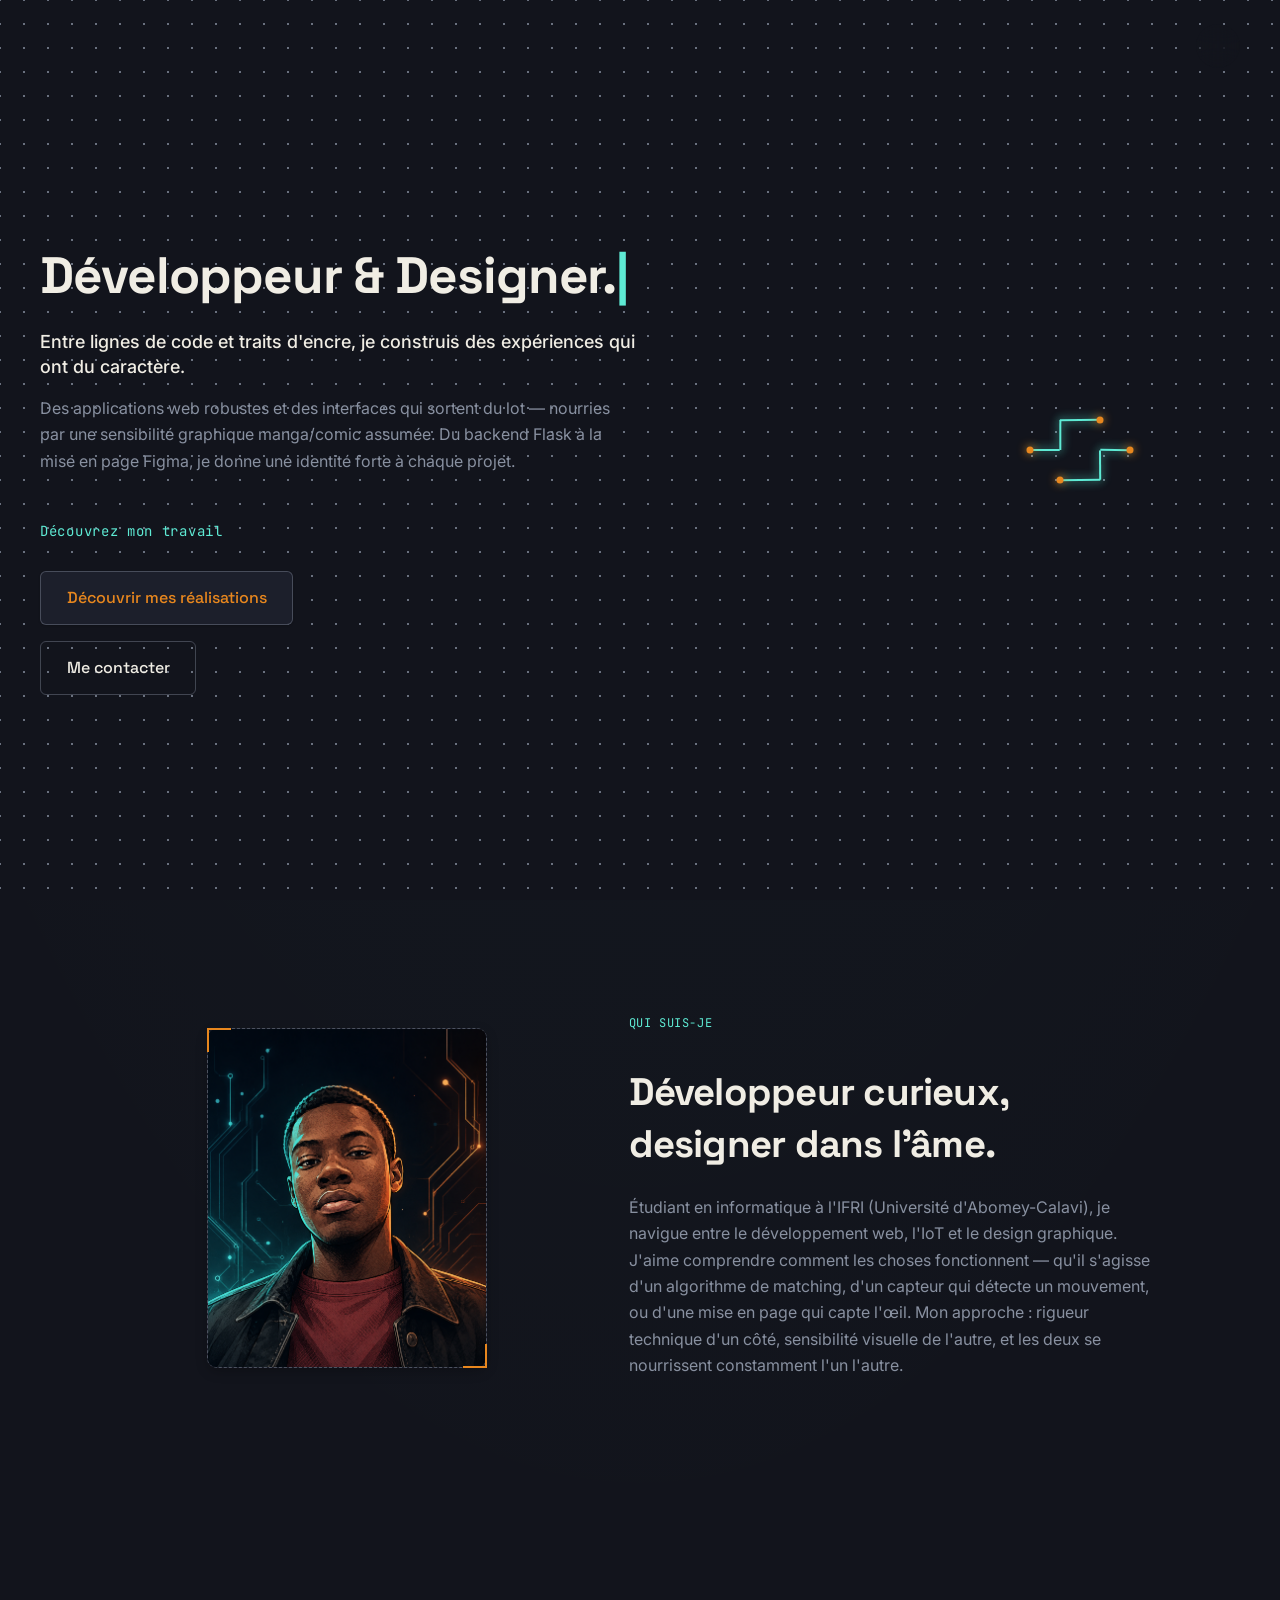
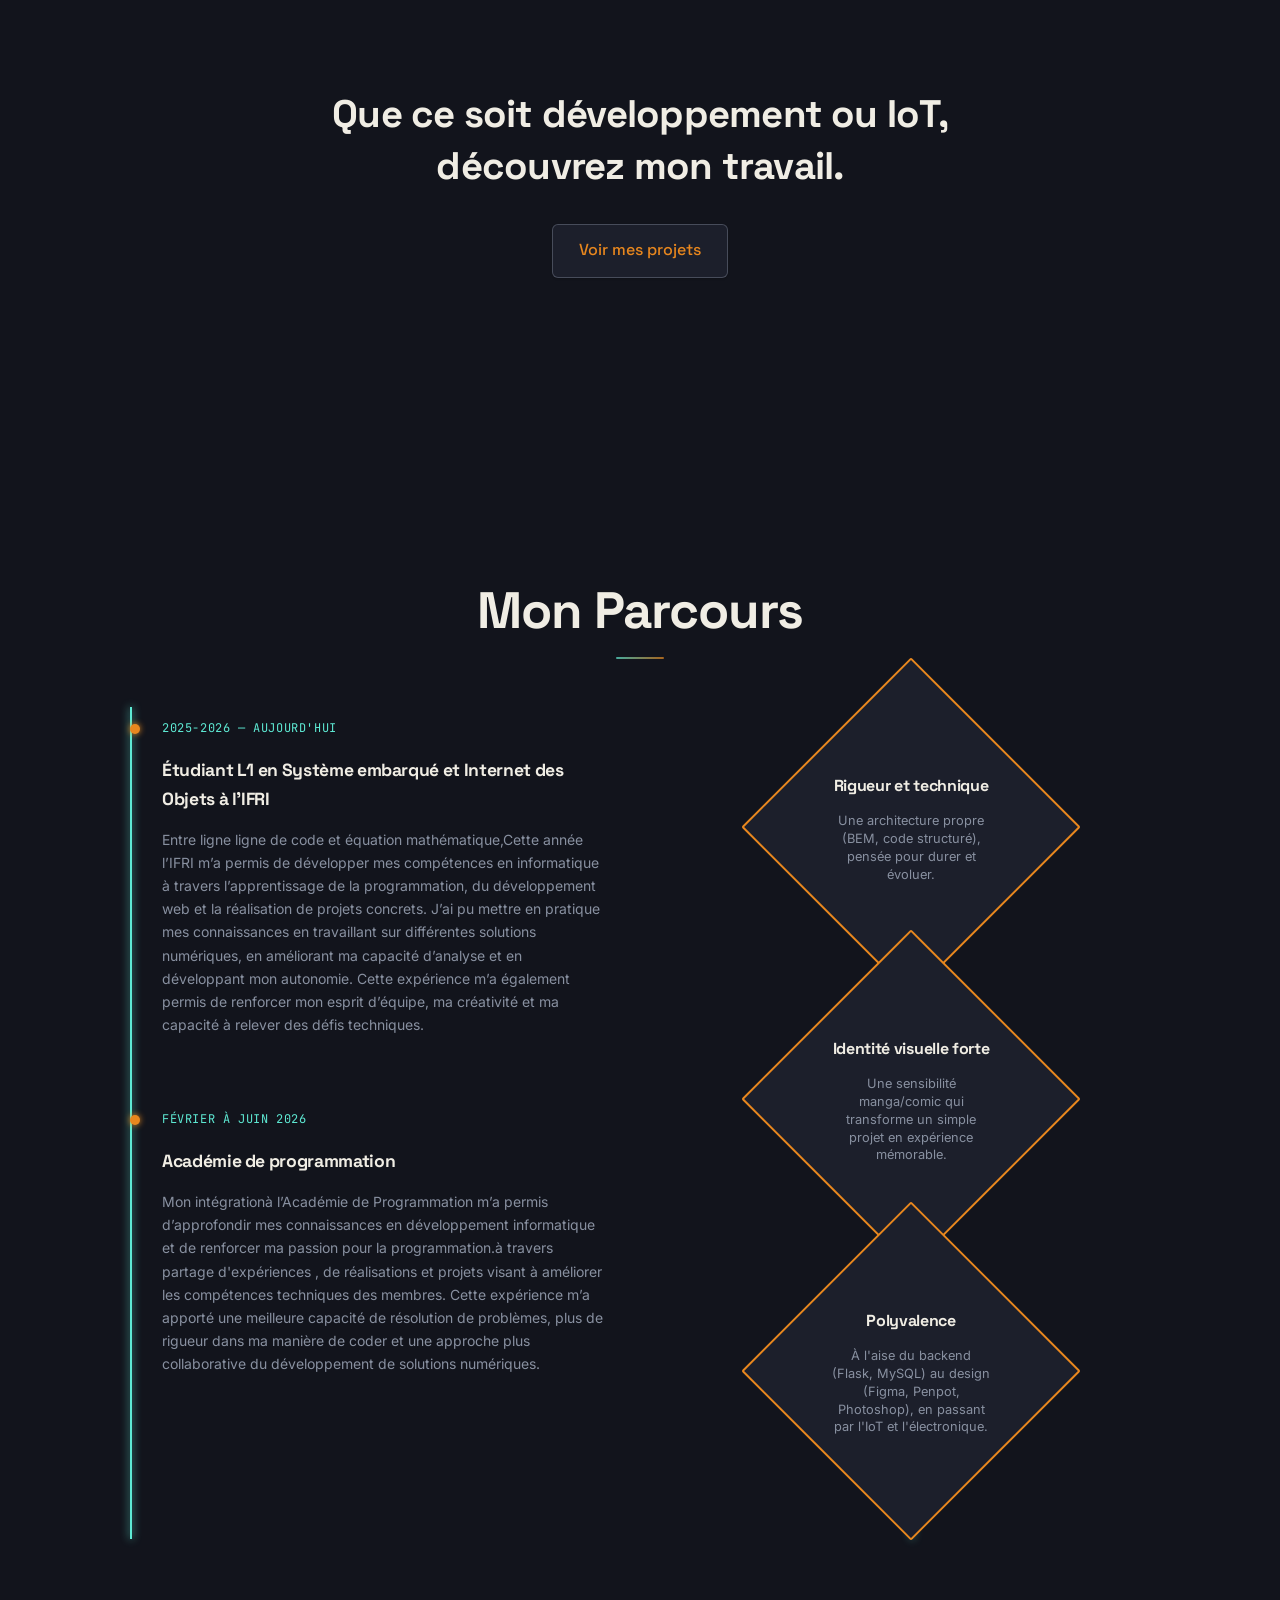
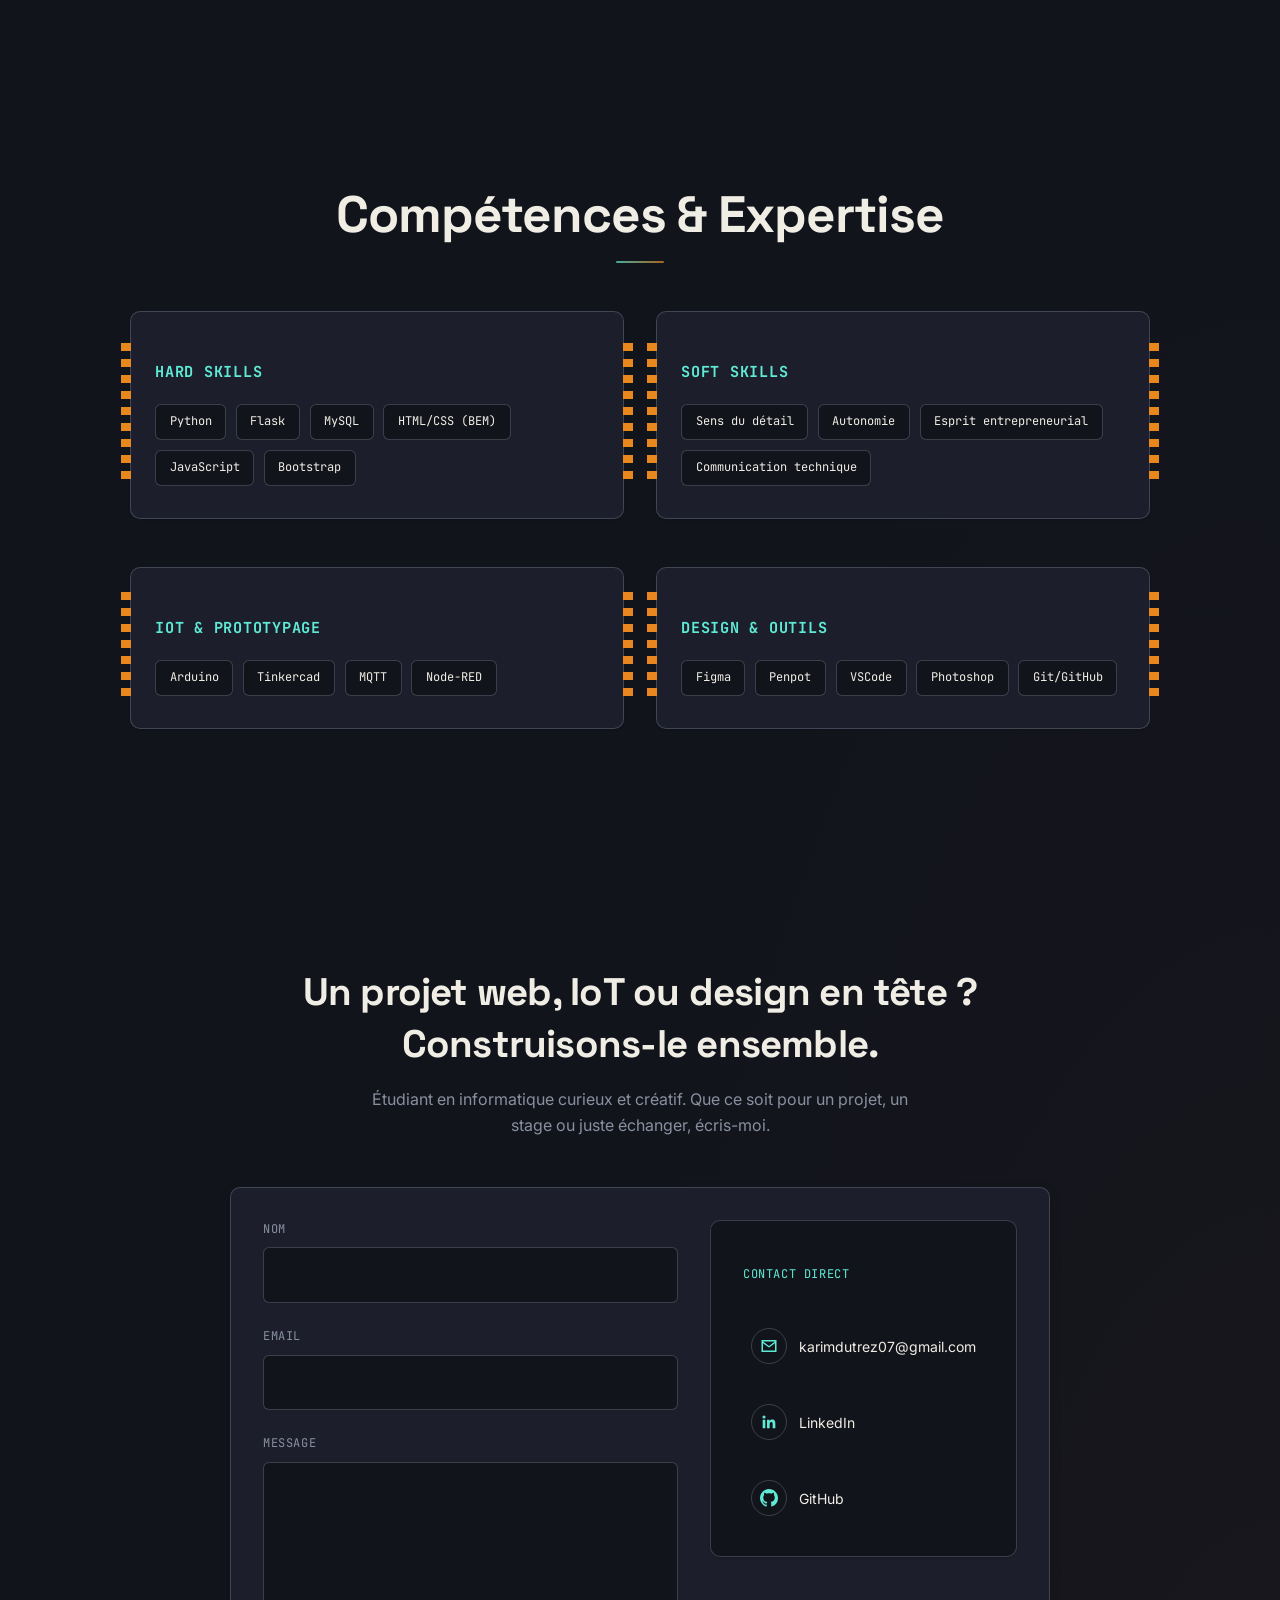
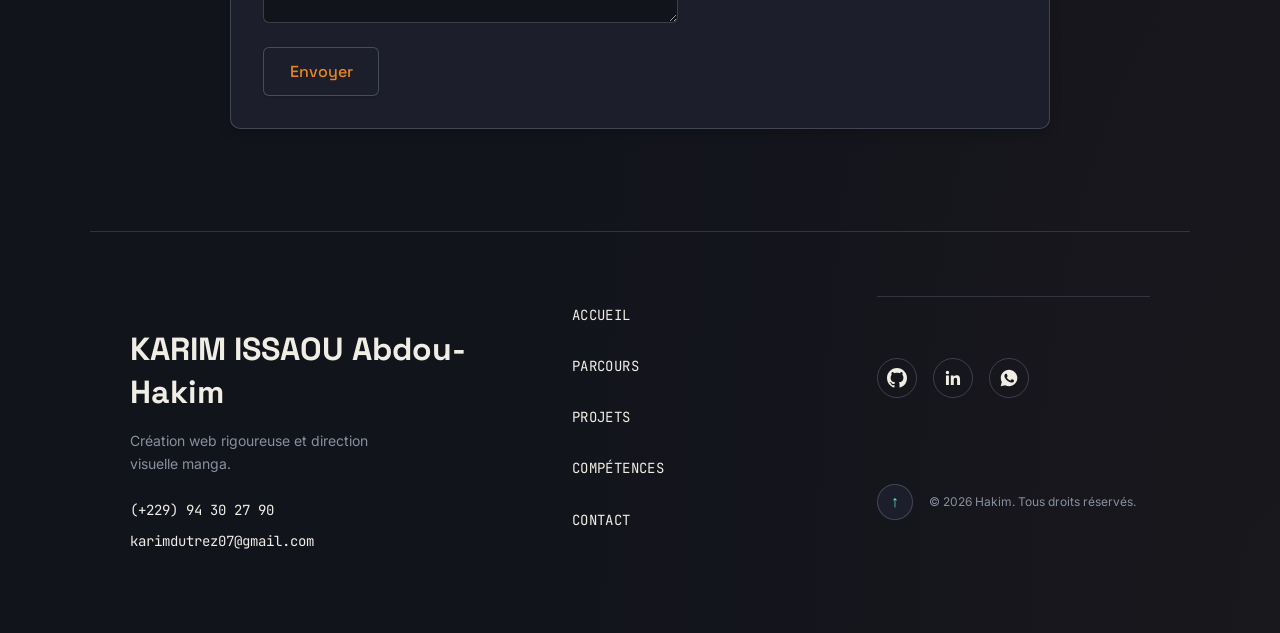
==== commit 0962584a: "finalisation du projet" ====
--- a/index.html
+++ b/index.html
@@ -6,6 +6,7 @@
     <link rel="preconnect" href="https://fonts.googleapis.com">
     <link href="https://fonts.googleapis.com/css2?family=Space+Grotesk:wght@500;700&family=Inter:wght@400;500&family=JetBrains+Mono:wght@400;600&display=swap" rel="stylesheet">
     <link rel="stylesheet" href="styles.css">
+    <link rel="icon" type="image/png" href="images/favicon.png">
     <script src="scripts.js" defer></script>
     <title>Développeur & Designer — Hakim</title>
     <meta name="description" content="Portfolio de KARIM ISSAOU Abdou-Hakim, étudiant en informatique à l'IFRI — développement web, IoT et design graphique.">
@@ -50,11 +51,11 @@
         </section>
 
         <section id="presentation" class="presentation">
-                    <div class="presentation__visual">
-            <div class="presentation__avatar-placeholder">
-                <span class="presentation__avatar-placeholder-text">Photo / Illustration à venir</span>
-             </div>
-        </div>
+         <div class="presentation__visual">
+  <div class="presentation__avatar-placeholder">
+    <img src="images\file_000000005cac82469929b2a4e5533a2c.png" alt="Portrait de Hakim" class="presentation__avatar-img">
+  </div>
+</div>
 
         <div class="presentation__text">
             <p class="presentation__eyebrow">Qui suis-je</p>
@@ -245,11 +246,6 @@
       <a href="index.html#contact">Contact</a>
     </nav>
 
-    <div class="site-footer__visual">
-      <img src="images/footer-visual.png" alt="" class="site-footer__visual-img">
-    </div>
-  </div>
-
   <div class="site-footer__bottom">
     <div class="site-footer__socials">
       <a href="https://github.com/Kim-AII" target="_blank" rel="noopener noreferrer" aria-label="GitHub">
--- a/styles.css
+++ b/styles.css
@@ -1,27 +1,135 @@
 :root {
-  --color-ink:         #12141C; /* fond principal, sombre */
-  --color-ink-soft:    #1C1F2B; /* fond des cartes/sections alternées */
-  --color-paper:       #F0EDE4; /* fond clair, texte sur fond sombre */
-  --color-graphite:    #8890A0; /* texte secondaire, bordures */
-  --color-solder:      #E8871E; /* accent chaud — CTA, highlights */
-  --color-signal:      #5EEAD4; /* accent froid — liens, états actifs */
+  /* Couleurs — identité conservée */
+  --color-ink:         #12141C;
+  --color-ink-soft:    #1C1F2B;
+  --color-paper:       #F0EDE4;
+  --color-graphite:    #8890A0;
+  --color-graphite-soft: #6B7285;
+  --color-solder:      #E8871E;
+  --color-signal:      #5EEAD4;
+
+  /* Espacements */
+  --space-xs:  0.5rem;
+  --space-sm:  0.75rem;
+  --space-md:  1rem;
+  --space-lg:  1.5rem;
+  --space-xl:  2rem;
+  --space-2xl: 3rem;
+  --space-3xl: 4rem;
+  --space-section: clamp(4rem, 8vw, 7rem);
+  --container-max: 1100px;
+  --container-gutter: clamp(1.25rem, 4vw, 2.5rem);
+
+  /* Rayons */
+  --radius-sm: 6px;
+  --radius-md: 10px;
+  --radius-lg: 14px;
+  --radius-full: 9999px;
+
+  /* Ombres — profondeur douce */
+  --shadow-xs: 0 1px 2px rgba(0, 0, 0, 0.18);
+  --shadow-sm: 0 4px 12px rgba(0, 0, 0, 0.22);
+  --shadow-md: 0 8px 24px rgba(0, 0, 0, 0.28);
+  --shadow-lg: 0 16px 40px rgba(0, 0, 0, 0.32);
+  --shadow-glow-signal: 0 0 20px rgba(94, 234, 212, 0.15);
+  --shadow-glow-solder: 0 0 20px rgba(232, 135, 30, 0.18);
+
+  /* Transitions */
+  --ease-out: cubic-bezier(0.22, 1, 0.36, 1);
+  --duration-fast: 200ms;
+  --duration-base: 320ms;
+  --duration-slow: 480ms;
+
+  /* Typographie */
+  --text-xs: 0.75rem;
+  --text-sm: 0.875rem;
+  --text-base: 1rem;
+  --text-lg: 1.125rem;
+  --text-xl: clamp(1.5rem, 2.5vw, 2.125rem);
+  --text-2xl: clamp(1.75rem, 3vw, 2.625rem);
+  --text-3xl: clamp(2rem, 4vw, 3.25rem);
+  --leading-tight: 1.15;
+  --leading-snug: 1.35;
+  --leading-normal: 1.65;
+  --tracking-tight: -0.02em;
+  --tracking-wide: 0.05em;
+}
+
+*, *::before, *::after {
+  box-sizing: border-box;
+}
+
+html {
+  scroll-behavior: smooth;
+  -webkit-font-smoothing: antialiased;
+  -moz-osx-font-smoothing: grayscale;
+}
+
+@media (prefers-reduced-motion: reduce) {
+  html {
+    scroll-behavior: auto;
+  }
 }
 
 body {
   background-color: var(--color-ink);
   color: var(--color-paper);
   font-family: 'Inter', sans-serif;
+  font-size: var(--text-base);
+  line-height: var(--leading-normal);
+  margin: 0;
+  background-image:
+    radial-gradient(ellipse 80% 50% at 50% -20%, rgba(94, 234, 212, 0.04), transparent),
+    radial-gradient(ellipse 60% 40% at 100% 100%, rgba(232, 135, 30, 0.03), transparent);
+}
+
+::selection {
+  background-color: rgba(94, 234, 212, 0.25);
+  color: var(--color-paper);
 }
 
 h1, h2, h3 {
   font-family: 'Space Grotesk', sans-serif;
+  font-weight: 700;
+  letter-spacing: var(--tracking-tight);
+}
+
+/* Focus accessible — visible uniquement au clavier */
+:focus-visible {
+  outline: 2px solid var(--color-signal);
+  outline-offset: 3px;
+}
+
+/* Boutons & liens interactifs — base commune */
+.btn-interactive {
+  transition:
+    transform var(--duration-fast) var(--ease-out),
+    box-shadow var(--duration-base) var(--ease-out),
+    border-color var(--duration-fast) var(--ease-out),
+    color var(--duration-fast) var(--ease-out),
+    background-color var(--duration-fast) var(--ease-out);
+}
+
+.btn-interactive:hover {
+  transform: translateY(-2px);
+}
+
+.btn-interactive:active {
+  transform: translateY(0);
+}
+
+@media (prefers-reduced-motion: reduce) {
+  .btn-interactive:hover,
+  .btn-interactive:active {
+    transform: none;
+  }
 }
 
 /* === Bouton hamburger === */
 .nav-toggle {
   position: fixed;
-  top: 1.5rem;
-  right: 1.5rem;
+  top: var(--space-lg);
+  right: var(--container-gutter);
   z-index: 200;
   width: 44px;
   height: 44px;
@@ -29,18 +137,35 @@
   flex-direction: column;
   justify-content: center;
   align-items: center;
-  gap: 6px;
-  background-color: var(--color-ink-soft);
-  border: 1px solid var(--color-graphite);
-  border-radius: 50%;
+  gap: 5px;
+  background-color: rgba(28, 31, 43, 0.85);
+  backdrop-filter: blur(12px);
+  -webkit-backdrop-filter: blur(12px);
+  border: 1px solid rgba(136, 144, 160, 0.35);
+  border-radius: var(--radius-full);
   cursor: pointer;
+  box-shadow: var(--shadow-sm);
+  transition:
+    border-color var(--duration-fast) var(--ease-out),
+    box-shadow var(--duration-base) var(--ease-out),
+    background-color var(--duration-fast) var(--ease-out);
+}
+
+.nav-toggle:hover {
+  border-color: var(--color-signal);
+  box-shadow: var(--shadow-glow-signal);
+}
+
+.nav-toggle:active {
+  transform: scale(0.96);
 }
 
 .nav-toggle__bar {
   width: 18px;
   height: 2px;
   background-color: var(--color-paper);
-  transition: transform 0.3s ease, opacity 0.3s ease;
+  border-radius: 1px;
+  transition: transform var(--duration-base) var(--ease-out), opacity var(--duration-fast) ease;
 }
 
 .nav-toggle.is-open .nav-toggle__bar:nth-child(1) {
@@ -62,11 +187,13 @@
   flex-direction: column;
   justify-content: center;
   align-items: center;
-  gap: 2rem;
-  background-color: var(--color-ink);
+  gap: var(--space-xl);
+  background-color: rgba(18, 20, 28, 0.97);
+  backdrop-filter: blur(20px);
+  -webkit-backdrop-filter: blur(20px);
   opacity: 0;
   visibility: hidden;
-  transition: opacity 0.3s ease;
+  transition: opacity var(--duration-base) var(--ease-out), visibility var(--duration-base);
 }
 
 .site-nav.is-open {
@@ -76,15 +203,34 @@
 
 .site-nav a {
   font-family: 'JetBrains Mono', monospace;
-  font-size: 1.5rem;
+  font-size: clamp(1.125rem, 3vw, 1.5rem);
   text-transform: uppercase;
-  letter-spacing: 0.05em;
+  letter-spacing: var(--tracking-wide);
   color: var(--color-paper);
   text-decoration: none;
+  padding: var(--space-xs) var(--space-md);
+  position: relative;
+  transition: color var(--duration-fast) var(--ease-out);
+}
+
+.site-nav a::after {
+  content: '';
+  position: absolute;
+  bottom: 0;
+  left: 50%;
+  width: 0;
+  height: 1px;
+  background-color: var(--color-signal);
+  transition: width var(--duration-base) var(--ease-out), left var(--duration-base) var(--ease-out);
 }
 
 .site-nav a:hover {
   color: var(--color-signal);
+}
+
+.site-nav a:hover::after {
+  width: 100%;
+  left: 0;
 }
 
 .site-header__logo {
@@ -99,13 +245,14 @@
 .hero {
   position: relative;
   min-height: 100vh;
+  min-height: 100dvh;
   display: flex;
   flex-direction: row;
   justify-content: space-between;
   align-items: center;
-  padding: 2rem;
+  padding: var(--space-section) var(--container-gutter);
   background-color: var(--color-ink);
-  gap: 3rem;
+  gap: var(--space-3xl);
   overflow: hidden;
 }
 
@@ -121,6 +268,7 @@
   position: relative;
   z-index: 1;
   flex: 1;
+  max-width: 640px;
 }
 
 .hero__visual {
@@ -136,12 +284,75 @@
   height: 100%;
 }
 
+.projets-page {
+  padding: calc(var(--space-section) + 2rem) var(--container-gutter) var(--space-section);
+  max-width: var(--container-max);
+  margin: 0 auto;
+}
+
+.projets-page__title {
+  font-weight: 700;
+  font-size: var(--text-3xl);
+  line-height: var(--leading-tight);
+  color: var(--color-paper);
+  margin-bottom: var(--space-2xl);
+  letter-spacing: var(--tracking-tight);
+}
+
 @media (max-width: 768px) {
   .hero {
     flex-direction: column;
-  }
+    justify-content: center;
+    text-align: center;
+    padding-top: calc(var(--space-section) + 2rem);
+  }
+
+  .hero__content {
+    max-width: 100%;
+  }
+
+  .hero__subtitle,
+  .hero__description {
+    max-width: none;
+    margin-left: auto;
+    margin-right: auto;
+  }
+
+  .hero__cta-group {
+    align-items: center;
+    width: 100%;
+  }
+
   .hero__visual {
     display: none;
+  }
+
+  .presentation {
+    flex-direction: column;
+    text-align: center;
+  }
+
+  .presentation__body {
+    margin: 0 auto;
+  }
+}
+
+@media (prefers-reduced-motion: reduce) {
+  .hero__title-visible::after,
+  .parcours__strength-diamond,
+  .projets-page__card:hover .projets-page__card-img {
+    animation: none;
+    transform: none;
+  }
+
+  .hero__cta--primary:hover,
+  .hero__cta--secondary:hover,
+  .projets__cta-button:hover,
+  .contact__submit:hover,
+  .projets-page__card:hover,
+  .competences__item:hover,
+  .presentation__avatar-placeholder:hover {
+    transform: none;
   }
 }
 
@@ -155,48 +366,105 @@
 
 .hero__cta-label {
   font-family: 'JetBrains Mono', monospace;
-  font-size: 0.875rem;
-  letter-spacing: 0.05em;
-  color: var(--color-signal);
-}
-
-.hero__cta--primary {
-  display: inline-block;
+  font-size: var(--text-sm);
+  letter-spacing: var(--tracking-wide);
+  color: var(--color-signal);
+  margin-bottom: var(--space-sm);
+}
+
+.hero__cta-group {
+  display: flex;
+  flex-direction: column;
+  align-items: flex-start;
+  gap: var(--space-md);
+  margin-top: var(--space-xl);
+}
+
+.hero__subtitle {
+  font-size: var(--text-lg);
+  font-weight: 500;
+  color: var(--color-paper);
+  line-height: var(--leading-snug);
+  margin-bottom: var(--space-md);
+  max-width: 52ch;
+}
+
+.hero__description {
+  font-size: var(--text-base);
+  color: var(--color-graphite);
+  line-height: var(--leading-normal);
+  max-width: 58ch;
+}
+
+.hero__cta--primary,
+.hero__cta--secondary,
+.projets__cta-button,
+.contact__submit,
+.project-overlay__links a {
+  display: inline-flex;
+  align-items: center;
+  justify-content: center;
+  font-family: 'Space Grotesk', sans-serif;
+  font-weight: 500;
+  font-size: var(--text-base);
+  padding: 0.8rem 1.6rem;
+  text-decoration: none;
+  border-radius: var(--radius-sm);
+  cursor: pointer;
+  transition:
+    transform var(--duration-fast) var(--ease-out),
+    box-shadow var(--duration-base) var(--ease-out),
+    border-color var(--duration-fast) var(--ease-out),
+    color var(--duration-fast) var(--ease-out),
+    background-color var(--duration-fast) var(--ease-out);
+}
+
+.hero__cta--primary,
+.projets__cta-button,
+.contact__submit {
   color: var(--color-solder);
-  font-size: 1.1rem;
-  padding: 0.75rem 1.5rem;
   background: var(--color-ink-soft);
-  text-decoration: none;
-  border-radius: 4px;
-  transition: transform 0.3s, box-shadow 0.3s;
-  border: 1px solid var(--color-graphite);
+  border: 1px solid rgba(136, 144, 160, 0.4);
+  box-shadow: var(--shadow-xs);
 }
 
 .hero__cta--secondary {
-  display: inline-block;
-  color: var(--color-paper);
-  font-size: 1.1rem;
-  padding: 0.75rem 1.5rem;
+  color: var(--color-paper);
   background: transparent;
-  text-decoration: none;
-  border-radius: 4px;
-  border: 1px solid var(--color-graphite);
-  transition: transform 0.3s, box-shadow 0.3s;
+  border: 1px solid rgba(136, 144, 160, 0.4);
 }
 
 .hero__cta--primary:hover,
-.hero__cta--secondary:hover {
-  transform: scale(1.05);
-  box-shadow: 0 0 8px var(--color-signal);
+.hero__cta--secondary:hover,
+.projets__cta-button:hover,
+.contact__submit:hover {
+  transform: translateY(-2px);
+  border-color: var(--color-signal);
+  box-shadow: var(--shadow-glow-signal);
+}
+
+.hero__cta--primary:active,
+.hero__cta--secondary:active,
+.projets__cta-button:active,
+.contact__submit:active {
+  transform: translateY(0);
+}
+
+.hero__cta--primary:focus-visible,
+.hero__cta--secondary:focus-visible,
+.projets__cta-button:focus-visible,
+.contact__submit:focus-visible {
+  border-color: var(--color-signal);
+  box-shadow: var(--shadow-glow-signal);
 }
 
 .hero__title {
-  font-weight: 800;
-  font-size: clamp(28px, 4vw, 52px);
-  line-height: 1.1;
-  color: var(--color-paper); /* corrigé : --text-color n'existait pas */
-  margin-bottom: 24px;
-  letter-spacing: -1px;
+  font-weight: 700;
+  font-size: var(--text-3xl);
+  line-height: var(--leading-tight);
+  color: var(--color-paper);
+  margin-bottom: var(--space-lg);
+  letter-spacing: var(--tracking-tight);
 }
 
 .hero__title,
@@ -234,9 +502,9 @@
 .presentation {
   display: flex;
   align-items: center;
-  gap: 4rem;
-  padding: 6rem 2rem;
-  max-width: 1100px;
+  gap: var(--space-3xl);
+  padding: var(--space-section) var(--container-gutter);
+  max-width: var(--container-max);
   margin: 0 auto;
 }
 
@@ -246,23 +514,24 @@
 
 .presentation__eyebrow {
   font-family: 'JetBrains Mono', monospace;
-  font-size: 0.8rem;
+  font-size: var(--text-xs);
   text-transform: uppercase;
-  letter-spacing: 0.05em;
-  color: var(--color-signal);
-  margin-bottom: 0.75rem;
+  letter-spacing: var(--tracking-wide);
+  color: var(--color-signal);
+  margin-bottom: var(--space-sm);
 }
 
 .presentation__title {
-  font-size: clamp(24px, 3vw, 34px);
-  margin-bottom: 1.25rem;
-  line-height: 1.25;
+  font-size: var(--text-2xl);
+  margin-bottom: var(--space-lg);
+  line-height: var(--leading-snug);
 }
 
 .presentation__body {
   color: var(--color-graphite);
-  line-height: 1.7;
+  line-height: var(--leading-normal);
   max-width: 60ch;
+  font-size: var(--text-base);
 }
 
 .presentation__visual {
@@ -277,14 +546,30 @@
   position: relative;
   width: 280px;
   height: 340px;
-  border: 1px dashed var(--color-graphite);
-  border-radius: 8px;
+  border: 1px dashed rgba(136, 144, 160, 0.45);
+  border-radius: var(--radius-md);
   display: flex;
   align-items: center;
   justify-content: center;
   background-color: var(--color-ink-soft);
-}
-
+  box-shadow: var(--shadow-sm);
+  transition:
+    border-color var(--duration-base) var(--ease-out),
+    box-shadow var(--duration-base) var(--ease-out),
+    transform var(--duration-base) var(--ease-out);
+}
+
+.presentation__avatar-placeholder:hover {
+  border-color: rgba(94, 234, 212, 0.4);
+  box-shadow: var(--shadow-md), var(--shadow-glow-signal);
+  transform: translateY(-4px);
+}
+.presentation__avatar-img {
+  width: 100%;
+  height: 100%;
+  object-fit: cover;
+  border-radius: 8px;
+}
 /* 4 coins en L, façon viseur d'appareil photo/scanner */
 .presentation__avatar-placeholder::before,
 .presentation__avatar-placeholder::after {
@@ -316,21 +601,18 @@
   padding: 1rem;
 }
 
-@media (max-width: 768px) {
-  .presentation {
-    flex-direction: column;
-    text-align: center;
-  }
-  .presentation__body {
-    margin: 0 auto;
-  }
-}
 /* === Parcours === */
+.parcours {
+  padding: var(--space-section) var(--container-gutter);
+  max-width: var(--container-max);
+  margin: 0 auto;
+}
+
 .parcours__columns {
   display: grid;
   grid-template-columns: 1fr 1fr;
-  gap: 4rem;
-  margin-top: 3rem;
+  gap: var(--space-3xl);
+  margin-top: var(--space-2xl);
 }
 
 /* --- Colonne 1 : timeline --- */
@@ -382,8 +664,8 @@
 
 .parcours__milestone-text {
   color: var(--color-graphite);
-  font-size: 0.9rem;
-  line-height: 1.6;
+  font-size: var(--text-sm);
+  line-height: var(--leading-normal);
 }
 
 /* --- Colonne 2 : losanges, maintenant empilés verticalement --- */
@@ -418,16 +700,25 @@
   }
 }
 .parcours__title {
-  font-weight: 800;
-  font-size: clamp(28px, 4vw, 52px);
-  line-height: 1.1;
-  color: var(--color-paper); /* corrigé : --text-color n'existait pas */
-  margin-bottom: 24px;
-  letter-spacing: -1px;
-  justify-content: center;
-  display: flex;
+  font-weight: 700;
+  font-size: var(--text-3xl);
+  line-height: var(--leading-tight);
+  color: var(--color-paper);
+  letter-spacing: var(--tracking-tight);
+  text-align: center;
   position: relative;
   z-index: 1;
+}
+
+.parcours__title::after {
+  content: '';
+  display: block;
+  width: 48px;
+  height: 2px;
+  background: linear-gradient(90deg, var(--color-signal), var(--color-solder));
+  margin: var(--space-md) auto 0;
+  border-radius: var(--radius-full);
+  opacity: 0.7;
 }
 
 .parcours__strength {
@@ -444,7 +735,13 @@
   transform: rotate(45deg);
   background-color: var(--color-ink-soft);
   border: 2px solid var(--color-solder);
+  border-radius: 2px;
   animation: node-pulse 2.5s ease-in-out infinite;
+  transition: transform var(--duration-base) var(--ease-out);
+}
+
+.parcours__strength:hover .parcours__strength-diamond {
+  transform: rotate(45deg) scale(1.03);
 }
 
 .parcours__strength:nth-child(2) .parcours__strength-diamond {
@@ -476,10 +773,16 @@
 
 @keyframes node-pulse {
   0%, 100% {
-    box-shadow: 0 0 4px 1px var(--color-solder);
+    box-shadow: 0 0 4px 1px rgba(232, 135, 30, 0.3);
   }
   50% {
-    box-shadow: 0 0 14px 5px var(--color-solder);
+    box-shadow: 0 0 16px 4px rgba(232, 135, 30, 0.25);
+  }
+}
+
+@media (prefers-reduced-motion: reduce) {
+  .parcours__strength-diamond {
+    animation: none;
   }
 }
 
@@ -504,14 +807,29 @@
 }
 .projets {
   position: relative;
-  min-height: 70vh;
+  min-height: 60vh;
   display: flex;
   align-items: center;
   justify-content: center;
   overflow: hidden;
   background-color: var(--color-ink);
-  padding-top: 2rem;
-  padding-bottom: 2rem;
+  padding: var(--space-section) var(--container-gutter);
+}
+
+.projets__cta-content {
+  position: relative;
+  z-index: 1;
+  text-align: center;
+  padding: var(--space-xl);
+  max-width: 720px;
+}
+
+.projets__title {
+  font-weight: 700;
+  font-size: var(--text-2xl);
+  line-height: var(--leading-snug);
+  color: var(--color-paper);
+  margin-bottom: var(--space-xl);
 }
 
 .projets__canvas {
@@ -522,42 +840,10 @@
   z-index: 0;
 }
 
-.projets__cta-content {
-  position: relative;
-  z-index: 1;
-  text-align: center;
-  padding: 2rem;
-}
-
-.projets__title {
-  font-weight: 800;
-  font-size: clamp(24px, 3.5vw, 44px);
-  line-height: 1.3;
-  color: var(--color-paper);
-  margin-bottom: 2rem;
-}
-
-.projets__cta-button {
-  display: inline-block;
-  color: var(--color-solder);
-  font-size: 1.1rem;
-  padding: 0.9rem 2rem;
-  background: var(--color-ink-soft);
-  text-decoration: none;
-  border-radius: 4px;
-  border: 1px solid var(--color-graphite);
-  transition: transform 0.3s, box-shadow 0.3s;
-}
-
-.projets__cta-button:hover {
-  transform: scale(1.05);
-  box-shadow: 0 0 8px var(--color-solder);
-}
-
 .projets-page__grid {
   display: grid;
   grid-template-columns: repeat(auto-fit, minmax(280px, 1fr));
-  gap: 1.5rem;
+  gap: var(--space-lg);
 }
 
 .projets-page__card {
@@ -565,48 +851,84 @@
   display: block;
   text-align: left;
   background-color: var(--color-ink-soft);
-  border: 1px solid var(--color-graphite);
-  border-radius: 8px;
+  border: 1px solid rgba(136, 144, 160, 0.35);
+  border-radius: var(--radius-md);
   overflow: hidden;
   cursor: pointer;
   padding: 0;
   font-family: inherit;
-  transition: transform 0.25s ease, border-color 0.25s ease;
+  color: inherit;
+  box-shadow: var(--shadow-xs);
+  transition:
+    transform var(--duration-base) var(--ease-out),
+    border-color var(--duration-fast) var(--ease-out),
+    box-shadow var(--duration-base) var(--ease-out);
 }
 
 .projets-page__card:hover {
-  transform: translateY(-4px);
+  transform: translateY(-6px);
+  border-color: rgba(94, 234, 212, 0.5);
+  box-shadow: var(--shadow-md), var(--shadow-glow-signal);
+}
+
+.projets-page__card:focus-visible {
   border-color: var(--color-signal);
+  box-shadow: var(--shadow-glow-signal);
 }
 
 .projets-page__card-img {
   width: 100%;
-  height: 180px;
-  object-fit: cover; /* recadre l'image proprement, sans la déformer */
+  height: 190px;
+  object-fit: cover;
   display: block;
+  transition: transform var(--duration-slow) var(--ease-out);
+}
+
+.projets-page__card:hover .projets-page__card-img {
+  transform: scale(1.03);
 }
 
 .projets-page__card-info {
-  padding: 1.25rem;
+  padding: var(--space-lg);
 }
 
 .projets-page__card-title {
-  font-size: 1.1rem;
-  margin-bottom: 0.25rem;
-  color: var(--color-paper);
+  font-size: var(--text-lg);
+  margin-bottom: var(--space-xs);
+  color: var(--color-paper);
+  line-height: var(--leading-snug);
 }
 
 .projets-page__card-subtitle {
-  font-size: 0.85rem;
+  font-size: var(--text-sm);
   color: var(--color-graphite);
+  line-height: var(--leading-normal);
 }
 
 .projets-page__card-arrow {
   position: absolute;
-  top: 1rem;
-  right: 1rem;
+  top: var(--space-md);
+  right: var(--space-md);
+  display: flex;
+  align-items: center;
+  justify-content: center;
+  width: 32px;
+  height: 32px;
+  border-radius: var(--radius-full);
+  background-color: rgba(18, 20, 28, 0.75);
+  border: 1px solid rgba(136, 144, 160, 0.35);
   color: var(--color-solder);
-  font-size: 1.2rem;
+  font-size: var(--text-base);
+  transition:
+    transform var(--duration-fast) var(--ease-out),
+    background-color var(--duration-fast) var(--ease-out),
+    border-color var(--duration-fast) var(--ease-out);
+}
+
+.projets-page__card:hover .projets-page__card-arrow {
+  transform: translate(2px, -2px);
+  border-color: var(--color-signal);
+  background-color: rgba(94, 234, 212, 0.1);
 }
 
 /* === Overlay de détail === */
@@ -614,31 +936,47 @@
   position: fixed;
   inset: 0;
   z-index: 300;
-  background-color: var(--color-ink);
+  background-color: rgba(18, 20, 28, 0.98);
+  backdrop-filter: blur(12px);
+  -webkit-backdrop-filter: blur(12px);
   overflow-y: auto;
-  padding: 4rem 2rem;
+  padding: var(--space-section) var(--container-gutter);
   opacity: 0;
   visibility: hidden;
-  transition: opacity 0.3s ease;
+  transition: opacity var(--duration-base) var(--ease-out), visibility var(--duration-base);
+}
+
+.project-overlay__close,
+.lightbox__close {
+  position: fixed;
+  top: var(--space-lg);
+  right: var(--container-gutter);
+  width: 44px;
+  height: 44px;
+  border-radius: var(--radius-full);
+  border: 1px solid rgba(136, 144, 160, 0.35);
+  background-color: rgba(28, 31, 43, 0.9);
+  color: var(--color-paper);
+  font-size: 1.5rem;
+  line-height: 1;
+  cursor: pointer;
+  box-shadow: var(--shadow-sm);
+  transition:
+    border-color var(--duration-fast) var(--ease-out),
+    color var(--duration-fast) var(--ease-out),
+    transform var(--duration-fast) var(--ease-out);
+}
+
+.project-overlay__close:hover,
+.lightbox__close:hover {
+  border-color: var(--color-signal);
+  color: var(--color-signal);
+  transform: rotate(90deg);
 }
 
 .project-overlay.is-open {
   opacity: 1;
   visibility: visible;
-}
-
-.project-overlay__close {
-  position: fixed;
-  top: 1.5rem;
-  right: 1.5rem;
-  width: 44px;
-  height: 44px;
-  border-radius: 50%;
-  border: 1px solid var(--color-graphite);
-  background-color: var(--color-ink-soft);
-  color: var(--color-paper);
-  font-size: 1.5rem;
-  cursor: pointer;
 }
 
 .project-overlay__content {
@@ -703,20 +1041,18 @@
 }
 
 .project-overlay__links a {
-  display: inline-block;
-  margin-right: 1rem;
-  color: var(--color-paper);
-  text-decoration: none;
-  font-family: 'JetBrains Mono', monospace;
-  font-size: 0.85rem;
-  padding: 0.6rem 1.2rem;
-  border: 1px solid var(--color-graphite);
-  border-radius: 6px;
+  margin-right: var(--space-md);
+  margin-bottom: var(--space-sm);
+  color: var(--color-paper);
+  font-family: 'JetBrains Mono', monospace;
+  font-size: var(--text-sm);
 }
 
 .project-overlay__links a:hover {
   border-color: var(--color-solder);
   color: var(--color-solder);
+  transform: translateY(-2px);
+  box-shadow: var(--shadow-glow-solder);
 }
 .project-overlay__process {
   display: grid;
@@ -728,18 +1064,24 @@
   display: flex;
   flex-direction: column;
   background: none;
-  border: 1px solid var(--color-graphite);
-  border-radius: 6px;
+  border: 1px solid rgba(136, 144, 160, 0.35);
+  border-radius: var(--radius-sm);
   padding: 0;
   cursor: pointer;
   overflow: hidden;
   font-family: inherit;
   color: var(--color-paper);
-  transition: border-color 0.25s ease;
+  box-shadow: var(--shadow-xs);
+  transition:
+    border-color var(--duration-fast) var(--ease-out),
+    transform var(--duration-fast) var(--ease-out),
+    box-shadow var(--duration-base) var(--ease-out);
 }
 
 .project-overlay__thumb:hover {
   border-color: var(--color-signal);
+  transform: translateY(-2px);
+  box-shadow: var(--shadow-sm);
 }
 
 .project-overlay__thumb img {
@@ -794,7 +1136,8 @@
 .lightbox__inner img {
   max-width: 100%;
   max-height: 70vh;
-  border-radius: 8px;
+  border-radius: var(--radius-md);
+  box-shadow: var(--shadow-lg);
 }
 
 .lightbox__placeholder {
@@ -805,31 +1148,17 @@
   align-items: center;
   justify-content: center;
   background-color: var(--color-ink-soft);
-  border: 1px dashed var(--color-graphite);
-  border-radius: 8px;
+  border: 1px dashed rgba(136, 144, 160, 0.45);
+  border-radius: var(--radius-md);
   color: var(--color-graphite);
   font-family: 'JetBrains Mono', monospace;
   text-transform: uppercase;
 }
 
 .lightbox__caption {
-  margin-top: 1rem;
-  color: var(--color-paper);
-  font-size: 0.9rem;
-}
-
-.lightbox__close {
-  position: fixed;
-  top: 1.5rem;
-  right: 1.5rem;
-  width: 44px;
-  height: 44px;
-  border-radius: 50%;
-  border: 1px solid var(--color-graphite);
-  background-color: var(--color-ink-soft);
-  color: var(--color-paper);
-  font-size: 1.5rem;
-  cursor: pointer;
+  margin-top: var(--space-md);
+  color: var(--color-paper);
+  font-size: var(--text-sm);
 }
 
 /* === Header positionning fix === */
@@ -900,13 +1229,23 @@
 /* === Animation reveal au scroll === */
 .reveal {
   opacity: 0;
-  transform: translateY(24px);
-  transition: opacity 0.5s ease, transform 0.5s ease;
+  transform: translateY(20px);
+  transition:
+    opacity var(--duration-slow) var(--ease-out),
+    transform var(--duration-slow) var(--ease-out);
 }
 
 .reveal.is-visible {
   opacity: 1;
   transform: translateY(0);
+}
+
+@media (prefers-reduced-motion: reduce) {
+  .reveal {
+    opacity: 1;
+    transform: none;
+    transition: none;
+  }
 }
 
 /* Délais décalés pour les cartes et items */
@@ -926,19 +1265,58 @@
   transition-delay: 0.4s;
 }
 
+/* === Compétences === */
+.competences {
+  padding: var(--space-section) var(--container-gutter);
+  max-width: var(--container-max);
+  margin: 0 auto;
+}
+
+.competences__title {
+  font-weight: 700;
+  font-size: var(--text-3xl);
+  line-height: var(--leading-tight);
+  color: var(--color-paper);
+  letter-spacing: var(--tracking-tight);
+  text-align: center;
+  margin-bottom: var(--space-2xl);
+}
+
+.competences__title::after {
+  content: '';
+  display: block;
+  width: 48px;
+  height: 2px;
+  background: linear-gradient(90deg, var(--color-signal), var(--color-solder));
+  margin: var(--space-md) auto 0;
+  border-radius: var(--radius-full);
+  opacity: 0.7;
+}
+
 .competences__grid {
   display: grid;
   grid-template-columns: repeat(2, 1fr);
-  gap: 3rem 2.5rem;
-  padding: 2rem;
+  gap: var(--space-2xl) var(--space-xl);
+  padding: 0;
 }
 
 .competences__item {
   position: relative;
   background-color: var(--color-ink-soft);
-  border: 1px solid var(--color-graphite);
-  border-radius: 4px;
-  padding: 2rem 1.5rem;
+  border: 1px solid rgba(136, 144, 160, 0.35);
+  border-radius: var(--radius-md);
+  padding: var(--space-xl) var(--space-lg);
+  box-shadow: var(--shadow-xs);
+  transition:
+    transform var(--duration-base) var(--ease-out),
+    border-color var(--duration-fast) var(--ease-out),
+    box-shadow var(--duration-base) var(--ease-out);
+}
+
+.competences__item:hover {
+  transform: translateY(-4px);
+  border-color: rgba(94, 234, 212, 0.4);
+  box-shadow: var(--shadow-md), var(--shadow-glow-signal);
 }
 
 /* Les "pattes" de la puce — une bande de pins répétés sur les côtés gauche et droit */
@@ -983,12 +1361,22 @@
 
 .competences__skill {
   font-family: 'JetBrains Mono', monospace;
-  font-size: 0.8rem;
-  padding: 0.4rem 0.8rem;
+  font-size: var(--text-xs);
+  padding: 0.45rem 0.85rem;
   background-color: var(--color-ink);
-  border: 1px solid var(--color-graphite);
-  border-radius: 4px;
-  color: var(--color-paper);
+  border: 1px solid rgba(136, 144, 160, 0.35);
+  border-radius: var(--radius-sm);
+  color: var(--color-paper);
+  transition:
+    border-color var(--duration-fast) var(--ease-out),
+    color var(--duration-fast) var(--ease-out),
+    background-color var(--duration-fast) var(--ease-out);
+}
+
+.competences__skill:hover {
+  border-color: var(--color-signal);
+  color: var(--color-signal);
+  background-color: rgba(94, 234, 212, 0.06);
 }
 
 @media (max-width: 700px) {
@@ -1001,119 +1389,103 @@
 /* === Page Contact === */
 
 .contact {
-  max-width: 600px;
-  margin: 0 auto;
-  padding: 6rem 2rem;
-}
-
-.contact__title {
-  font-size: clamp(24px, 3.5vw, 36px);
-  margin-bottom: 1rem;
-}
-
-.contact__intro {
-  color: var(--color-graphite);
-  margin-bottom: 2.5rem;
-}
-
-.contact__form {
-  display: flex;
-  flex-direction: column;
-  gap: 1.5rem;
-}
-
-.contact__field {
-  display: flex;
-  flex-direction: column;
-  gap: 0.5rem;
-}
-
-.contact__field label {
-  font-family: 'JetBrains Mono', monospace;
-  font-size: 0.8rem;
-  text-transform: uppercase;
-  letter-spacing: 0.05em;
-  color: var(--color-graphite);
-}
-
-.contact__field input,
-.contact__field textarea {
-  background-color: var(--color-ink-soft);
-  border: 1px solid var(--color-graphite);
-  border-radius: 4px;
-  padding: 0.75rem 1rem;
-  color: var(--color-paper);
-  font-family: 'Inter', sans-serif;
-  font-size: 1rem;
-  transition: border-color 0.25s ease, box-shadow 0.25s ease;
-}
-
-/* La bordure néon, seulement quand le champ est actif */
-.contact__field input:focus,
-.contact__field textarea:focus {
-  outline: none; /* on retire le contour bleu par défaut du navigateur */
-  border-color: var(--color-signal);
-  box-shadow: 0 0 8px var(--color-signal);
-}
-
-.contact__submit {
-  align-self: flex-start;
-  color: var(--color-solder);
-  font-size: 1.1rem;
-  padding: 0.75rem 2rem;
-  background: var(--color-ink-soft);
-  border: 1px solid var(--color-graphite);
-  border-radius: 4px;
-  cursor: pointer;
-  transition: transform 0.3s, box-shadow 0.3s;
-}
-
-.contact__submit:hover {
-  border-color: var(--color-solder);
-}
-.contact {
   max-width: 900px;
   margin: 0 auto;
-  padding: 6rem 2rem;
+  padding: var(--space-section) var(--container-gutter);
 }
 
 .contact__intro-block {
   text-align: center;
-  margin-bottom: 3rem;
+  margin-bottom: var(--space-2xl);
 }
 
 .contact__title {
-  font-size: clamp(24px, 3.5vw, 36px);
-  margin-bottom: 1rem;
+  font-size: var(--text-2xl);
+  line-height: var(--leading-snug);
+  margin-bottom: var(--space-md);
 }
 
 .contact__intro {
   color: var(--color-graphite);
   max-width: 55ch;
   margin: 0 auto;
+  line-height: var(--leading-normal);
 }
 
 .contact__columns {
   display: grid;
   grid-template-columns: 1.5fr 1fr;
-  gap: 3rem;
+  gap: var(--space-xl);
   align-items: start;
-  border: 1px solid var(--color-graphite);
-  border-radius: 8px;
-  padding: 2rem 1.5rem;
-  background-color: var(--color-ink-graphite);
-}
-
-/* Le formulaire garde exactement le CSS qu'on avait déjà (.contact__form, .contact__field, etc.) */
+  border: 1px solid rgba(136, 144, 160, 0.35);
+  border-radius: var(--radius-md);
+  padding: var(--space-xl);
+  background-color: var(--color-ink-soft);
+  box-shadow: var(--shadow-sm);
+}
+
+.contact__form {
+  display: flex;
+  flex-direction: column;
+  gap: var(--space-lg);
+}
+
+.contact__field {
+  display: flex;
+  flex-direction: column;
+  gap: var(--space-xs);
+}
+
+.contact__field label {
+  font-family: 'JetBrains Mono', monospace;
+  font-size: var(--text-xs);
+  text-transform: uppercase;
+  letter-spacing: var(--tracking-wide);
+  color: var(--color-graphite);
+}
+
+.contact__field input,
+.contact__field textarea {
+  background-color: var(--color-ink);
+  border: 1px solid rgba(136, 144, 160, 0.35);
+  border-radius: var(--radius-sm);
+  padding: 0.85rem 1rem;
+  color: var(--color-paper);
+  font-family: 'Inter', sans-serif;
+  font-size: var(--text-base);
+  line-height: var(--leading-normal);
+  transition:
+    border-color var(--duration-fast) var(--ease-out),
+    box-shadow var(--duration-base) var(--ease-out),
+    background-color var(--duration-fast) var(--ease-out);
+}
+
+.contact__field input:hover,
+.contact__field textarea:hover {
+  border-color: rgba(136, 144, 160, 0.6);
+}
+
+.contact__field input:focus,
+.contact__field textarea:focus {
+  outline: none;
+  border-color: var(--color-signal);
+  box-shadow: var(--shadow-glow-signal);
+  background-color: rgba(18, 20, 28, 0.8);
+}
+
+.contact__submit {
+  align-self: flex-start;
+}
 
 .contact__direct {
-  background-color: var(--color-ink-soft);
-  border: 1px solid var(--color-graphite);
-  border-radius: 8px;
-  padding: 2rem 1.5rem;
+  background-color: var(--color-ink);
+  border: 1px solid rgba(136, 144, 160, 0.35);
+  border-radius: var(--radius-md);
+  padding: var(--space-xl);
   display: flex;
   flex-direction: column;
-  gap: 1.25rem;
+  gap: var(--space-lg);
+  box-shadow: var(--shadow-xs);
 }
 
 .contact__direct-label {
@@ -1127,26 +1499,47 @@
 .contact__direct-link {
   display: flex;
   align-items: center;
-  gap: 0.75rem;
+  gap: var(--space-sm);
   color: var(--color-paper);
   text-decoration: none;
-  font-size: 0.9rem;
-  transition: color 0.25s ease;
+  font-size: var(--text-sm);
+  padding: var(--space-xs);
+  border-radius: var(--radius-sm);
+  transition:
+    color var(--duration-fast) var(--ease-out),
+    background-color var(--duration-fast) var(--ease-out);
 }
 
 .contact__direct-link:hover {
   color: var(--color-signal);
+  background-color: rgba(94, 234, 212, 0.06);
 }
 
 .contact__direct-icon {
   display: flex;
   align-items: center;
   justify-content: center;
-  width: 32px;
-  height: 32px;
-  border-radius: 50%;
-  border: 1px solid var(--color-graphite);
+  width: 36px;
+  height: 36px;
+  border-radius: var(--radius-full);
+  border: 1px solid rgba(136, 144, 160, 0.35);
   flex-shrink: 0;
+  color: var(--color-signal);
+  transition:
+    border-color var(--duration-fast) var(--ease-out),
+    transform var(--duration-fast) var(--ease-out),
+    background-color var(--duration-fast) var(--ease-out);
+}
+
+.contact__direct-link:hover .contact__direct-icon {
+  border-color: var(--color-signal);
+  background-color: rgba(94, 234, 212, 0.08);
+  transform: scale(1.05);
+}
+
+.contact__direct-icon svg {
+  width: 18px;
+  height: 18px;
 }
 
 @media (max-width: 700px) {
@@ -1156,44 +1549,47 @@
 }
 
 .site-footer {
-  border-top: 1px solid var(--color-graphite);
-  padding: 4rem 2rem 2rem;
-  max-width: 1100px;
+  border-top: 1px solid rgba(136, 144, 160, 0.25);
+  padding: var(--space-3xl) var(--container-gutter) var(--space-xl);
+  max-width: var(--container-max);
   margin: 0 auto;
 }
 
 .site-footer__top {
   display: grid;
   grid-template-columns: 1.5fr 1fr 1fr;
-  gap: 2rem;
-  margin-bottom: 3rem;
+  gap: var(--space-xl);
+  margin-bottom: var(--space-2xl);
 }
 
 .site-footer__logo {
   font-family: 'Space Grotesk', sans-serif;
   font-weight: 700;
-  font-size: 1.5rem;
-  margin-bottom: 0.75rem;
+  font-size: var(--text-xl);
+  margin-bottom: var(--space-sm);
+  line-height: var(--leading-snug);
 }
 
 .site-footer__tagline {
   color: var(--color-graphite);
-  font-size: 0.9rem;
+  font-size: var(--text-sm);
   max-width: 32ch;
-  margin-bottom: 1.25rem;
+  margin-bottom: var(--space-lg);
+  line-height: var(--leading-normal);
 }
 
 .site-footer__contact {
   display: flex;
   flex-direction: column;
-  gap: 0.4rem;
+  gap: var(--space-xs);
 }
 
 .site-footer__contact a {
   color: var(--color-paper);
   text-decoration: none;
   font-family: 'JetBrains Mono', monospace;
-  font-size: 0.85rem;
+  font-size: var(--text-sm);
+  transition: color var(--duration-fast) var(--ease-out);
 }
 
 .site-footer__contact a:hover {
@@ -1203,42 +1599,37 @@
 .site-footer__nav {
   display: flex;
   flex-direction: column;
-  gap: 0.75rem;
+  gap: var(--space-sm);
 }
 
 .site-footer__nav a {
   color: var(--color-paper);
   text-decoration: none;
   font-family: 'JetBrains Mono', monospace;
-  font-size: 0.9rem;
+  font-size: var(--text-sm);
   text-transform: uppercase;
   letter-spacing: 0.03em;
+  padding: var(--space-xs) 0;
+  transition: color var(--duration-fast) var(--ease-out);
 }
 
 .site-footer__nav a:hover {
   color: var(--color-signal);
 }
 
-.site-footer__visual-img {
-  width: 100%;
-  height: auto;
-  border-radius: 8px;
-  opacity: 0.85;
-}
-
 .site-footer__bottom {
   display: flex;
   justify-content: space-between;
   align-items: center;
   flex-wrap: wrap;
-  gap: 1.5rem;
-  padding-top: 2rem;
-  border-top: 1px solid var(--color-graphite);
+  gap: var(--space-lg);
+  padding-top: var(--space-xl);
+  border-top: 1px solid rgba(136, 144, 160, 0.25);
 }
 
 .site-footer__socials {
   display: flex;
-  gap: 1rem;
+  gap: var(--space-md);
 }
 
 .site-footer__socials a {
@@ -1247,35 +1638,57 @@
   justify-content: center;
   width: 40px;
   height: 40px;
-  border-radius: 50%;
-  border: 1px solid var(--color-graphite);
-  color: var(--color-paper);
-  transition: border-color 0.25s ease, color 0.25s ease;
+  border-radius: var(--radius-full);
+  border: 1px solid rgba(136, 144, 160, 0.35);
+  color: var(--color-paper);
+  transition:
+    border-color var(--duration-fast) var(--ease-out),
+    color var(--duration-fast) var(--ease-out),
+    transform var(--duration-fast) var(--ease-out),
+    box-shadow var(--duration-base) var(--ease-out);
 }
 
 .site-footer__socials a:hover {
   border-color: var(--color-signal);
   color: var(--color-signal);
-}
-
-.site-footer__meta {
-  display: flex;
-  align-items: center;
-  gap: 1rem;
+  transform: translateY(-2px);
+  box-shadow: var(--shadow-glow-signal);
+}
+
+.site-footer__socials svg {
+  width: 20px;
+  height: 20px;
 }
 
 .site-footer__back-to-top {
   width: 36px;
   height: 36px;
-  border-radius: 50%;
-  border: 1px solid var(--color-graphite);
+  border-radius: var(--radius-full);
+  border: 1px solid rgba(136, 144, 160, 0.35);
   background-color: var(--color-ink-soft);
   color: var(--color-signal);
   cursor: pointer;
+  font-size: var(--text-base);
+  transition:
+    border-color var(--duration-fast) var(--ease-out),
+    transform var(--duration-fast) var(--ease-out),
+    box-shadow var(--duration-base) var(--ease-out);
+}
+
+.site-footer__back-to-top:hover {
+  border-color: var(--color-signal);
+  transform: translateY(-2px);
+  box-shadow: var(--shadow-glow-signal);
+}
+
+.site-footer__meta {
+  display: flex;
+  align-items: center;
+  gap: var(--space-md);
 }
 
 .site-footer__copyright {
-  font-size: 0.75rem;
+  font-size: var(--text-xs);
   color: var(--color-graphite);
 }
 
